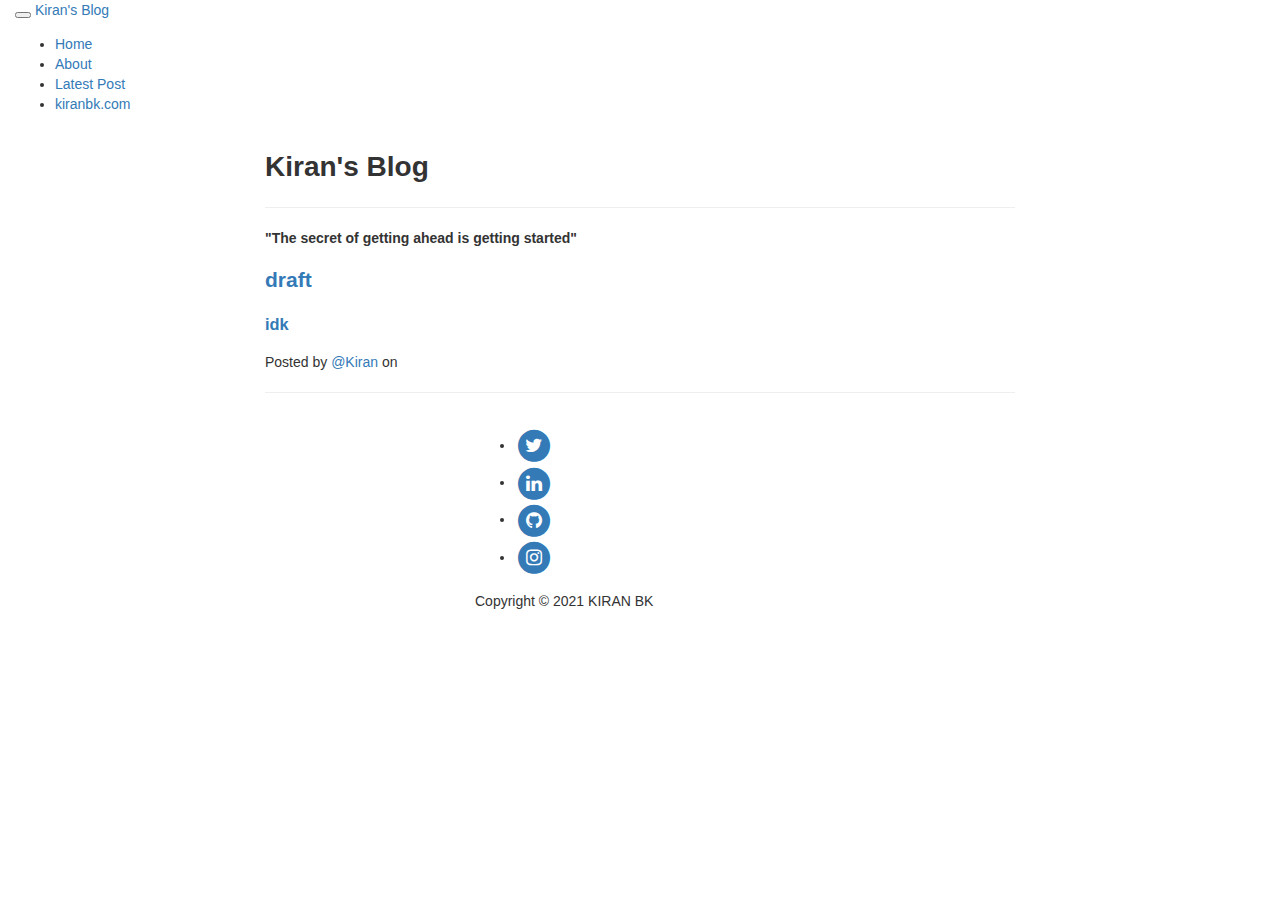
==== index.html @ 1abeec91 "Add files via upload" ====
<!DOCTYPE html>
<html lang="en">

<head>

    <meta charset="utf-8">
    <meta http-equiv="X-UA-Compatible" content="IE=edge">
    <meta name="viewport" content="width=device-width, initial-scale=1">
    <meta name="description" content="">
    <meta name="author" content="">

    <title>@Kiran's Blog</title>
    <link rel="shortcut icon" href="favicon.png" type="image/x-icon">

    <!-- Bootstrap Core CSS -->
    <link href="css/bootstrap.min.css" rel="stylesheet">

    <!-- Custom CSS -->
    <link href="css/clean-blog.min.css" rel="stylesheet">

    <!-- Custom Fonts -->
    <link href="http://maxcdn.bootstrapcdn.com/font-awesome/4.1.0/css/font-awesome.min.css" rel="stylesheet" type="text/css">
    <link href='http://fonts.googleapis.com/css?family=Lora:400,700,400italic,700italic' rel='stylesheet' type='text/css'>
    <link href='http://fonts.googleapis.com/css?family=Open+Sans:300italic,400italic,600italic,700italic,800italic,400,300,600,700,800' rel='stylesheet' type='text/css'>

    <!-- HTML5 Shim and Respond.js IE8 support of HTML5 elements and media queries -->
    <!-- WARNING: Respond.js doesn't work if you view the page via file:// -->
    <!--[if lt IE 9]>
        <script src="https://oss.maxcdn.com/libs/html5shiv/3.7.0/html5shiv.js"></script>
        <script src="https://oss.maxcdn.com/libs/respond.js/1.4.2/respond.min.js"></script>
    <![endif]-->

</head>

<body>

    <!-- Navigation -->
    <nav class="navbar navbar-default navbar-custom navbar-fixed-top">
        <div class="container-fluid">
            <!-- Brand and toggle get grouped for better mobile display -->
            <div class="navbar-header page-scroll">
                <button type="button" class="navbar-toggle" data-toggle="collapse" data-target="#bs-example-navbar-collapse-1">
                    <span class="sr-only">Toggle navigation</span>
                    <span class="icon-bar"></span>
                    <span class="icon-bar"></span>
                    <span class="icon-bar"></span>
                </button>
                <a class="navbar-brand" href="index.html">Kiran's Blog</a>
            </div>

            <!-- Collect the nav links, forms, and other content for toggling -->
            <div class="collapse navbar-collapse" id="bs-example-navbar-collapse-1">
                <ul class="nav navbar-nav navbar-right">
                    <li>
                        <a href="index.html">Home</a>
                    </li>
                    <li>
                        <a href="about.html">About</a>
                    </li>
                    <li>
                        <a href="#">Latest Post</a>
                    </li>
                    <li>
                        <a href="https://kiranbk.com">kiranbk.com</a>
                    </li>
                </ul>
            </div>
            <!-- /.navbar-collapse -->
        </div>
        <!-- /.container -->
    </nav>

    <!-- Page Header -->
    <!-- Set your background image for this header on the line below. -->
    <header class="intro-header" style="background-image: url('bg.jpg')">
        <div class="container">
            <div class="row">
                <div class="col-lg-8 col-lg-offset-2 col-md-10 col-md-offset-1">
                    <div class="site-heading">
                        <h1>Kiran's Blog</h1>
                        <hr class="small">
                        <span class="subheading"><b>"The secret of getting ahead is getting started"</b></span>
                    </div>
                </div>
            </div>
        </div>
    </header>

    <!-- Main Content -->
    <div class="container">
        <div class="row">
            <div class="col-lg-8 col-lg-offset-2 col-md-10 col-md-offset-1">
                <div class="post-preview">
                    <a href="#">
                        <h2 class="post-title">
                            draft
                        </h2>
                        <h3 class="post-subtitle">
                            <b>idk</b>
                        </h3>
                    </a>
                    <p class="post-meta">Posted by <a href="https://kiranbk.com">@Kiran</a> on </p>
                </div>
             

    <hr>

    <!-- Footer -->
    <footer>
        <div class="container">
            <div class="row">
                <div class="col-lg-8 col-lg-offset-2 col-md-10 col-md-offset-1">
                    <ul class="list-inline text-center">
                        <li>
                            <a href="https://twitter.com/kiranbk_">
                                <span class="fa-stack fa-lg">
                                    <i class="fa fa-circle fa-stack-2x"></i>
                                    <i class="fa fa-twitter fa-stack-1x fa-inverse"></i>
                                </span>
                            </a>
                        </li>
                        <li>
                            <a href="https://linkedin.com/in/bk-kiran">
                                <span class="fa-stack fa-lg">
                                    <i class="fa fa-circle fa-stack-2x"></i>
                                    <i class="fa fa-linkedin fa-stack-1x fa-inverse"></i>
                                </span>
                            </a>
                        </li>
                        <li>
                            <a href="https://github.com/bk-kiran">
                                <span class="fa-stack fa-lg">
                                    <i class="fa fa-circle fa-stack-2x"></i>
                                    <i class="fa fa-github fa-stack-1x fa-inverse"></i>
                                </span>
                            </a>
                        </li>
                        <li>
                            <a href="https://instagram.com/_kiranb.k">
                                <span class="fa-stack fa-lg">
                                    <i class="fa fa-circle fa-stack-2x"></i>
                                    <i class="fa fa-instagram fa-stack-1x fa-inverse"></i>
                                </span>
                            </a>
                        </li>
                    </ul>
                    <p class="copyright text-muted">Copyright &copy; 2021 KIRAN BK</p>
                </div>
            </div>
        </div>
    </footer>

    <!-- jQuery -->
    <script src="js/jquery.js"></script>

    <!-- Bootstrap Core JavaScript -->
    <script src="js/bootstrap.min.js"></script>

    <!-- Custom Theme JavaScript -->
    <script src="js/clean-blog.min.js"></script>

</body>

</html>
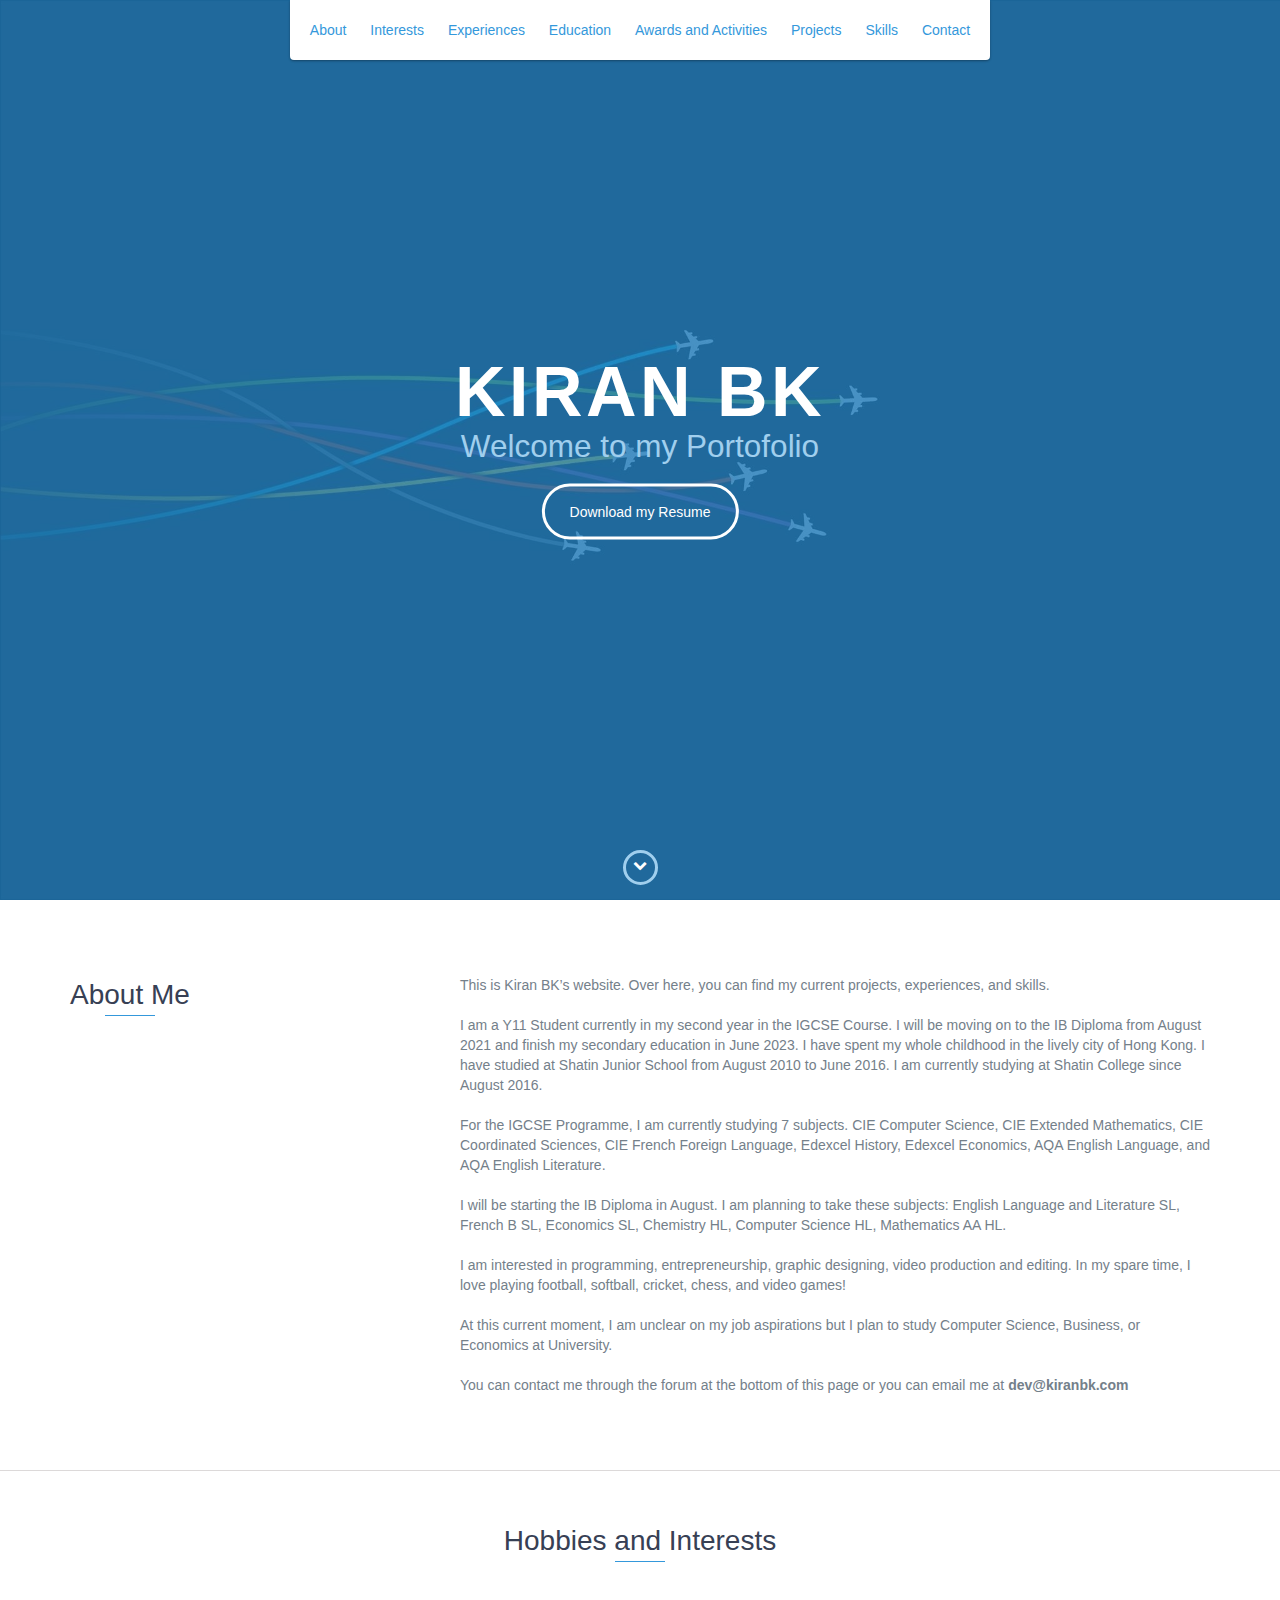
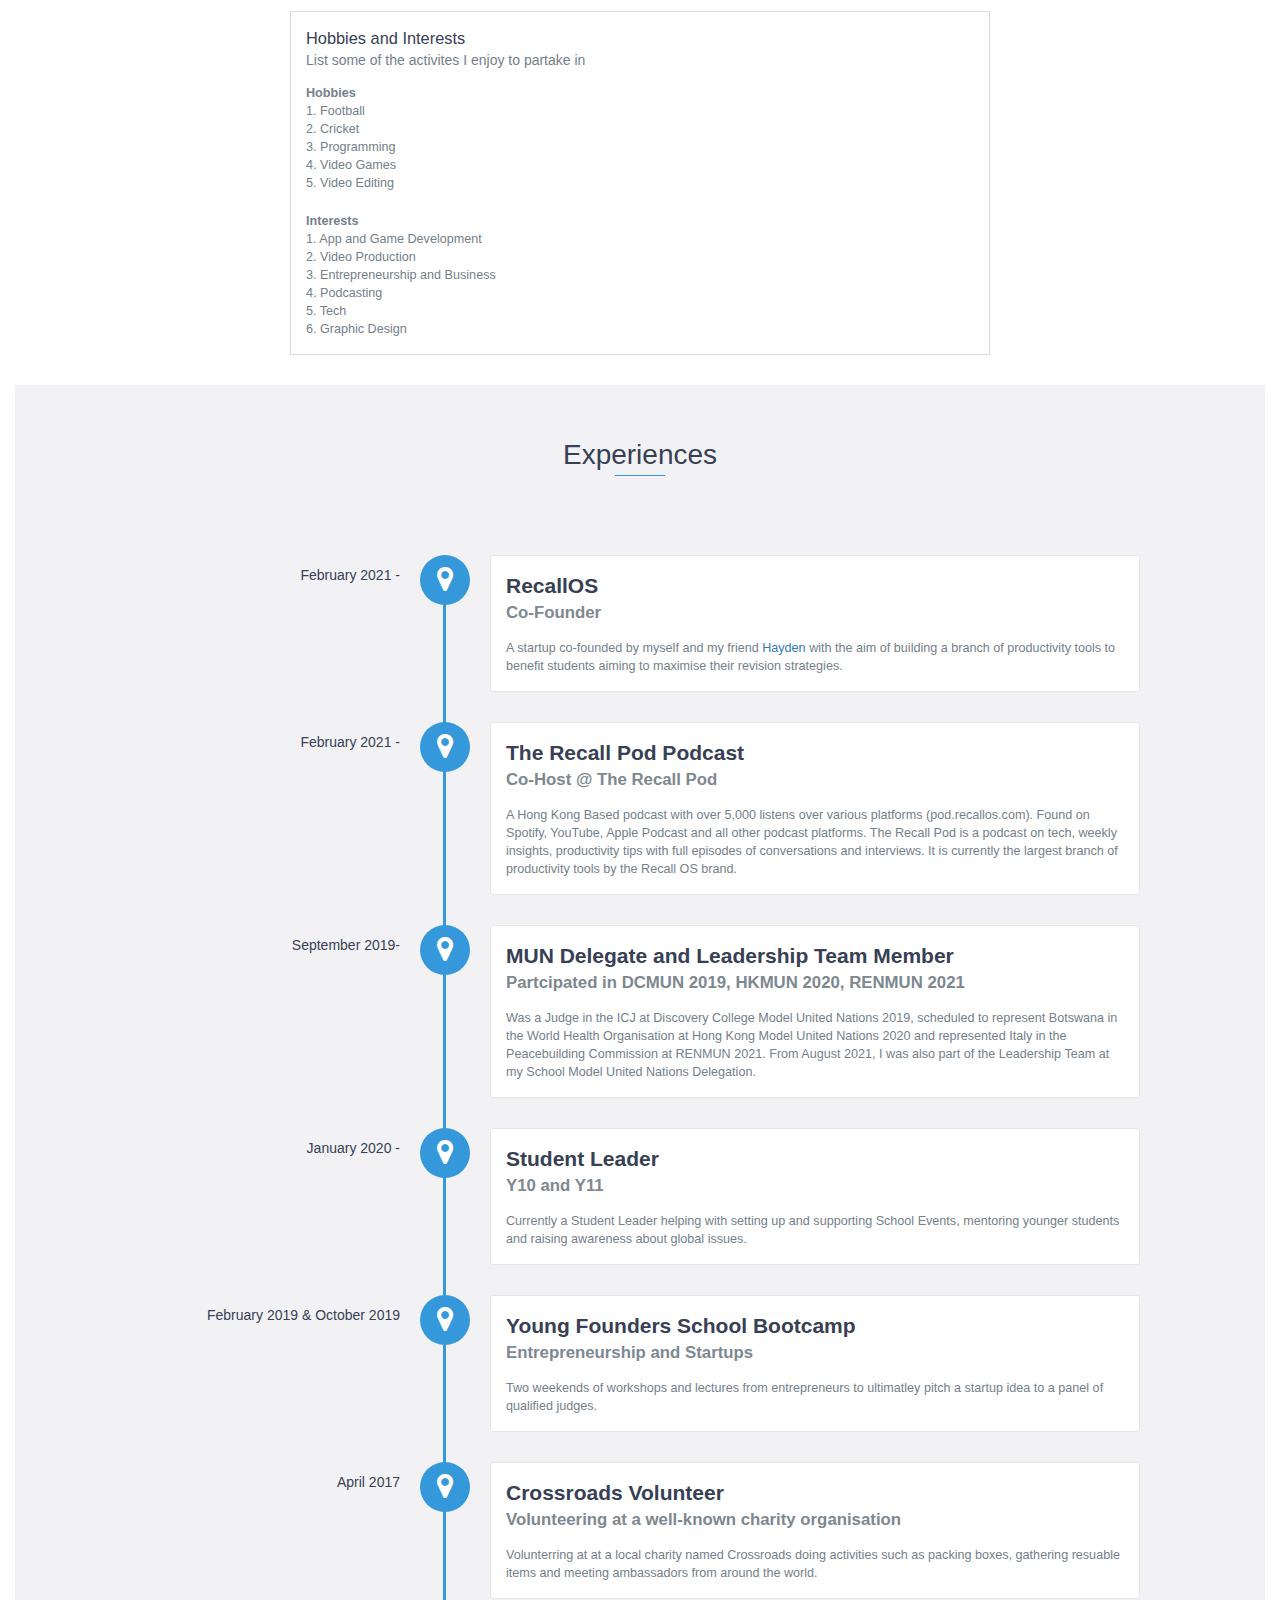
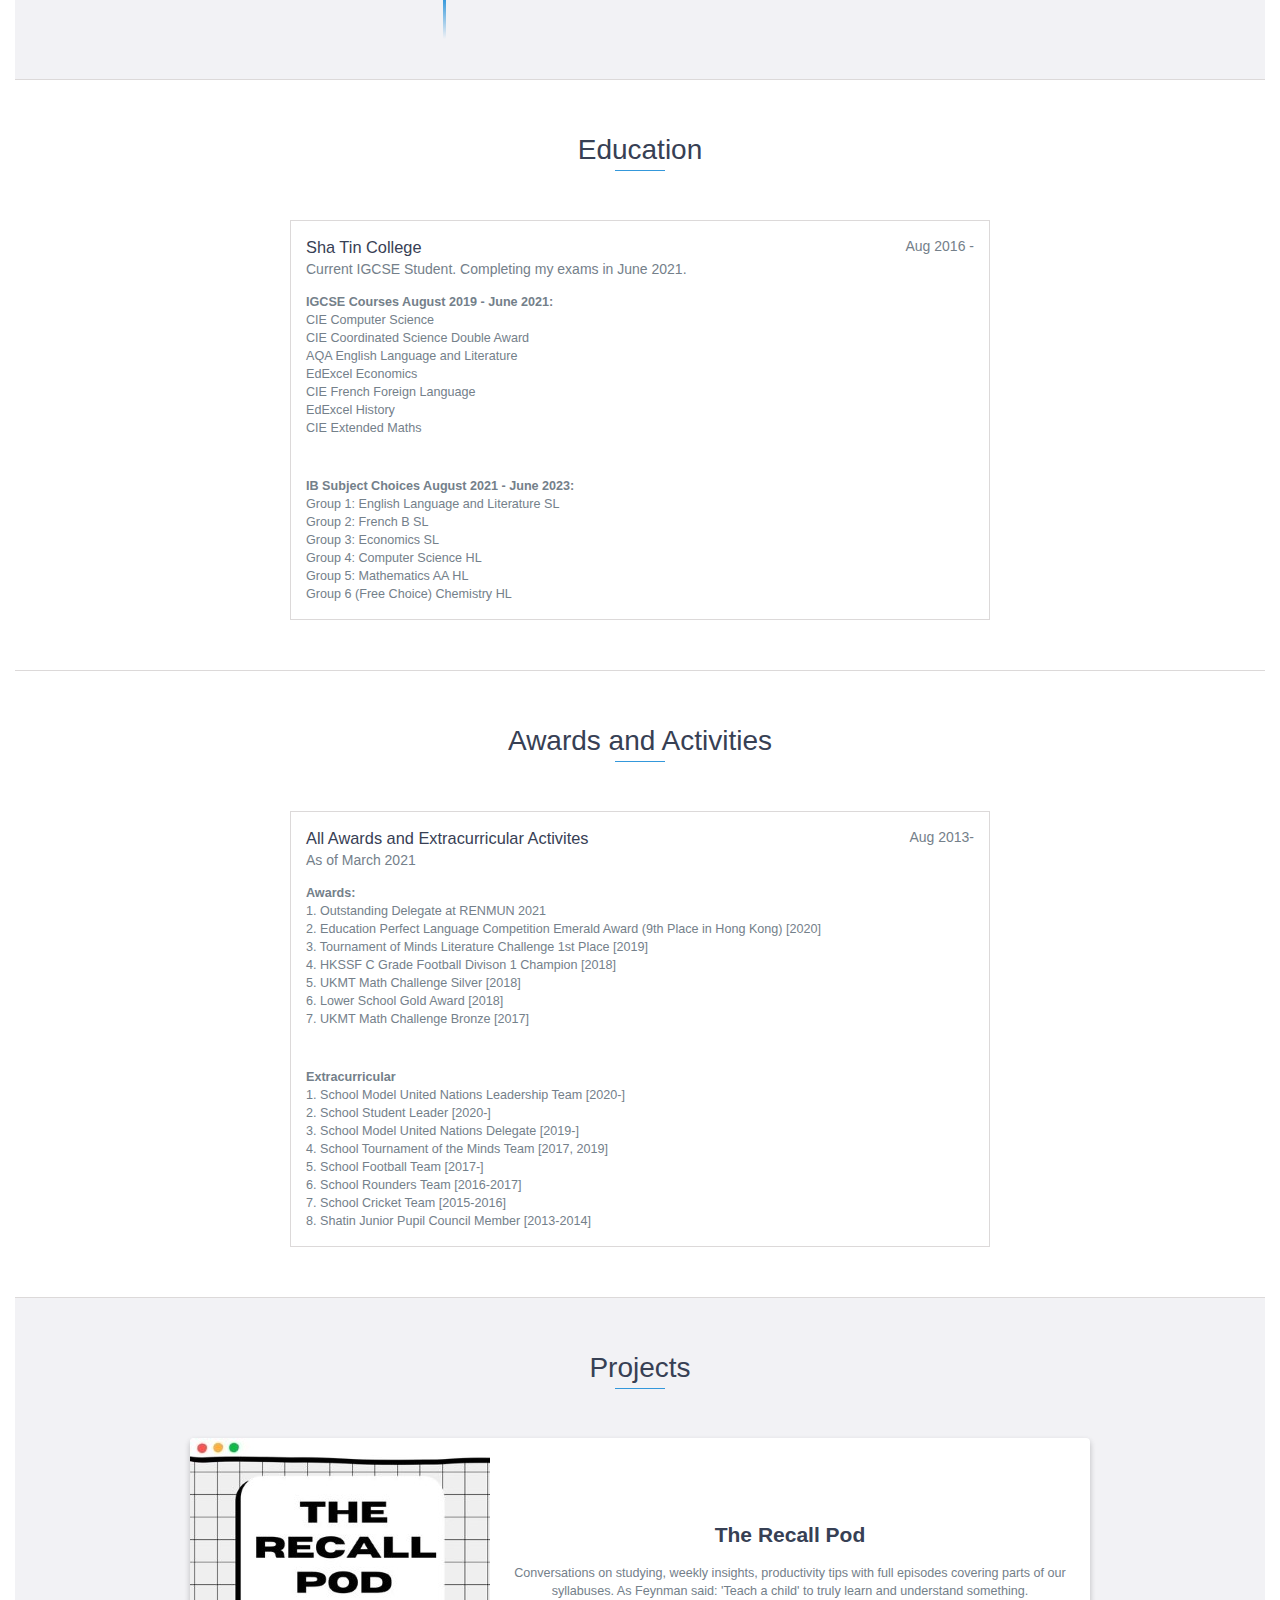
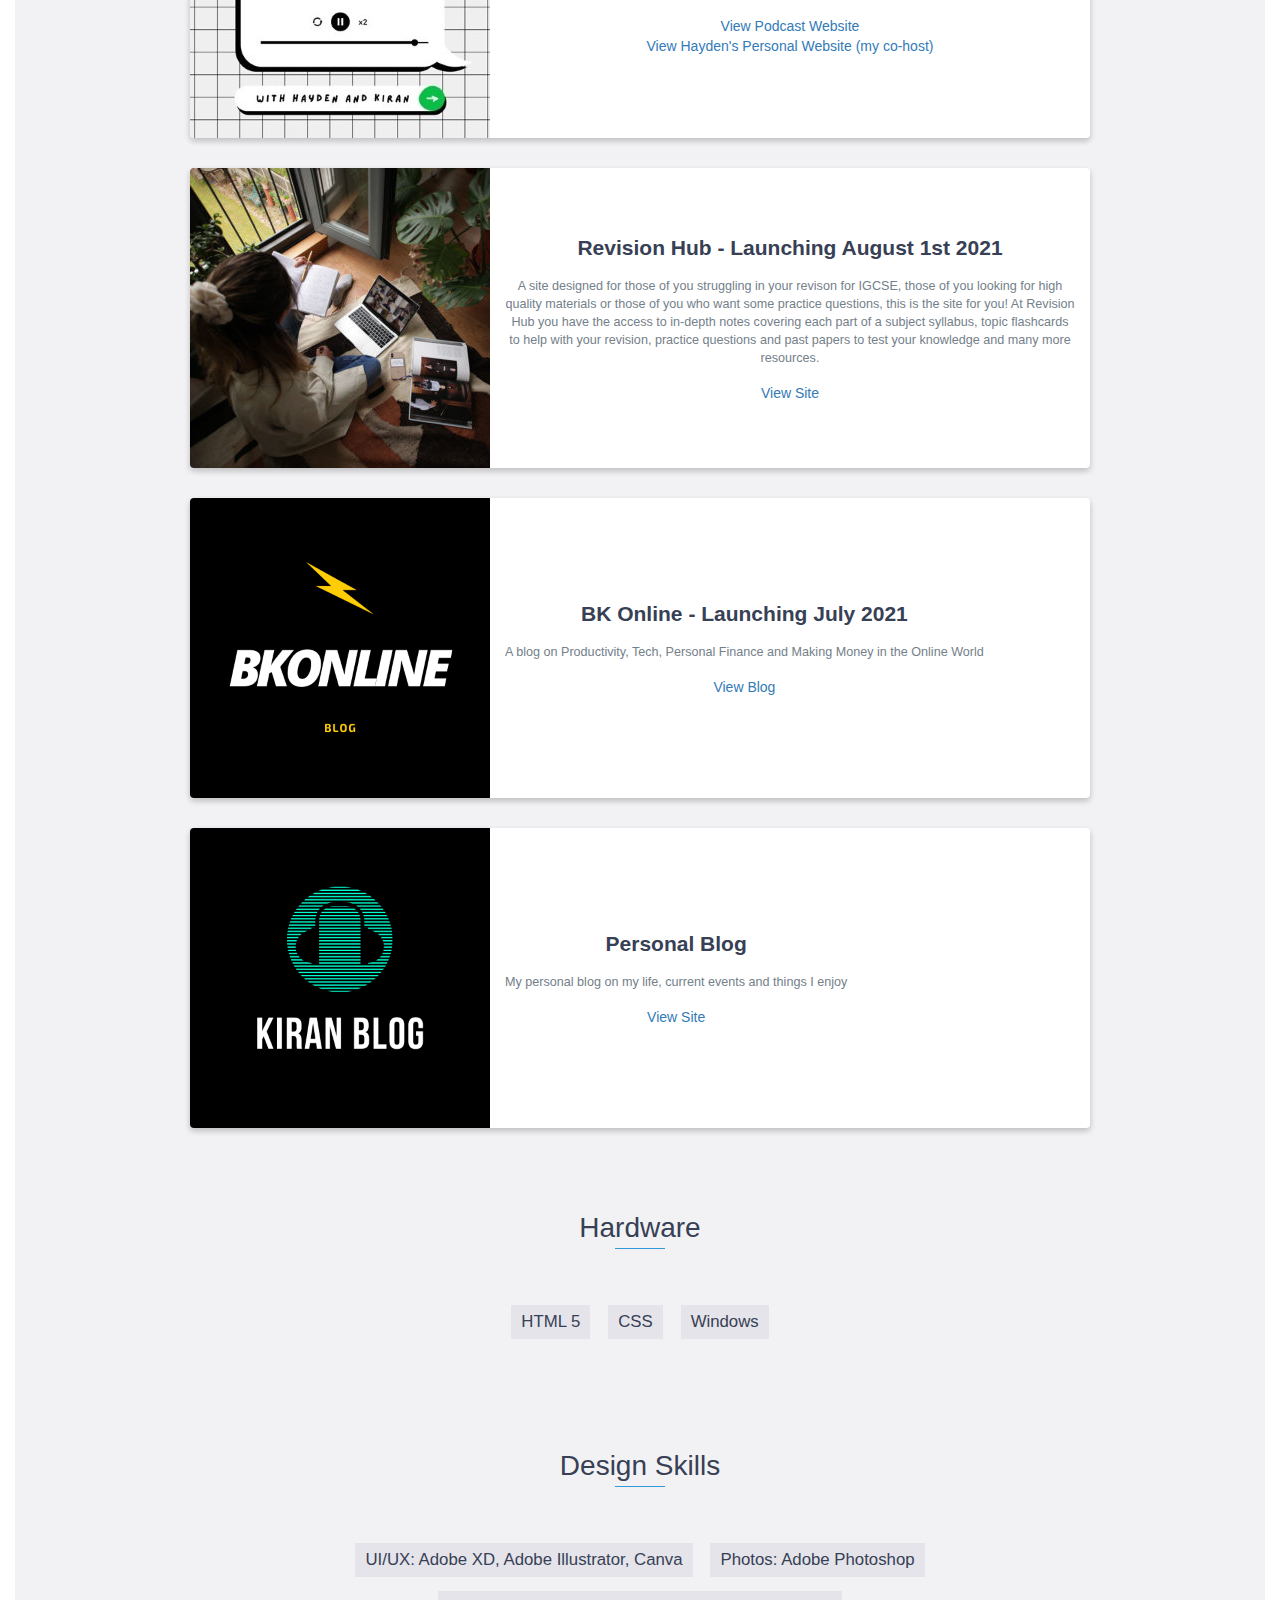
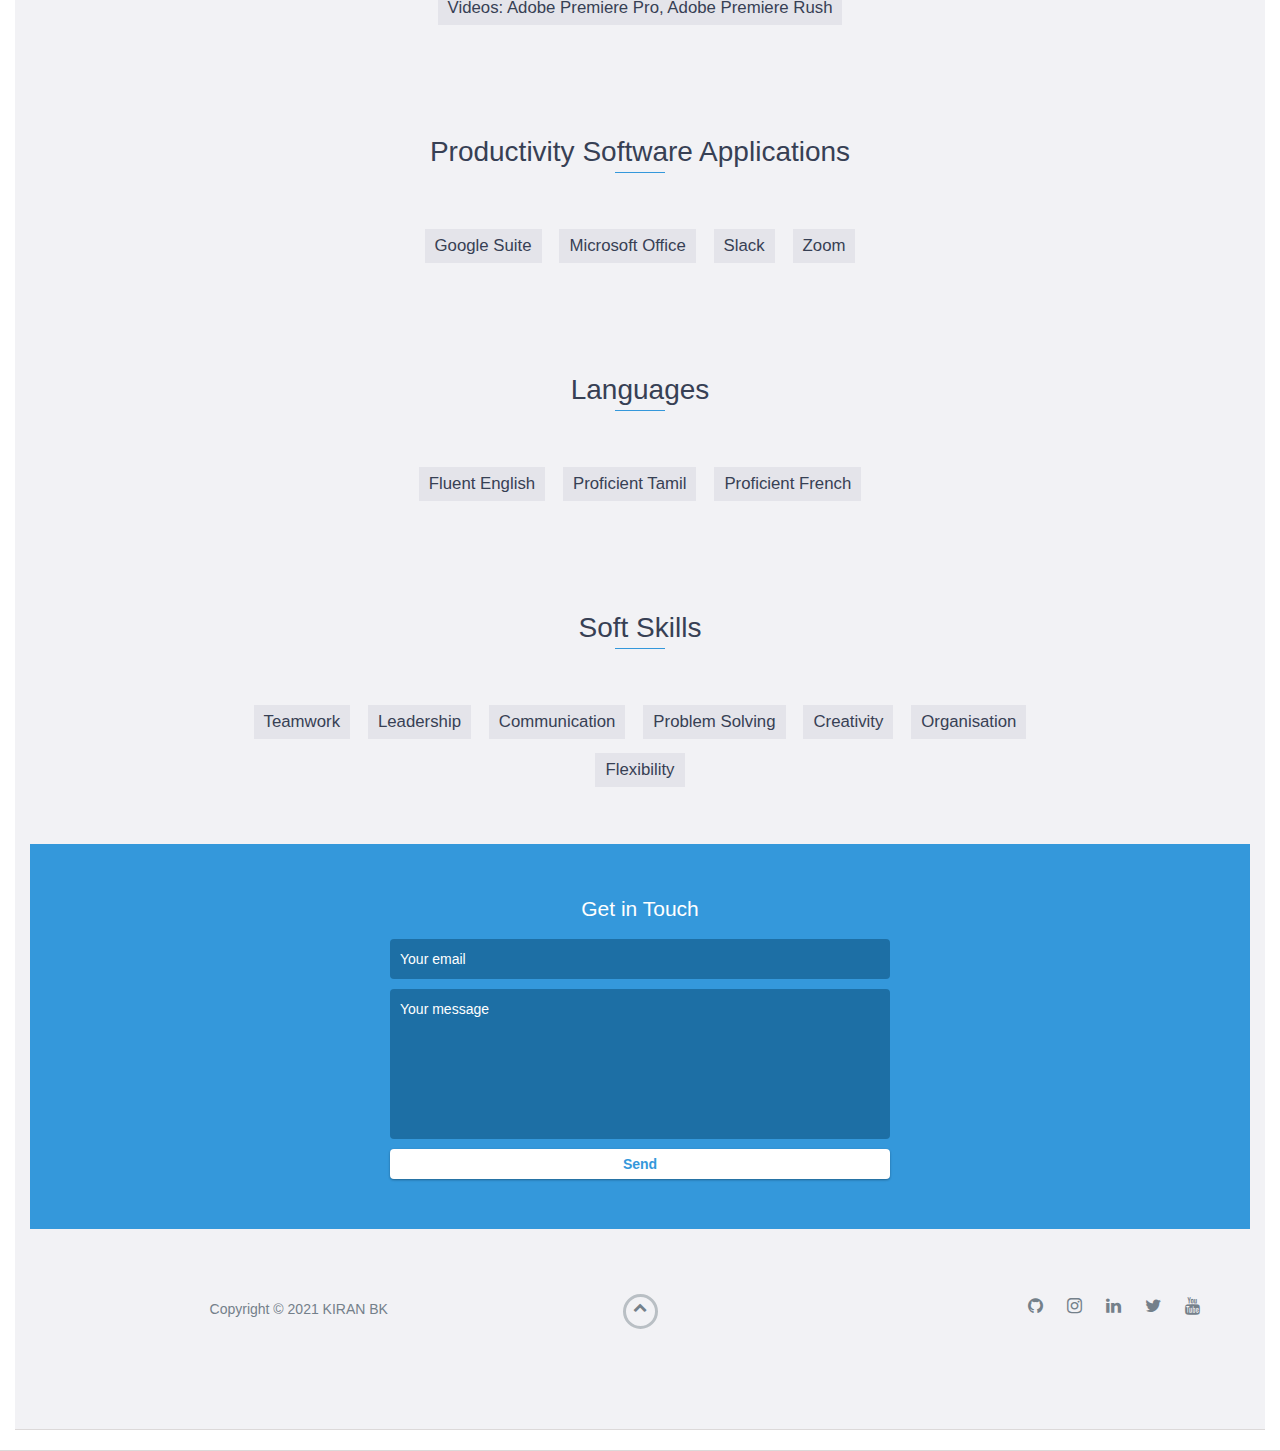
==== commit 6bf1c49e: "Add files via upload" ====
--- a/index.html
+++ b/index.html
@@ -1,164 +1,473 @@
 <!DOCTYPE html>
-<html lang="en">
+<html class="no-js" lang="en">
 
 <head>
-
     <meta charset="utf-8">
     <meta http-equiv="X-UA-Compatible" content="IE=edge">
     <meta name="viewport" content="width=device-width, initial-scale=1">
-    <meta name="description" content="">
-    <meta name="author" content="">
-
-    <title>@Kiran's Blog</title>
-    <link rel="shortcut icon" href="favicon.png" type="image/x-icon">
-
-    <!-- Bootstrap Core CSS -->
+    <title>@kiranbk</title>
+	<link rel="shortcut icon" href="favicon.png" type="image/x-icon">
+	<link rel="icon" href="favicon.ico" type="image/x-icon">
+    <link href="https://fonts.googleapis.com/css?family=Lato:300,400,700,900" rel="stylesheet">
+    <link rel="stylesheet" href="libs/font-awesome/css/font-awesome.min.css">
     <link href="css/bootstrap.min.css" rel="stylesheet">
-
-    <!-- Custom CSS -->
-    <link href="css/clean-blog.min.css" rel="stylesheet">
-
-    <!-- Custom Fonts -->
-    <link href="http://maxcdn.bootstrapcdn.com/font-awesome/4.1.0/css/font-awesome.min.css" rel="stylesheet" type="text/css">
-    <link href='http://fonts.googleapis.com/css?family=Lora:400,700,400italic,700italic' rel='stylesheet' type='text/css'>
-    <link href='http://fonts.googleapis.com/css?family=Open+Sans:300italic,400italic,600italic,700italic,800italic,400,300,600,700,800' rel='stylesheet' type='text/css'>
-
-    <!-- HTML5 Shim and Respond.js IE8 support of HTML5 elements and media queries -->
-    <!-- WARNING: Respond.js doesn't work if you view the page via file:// -->
-    <!--[if lt IE 9]>
-        <script src="https://oss.maxcdn.com/libs/html5shiv/3.7.0/html5shiv.js"></script>
-        <script src="https://oss.maxcdn.com/libs/respond.js/1.4.2/respond.min.js"></script>
-    <![endif]-->
-
+    <link href="css/styles.css" rel="stylesheet">
+    <script data-ad-client="ca-pub-9516246849246093" async src="https://pagead2.googlesyndication.com/pagead/js/adsbygoogle.js"></script>
 </head>
 
 <body>
-
-    <!-- Navigation -->
-    <nav class="navbar navbar-default navbar-custom navbar-fixed-top">
-        <div class="container-fluid">
-            <!-- Brand and toggle get grouped for better mobile display -->
-            <div class="navbar-header page-scroll">
-                <button type="button" class="navbar-toggle" data-toggle="collapse" data-target="#bs-example-navbar-collapse-1">
-                    <span class="sr-only">Toggle navigation</span>
-                    <span class="icon-bar"></span>
-                    <span class="icon-bar"></span>
-                    <span class="icon-bar"></span>
-                </button>
-                <a class="navbar-brand" href="index.html">Kiran's Blog</a>
-            </div>
-
-            <!-- Collect the nav links, forms, and other content for toggling -->
-            <div class="collapse navbar-collapse" id="bs-example-navbar-collapse-1">
-                <ul class="nav navbar-nav navbar-right">
-                    <li>
-                        <a href="index.html">Home</a>
-                    </li>
-                    <li>
-                        <a href="about.html">About</a>
-                    </li>
-                    <li>
-                        <a href="#">Latest Post</a>
-                    </li>
-                    <li>
-                        <a href="https://kiranbk.com">kiranbk.com</a>
-                    </li>
-                </ul>
-            </div>
-            <!-- /.navbar-collapse -->
-        </div>
-        <!-- /.container -->
-    </nav>
-
-    <!-- Page Header -->
-    <!-- Set your background image for this header on the line below. -->
-    <header class="intro-header" style="background-image: url('bg.jpg')">
+    <div id="mobile-menu-open" class="shadow-large">
+        <i class="fa fa-bars" aria-hidden="true"></i>
+    </div>
+    <!-- End #mobile-menu-toggle -->
+    <header>
+        <div id="mobile-menu-close">
+            <span>Close</span> <i class="fa fa-times" aria-hidden="true"></i>
+        </div>
+        <ul id="menu" class="shadow">
+            <li>
+                <a href="#about">About</a>
+            </li>
+            <li>
+                <a href="#about">Interests</a>
+            </li>
+            <li>
+                <a href="#experience">Experiences</a>
+            </li>
+            <li>
+                <a href="#education">Education</a>
+            </li>
+            <li>
+                <a href="#education">Awards and Activities</a>
+            </li>
+            <li>
+                <a href="#projects">Projects</a>
+            </li>
+            <li>
+                <a href="#skills">Skills</a>
+            </li>
+            <li>
+                <a href="#contact">Contact</a>
+            </li>
+        </ul>
+    </header>
+    <!-- End header -->
+
+    <div id="lead">
+        <div id="lead-content">
+            <h1>KIRAN BK</h1>
+            <h2>Welcome to my Portofolio</h2>
+            <a href="unavailable.html" class="btn-rounded-white">Download my Resume</a>
+        </div>
+        <!-- End #lead-content -->
+
+        <div id="lead-overlay"></div>
+
+        <div id="lead-down">
+            <span>
+                <i class="fa fa-chevron-down" aria-hidden="true"></i>
+            </span>
+        </div>
+        <!-- End #lead-down -->
+    </div>
+    <!-- End #lead -->
+
+    <div id="about">
         <div class="container">
             <div class="row">
-                <div class="col-lg-8 col-lg-offset-2 col-md-10 col-md-offset-1">
-                    <div class="site-heading">
-                        <h1>Kiran's Blog</h1>
-                        <hr class="small">
-                        <span class="subheading"><b>"The secret of getting ahead is getting started"</b></span>
-                    </div>
-                </div>
-            </div>
-        </div>
-    </header>
-
-    <!-- Main Content -->
-    <div class="container">
-        <div class="row">
-            <div class="col-lg-8 col-lg-offset-2 col-md-10 col-md-offset-1">
-                <div class="post-preview">
-                    <a href="#">
-                        <h2 class="post-title">
-                            draft
-                        </h2>
-                        <h3 class="post-subtitle">
-                            <b>idk</b>
-                        </h3>
-                    </a>
-                    <p class="post-meta">Posted by <a href="https://kiranbk.com">@Kiran</a> on </p>
-                </div>
-             
-
-    <hr>
-
-    <!-- Footer -->
+                <div class="col-md-4">
+                    <h2 class="heading">About Me</h2>
+                </div>
+                <div class="col-md-8">
+                    <p> This is Kiran BK’s website. Over here, you can find my current projects, experiences, and skills.      
+                    </p>
+
+                    <br> 
+
+                    <p>  
+                        
+                        I am a Y11 Student currently in my second year in the IGCSE Course. I will be moving on to the IB Diploma from August 2021 and finish my secondary education in June 2023. 
+                        
+                        I have spent my whole childhood in the lively city of Hong Kong. I have studied at Shatin Junior School from August 2010 to June 2016. I am currently studying at Shatin College since August 2016. 
+    
+                    </p>
+
+                    <br>
+
+                    <p> For the IGCSE Programme, I am currently studying 7 subjects. CIE Computer Science, CIE Extended Mathematics, CIE Coordinated Sciences, CIE French Foreign Language, Edexcel History, Edexcel Economics, AQA English Language, and AQA English Literature. 
+                        
+                    </p>
+
+                    <br>
+
+                    <p>I will be starting the IB Diploma in August. I am planning to take these subjects: English Language and Literature SL, French B SL, Economics SL, Chemistry HL, Computer Science HL, Mathematics AA HL. 
+                    </p>
+
+                    <br>
+
+                    <p> I am interested in programming, entrepreneurship, graphic designing, video production and editing. 
+                        
+                        In my spare time, I love playing football, softball, cricket, chess, and video games! 
+                        
+                    </p>
+
+                    <br>
+
+                    <p>At this current moment, I am unclear on my job aspirations but I plan to study Computer Science, Business, or Economics at University. </p>
+
+                    <br>
+
+                    <p>
+                        You can contact me through the forum at the bottom of this page or you can email me at <b>dev@kiranbk.com</b>
+                    </p>
+                </div>
+            </div>
+        </div>
+    </div>
+    <!-- End #about -->
+
+    <div id="education">
+        <h2 class="heading">Hobbies and Interests</h2>
+        <div class="education-block">
+            <h3>Hobbies and Interests</h3>
+            <h4>List some of the activites I enjoy to partake in</h4>
+            <p> <b>Hobbies</b>
+            </p>
+            <p>1. Football </p>
+            <p>2. Cricket</p>
+            <p>3. Programming</p>
+            <p>4. Video Games</p>
+            <p>5. Video Editing</p>
+            <br>
+            <p> <b>Interests</b>
+            </p>
+            <p>1. App and Game Development</p>
+            <p>2. Video Production</p>
+            <p>3. Entrepreneurship and Business</p>
+            <p>4. Podcasting</p>
+            <p>5. Tech</p>
+            <p>6. Graphic Design</p>
+        </div>
+
+    <div id="experience" class="background-alt">
+        <h2 class="heading">Experiences</h2>
+        <div id="experience-timeline">
+
+            <div data-date="February 2021 -">
+                <h3><b>RecallOS</b></h3>
+                <h4><b>Co-Founder</b></h4>
+                <p>
+                    A startup co-founded by myself and my friend <a href="https://haydenso.com" target="_blank">Hayden</a> with the aim of building a branch of productivity tools to benefit students aiming to maximise their revision strategies. 
+                </p>
+
+            </div>
+
+            <div data-date="February 2021 -">
+                <h3><b>The Recall Pod Podcast</b></h3>
+                <h4><b>Co-Host @ The Recall Pod</b></h4>
+                <p>
+                    A Hong Kong Based podcast with over 5,000 listens over various platforms (pod.recallos.com). Found on Spotify, YouTube, Apple Podcast and all other podcast platforms. 
+                    The Recall Pod is a podcast on tech, weekly insights, productivity tips with full episodes of conversations and interviews. It is currently the largest branch of productivity tools by the Recall OS brand. 
+                </p>
+            </div>
+
+            <div data-date="September 2019-">
+                <h3><b>MUN Delegate and Leadership Team Member</b></h3>
+                <h4><b>Partcipated in DCMUN 2019, HKMUN 2020, RENMUN 2021</b></h4>
+                <p>
+                    Was a Judge in the ICJ at Discovery College Model United Nations 2019, scheduled to represent Botswana in the World Health Organisation at Hong Kong Model United Nations 2020 and represented Italy in the Peacebuilding Commission at RENMUN 2021. From August 2021, I was also part of the Leadership Team at my School Model United Nations Delegation.  
+                </p>
+            </div>
+
+            <div data-date="January 2020 -">
+                <h3><b>Student Leader</b></h3>
+                <h4><b>Y10 and Y11</b></h4>
+                <p>
+                    Currently a Student Leader helping with setting up and supporting School Events, mentoring younger students and raising awareness about global issues. 
+                </p>
+            </div>
+
+            <div data-date="February 2019 & October 2019 ">
+                <h3><b>Young Founders School Bootcamp</b></h3>
+                <h4><b>Entrepreneurship and Startups</b></h4>
+                <p>
+                    Two weekends of workshops and lectures from entrepreneurs to ultimatley pitch a startup idea to a panel of qualified judges. 
+                </p>
+            </div>
+
+            
+            <div data-date="April 2017">
+                <h3><b>Crossroads Volunteer</b></h3>
+                <h4><b>Volunteering at a well-known charity organisation</b></h4>
+                <p>
+                    Volunterring at at a local charity named Crossroads doing activities such as packing boxes, gathering resuable items and meeting ambassadors from around the world. 
+                </p>
+            </div>
+
+        </div>
+    </div>
+    <!-- End #experience -->
+
+    <div id="education">
+        <h2 class="heading">Education</h2>
+        <div class="education-block">
+            <h3>Sha Tin College</h3>
+            <span class="education-date">Aug 2016 -</span>
+            <h4>Current IGCSE Student. Completing my exams in June 2021.</h4>
+            <p> <b>IGCSE Courses August 2019 - June 2021:</b>
+            </p>
+            <p>CIE Computer Science</p>
+            <p>CIE Coordinated Science Double Award</p>
+            <p>AQA English Language and Literature</p>
+            <p>EdExcel Economics</p>
+            <p>CIE French Foreign Language</p>
+            <p>EdExcel History</p>
+            <p>CIE Extended Maths</p>
+            <br> </br>
+            <p> <b>IB Subject Choices August 2021 - June 2023:</b>
+            </p>
+            <p>Group 1: English Language and Literature SL</p>
+            <p>Group 2: French B SL</p>
+            <p>Group 3: Economics SL</p>
+            <p>Group 4: Computer Science HL</p>
+            <p>Group 5: Mathematics AA HL</p>
+            <p>Group 6 (Free Choice) Chemistry HL</p>
+        </div>
+        <!-- End .education-block -->
+
+        <!-- End .education-block -->
+    </div>
+    <!-- End #education -->
+
+    <div id="education">
+        <h2 class="heading">Awards and Activities</h2>
+        <div class="education-block">
+            <h3>All Awards and Extracurricular Activites</h3>
+            <span class="education-date">Aug 2013-</span>
+            <h4>As of March 2021</h4>
+            <p>
+                <b>Awards:</b>
+            </p>
+            <p>
+                1. Outstanding Delegate at RENMUN 2021
+            </p>
+            <p>
+                2. Education Perfect Language Competition Emerald Award (9th Place in Hong Kong) [2020]
+            </p>
+            <p>
+                3. Tournament of Minds Literature Challenge 1st Place [2019]
+            </p>
+            <p>
+                4. HKSSF C Grade Football Divison 1 Champion [2018]
+            </p>
+            <p>
+                5. UKMT Math Challenge Silver [2018]
+            </p>
+            <p>
+                6. Lower School Gold Award [2018]
+            </p>
+            <p>
+                7. UKMT Math Challenge Bronze [2017]
+            </p>
+          <br> </br>
+            <p>
+                <b>
+                    Extracurricular
+                </b>
+            </p>
+            <p>
+                1. School Model United Nations Leadership Team [2020-]
+            </p>
+            <p>
+                2. School Student Leader [2020-]
+            </p>
+
+            <p>
+                3. School Model United Nations Delegate [2019-]
+            </p>
+
+            <p>
+                4. School Tournament of the Minds Team [2017, 2019]
+            </p>
+            
+
+            <p>
+                5. School Football Team [2017-]
+            </p>
+            <p>
+                6. School Rounders Team [2016-2017]
+            </p>
+            <p>
+                7. School Cricket Team [2015-2016]
+            </p>
+            <p>
+                8. Shatin Junior Pupil Council Member [2013-2014]
+            </p>
+        </div>
+        <!-- End .education-block -->
+
+        <!-- End .education-block -->
+    </div>
+    <!-- End #education -->
+
+
+
+    <div id="projects" class="background-alt">
+        <h2 class="heading">Projects</h2>
+        <div class="container">
+            <div class="row">
+                <div class="project shadow-large">
+                    <div class="project-image">
+                        <img src="recallos1.jpg" />
+                    </div>
+                    <!-- End .project-image -->
+                    <div class="project-info">
+                        <h3><b>The Recall Pod</b></h3>
+                        <p>
+                            Conversations on studying, weekly insights, productivity tips with full episodes covering parts of our syllabuses. As Feynman said: 'Teach a child' to truly learn and understand something.
+                        </p>
+
+                        <a href="https://pod.recallos.com/" target="_blank">View Podcast Website</a>
+                        <br>
+                        <a href="https://haydenso.com/" target="_blank">View Hayden's Personal Website (my co-host)</a>
+                    </div>
+                    <!-- End .project-info -->
+                </div>
+                <!-- End .project -->
+
+                <div class="project shadow-large">
+                    <div class="project-image">
+                        <img src="hub1.JPG" />
+                    </div>
+                    <!-- End .project-image -->
+                    <div class="project-info">
+                        <h3><b>Revision Hub - Launching August 1st 2021</b></h3>
+                        <p>
+                            A site designed for those of you struggling in your revison for IGCSE, those of you looking for high quality materials or those of you who want some practice questions, this is the site for you! At Revision Hub you have the access to in-depth notes covering each part of a subject syllabus, topic flashcards to help with your revision, practice questions and past papers to test your knowledge and many more resources. 
+                        </p>
+                        <a href="#" target="_blank">View Site</a>
+                    </div>
+                    <!-- End .project-info -->
+                </div>
+                <!-- End .project -->
+
+                <div class="project shadow-large">
+                    <div class="project-image">
+                        <img src="2.png" />
+                    </div>
+                    <!-- End .project-image -->
+                    <div class="project-info">
+                        <h3><b>BK Online - Launching July 2021</b></h3>
+                        <p>
+                             A blog on Productivity, Tech, Personal Finance and Making Money in the Online World
+                        </p>
+                        <a href="#" target="_blank">View Blog</a>
+                    </div>
+                </div>
+
+                <div class="project shadow-large">
+                    <div class="project-image">
+                        <img src="1.png" />
+                    </div>
+                    <!-- End .project-image -->
+                    <div class="project-info">
+                        <h3><b>Personal Blog</b></h3>
+                        <p>
+                            My personal blog on my life, current events and things I enjoy  
+                        </p>
+                        <a href="https://kiranbk.com/blog/" target="_blank">View Site</a>
+                    </div>
+            
+            </div>
+        </div>
+    </div>
+    <!-- End #projects -->
+
+    <div id="skills">
+        <h2 class="heading">Hardware</h2>
+        <ul>
+            <li>HTML 5</li>  <li>CSS</li>  <li>Windows</li> 
+        </ul>
+    </div>
+    <div id="skills">
+        <h2 class="heading">Design Skills</h2>
+        <ul>
+            <li>UI/UX: Adobe XD, Adobe Illustrator, Canva</li>  <li>Photos: Adobe Photoshop </li>  <li>Videos: Adobe Premiere Pro, Adobe Premiere Rush</li> 
+        </ul>
+    </div>
+    <div id="skills">
+        <h2 class="heading">Productivity Software Applications</h2>
+        <ul>
+            <li>Google Suite</li> <li>Microsoft Office</li> <li>Slack</li> <li>Zoom</li>
+        </ul>
+    </div>
+    <div id="skills">
+        <h2 class="heading">Languages</h2>
+        <ul>
+            <li>Fluent English</li>  <li>Proficient Tamil</li>  <li>Proficient French</li> 
+        </ul>
+    </div>
+    <div id="skills">
+        <h2 class="heading">Soft Skills</h2>
+        <ul>
+            <li>Teamwork</li>  <li>Leadership</li>  <li>Communication</li> <li>Problem Solving</li> <li>Creativity</li> <li>Organisation</li> <li>Flexibility</li>
+        </ul>
+    </div>
+    <!-- End #skills -->
+
+    <div id="contact">
+        <h2>Get in Touch</h2>
+        <div id="contact-form">
+            <form method="POST" action="https://formspree.io/kiranbk1704@gmail.com">
+                <input type="hidden" name="_subject" value="Contact request from personal website" />
+                <input type="email" name="_replyto" placeholder="Your email" required>
+                <textarea name="message" placeholder="Your message" required></textarea>
+                <button type="submit">Send</button>
+            </form>
+        </div>
+        <!-- End #contact-form -->
+    </div>
+    <!-- End #contact -->
+
     <footer>
         <div class="container">
             <div class="row">
-                <div class="col-lg-8 col-lg-offset-2 col-md-10 col-md-offset-1">
-                    <ul class="list-inline text-center">
+                <div class="col-sm-5 copyright">
+                    <p>
+                        Copyright &copy; 2021 KIRAN BK
+                    </p>
+                </div>
+                <div class="col-sm-2 top">
+                    <span id="to-top">
+                        <i class="fa fa-chevron-up" aria-hidden="true"></i>
+                    </span>
+                </div>
+                <div class="col-sm-5 social">
+                    <ul>
                         <li>
-                            <a href="https://twitter.com/kiranbk_">
-                                <span class="fa-stack fa-lg">
-                                    <i class="fa fa-circle fa-stack-2x"></i>
-                                    <i class="fa fa-twitter fa-stack-1x fa-inverse"></i>
-                                </span>
-                            </a>
+                            <a href="https://github.com/bk-kiran" target="_blank"><i class="fa fa-github" aria-hidden="true"></i></a>
                         </li>
                         <li>
-                            <a href="https://linkedin.com/in/bk-kiran">
-                                <span class="fa-stack fa-lg">
-                                    <i class="fa fa-circle fa-stack-2x"></i>
-                                    <i class="fa fa-linkedin fa-stack-1x fa-inverse"></i>
-                                </span>
-                            </a>
+                            <a href="https://instagram.com/_kiranb.k" target="_blank"><i class="fa fa-instagram" aria-hidden="true"></i></a>
                         </li>
                         <li>
-                            <a href="https://github.com/bk-kiran">
-                                <span class="fa-stack fa-lg">
-                                    <i class="fa fa-circle fa-stack-2x"></i>
-                                    <i class="fa fa-github fa-stack-1x fa-inverse"></i>
-                                </span>
-                            </a>
+                            <a href="https://linkedin.com/in/bk-kiran" target="_blank"><i class="fa fa-linkedin" aria-hidden="true"></i></a>
                         </li>
                         <li>
-                            <a href="https://instagram.com/_kiranb.k">
-                                <span class="fa-stack fa-lg">
-                                    <i class="fa fa-circle fa-stack-2x"></i>
-                                    <i class="fa fa-instagram fa-stack-1x fa-inverse"></i>
-                                </span>
-                            </a>
+                            <a href="https://twitter.com/kiranbk_" target="_blank"><i class="fa fa-twitter" aria-hidden="true"></i></a>
+                        </li>
+                        <li>
+                            <a href="https://www.youtube.com/channel/UCr4dLdM03JszkdxpsqNJaLQ" target="_blank"><i class="fa fa-youtube" aria-hidden="true"></i></a>
                         </li>
                     </ul>
-                    <p class="copyright text-muted">Copyright &copy; 2021 KIRAN BK</p>
                 </div>
             </div>
         </div>
     </footer>
-
-    <!-- jQuery -->
-    <script src="js/jquery.js"></script>
-
-    <!-- Bootstrap Core JavaScript -->
-    <script src="js/bootstrap.min.js"></script>
-
-    <!-- Custom Theme JavaScript -->
-    <script src="js/clean-blog.min.js"></script>
-
+    <!-- End footer -->
+
+    <script src="https://ajax.googleapis.com/ajax/libs/jquery/1.12.4/jquery.min.js"></script>
+    <script src="js/scripts.min.js"></script>
 </body>
 
 </html>
--- a/css/styles.css
+++ b/css/styles.css
@@ -0,0 +1,2 @@
+
+*/body{font-family:'Lato', sans-serif;font-size:16px}body.active{overflow:hidden;z-index:-1}.no-js #experience-timeline>div{background:#fff;padding:10px;margin-bottom:10px;border:1px solid #dcd9d9}.no-js #experience-timeline>div h3{font-size:1.5em;font-weight:300;color:#374054;display:inline-block;margin:0}.no-js #experience-timeline>div h4{font-size:1.2em;font-weight:300;color:#7e8890;margin:0 0 15px 0}.no-js #experience-timeline>div p{color:#74808a;font-size:0.9em;margin:0}.no-js #experience-timeline:before,.no-js #experience-timeline:after{content:none}@keyframes dropHeader{0%{transform:translateY(-100%)}100%{transform:translateY(0)}}header{position:absolute;top:0;left:0;right:0;text-align:center;z-index:10;animation-name:dropHeader;animation-iteration-count:1;animation-timing-function:ease;animation-duration:0.75s}header ul{display:inline-block;background:#fff;text-align:center;padding:10px;margin:0;border-bottom-right-radius:4px;border-bottom-left-radius:4px}header li{display:inline-block}header a{display:block;color:#3498db;padding:10px}header a:hover{color:#217dbb;text-decoration:none;background:#eee;border-radius:4px}header a:focus{color:#3498db;text-decoration:none}header.active{display:block}header.sticky{position:fixed;z-index:999}#menu.active{display:block}#mobile-menu-open{display:none;cursor:pointer;position:fixed;right:15px;top:10px;color:#3498db;font-size:1.5em;z-index:20;padding:0 7px;border-radius:4px;background:#fff}#mobile-menu-close{display:none;text-align:right;width:100%;background:#fff;font-size:1.5em;padding-right:15px;padding-top:10px;cursor:pointer;color:#3498db}#mobile-menu-close span{font-size:0.5em;text-transform:uppercase}#mobile-menu-close i{vertical-align:middle}footer{padding:50px 0}.copyright{padding-top:20px}.copyright p{margin:0;color:#74808a}.top{text-align:center}.top span{cursor:pointer;display:block;margin:15px auto 0 auto;width:35px;height:35px;border-radius:50%;border:3px solid #b9bfc4;text-align:center}.top i{color:#74808a}.social{text-align:right}.social ul{margin:5px 0 0 0;padding:0}.social li{display:inline-block;font-size:1.25em;list-style:none}.social a{display:block;color:#74808a;padding:10px}.social a:hover{color:#3498db}.btn-rounded-white{display:inline-block;color:#fff;padding:15px 25px;border:3px solid #fff;border-radius:30px;transition:.5s ease all}.btn-rounded-white:hover{color:#3498db;background:#fff;text-decoration:none}.shadow{box-shadow:0 1px 3px rgba(0,0,0,0.12),0 1px 2px rgba(0,0,0,0.24)}.shadow-large{box-shadow:0 3px 6px rgba(0,0,0,0.08),0 3px 6px rgba(0,0,0,0.15)}.heading{position:relative;display:inline-block;font-size:2em;font-weight:300;margin:0 0 30px 0}.heading:after{position:absolute;content:'';top:100%;height:1px;width:50px;left:0;right:0;margin:0 auto;background:#3498db}.background-alt{background:#f2f2f5}#lead{position:relative;height:100vh;min-height:500px;max-height:1080px;background:url(../images/lead-bg.jpg);background-size:cover;padding:15px;overflow:hidden}#lead-content{position:absolute;z-index:10;top:50%;left:50%;transform:translate(-50%, -50%);text-align:center}#lead-content h1,#lead-content h2{margin:0}#lead-content h1{color:#fff;font-weight:900;font-size:5em;text-transform:uppercase;letter-spacing:0.05em;line-height:0.9em}#lead-content h2{color:#a0cfee;font-weight:500;font-size:2.25em;margin-bottom:15px}#lead-overlay{position:absolute;height:100%;width:100%;top:0;right:0;bottom:0;left:0;background:rgba(33,125,187,0.8);z-index:1}#lead-down{position:absolute;left:0;right:0;width:100%;text-align:center;z-index:10;bottom:15px;color:#fff}#lead-down span{cursor:pointer;display:block;margin:0 auto;width:35px;height:35px;border-radius:50%;border:3px solid #a0cfee;text-align:center}#lead-down i{animation:pulsate 1.5s ease;animation-iteration-count:infinite;padding-top:5px}@keyframes pulsate{0%{transform:scale(1, 1)}50%{transform:scale(1.2, 1.2)}100%{transform:scale(1, 1)}}#about{padding:75px 15px;border-bottom:1px solid #dcd9d9}#about h2{color:#374054}#about p{color:#74808a;margin:0}#experience{padding:50px 15px;text-align:center;border-bottom:1px solid #dcd9d9}#experience h2{color:#374054}#experience-timeline{margin:30px auto 0 auto;position:relative;max-width:1000px}#experience-timeline:before{position:absolute;content:'';top:0;bottom:0;left:303px;right:auto;height:100%;width:3px;background:#3498db;z-index:0}#experience-timeline:after{position:absolute;content:'';width:3px;height:40px;background:#3498db;background:linear-gradient(to bottom, #3498db, rgba(52,152,219,0));top:100%;left:303px}.vtimeline-content{margin-left:350px;background:#fff;border:1px solid #e6e6e6;padding:15px;border-radius:3px;text-align:left}.vtimeline-content h3{font-size:1.5em;font-weight:300;color:#374054;display:inline-block;margin:0}.vtimeline-content h4{font-size:1.2em;font-weight:300;color:#7e8890;margin:0 0 15px 0}.vtimeline-content p{color:#74808a;font-size:0.9em;margin:0}.vtimeline-point{position:relative;display:block;vertical-align:top;margin-bottom:30px}.vtimeline-icon{position:relative;color:#fff;width:50px;height:50px;background:#3498db;border-radius:50%;float:left;z-index:99;margin-left:280px}.vtimeline-icon i{display:block;font-size:2em;margin-top:10px}.vtimeline-date{width:260px;text-align:right;position:absolute;left:0;top:10px;font-weight:300;color:#374054}#education{padding:50px 15px 20px 15px;border-bottom:1px solid #dcd9d9;text-align:center}#education h2{color:#374054;margin-bottom:50px}.education-block{max-width:700px;margin:0 auto 30px auto;padding:15px;border:1px solid #dcd9d9;text-align:left}.education-block h3{font-weight:500;float:left;margin:0;color:#374054}.education-block span{color:#74808a;float:right}.education-block h4{color:#74808a;clear:both;font-weight:500;margin:0 0 15px 0}.education-block p,.education-block ul{margin:0;color:#74808a;font-size:0.9em}.education-block ul{padding:0 0 0 15px}#projects{padding:50px 15px;border-bottom:1px solid #dcd9d9;text-align:center}#projects h2{color:#374054;margin-bottom:50px}.project{position:relative;max-width:900px;margin:0 auto 30px auto;overflow:hidden;background:#fff;border-radius:4px}.project-image{float:left}.project-info{position:absolute;top:50%;transform:translateY(-50%);margin-left:300px;padding:15px}.project-info h3{font-size:1.5em;font-weight:300;color:#374054;margin:0 0 15px 0}.project-info p{color:#74808a;margin:0 0 15px 0;font-size:0.9em}.no-image .project-info{position:relative;margin:0;padding:30px 15px;transform:none}#more-projects{display:none}#skills{padding:50px 15px;text-align:center}#skills h2{color:#374054;margin-bottom:50px}#skills ul{display:block;margin:0 auto;padding:0;max-width:800px}#skills li{display:inline-block;margin:7px;padding:5px 10px;color:#374054;background:#e4e4ea;list-style:none;cursor:default;font-size:1.2em}#contact{padding:50px 15px;background:#3498db;text-align:center}#contact h2{margin:0 0 15px 0;color:#fff;font-weight:500}#contact-form{max-width:500px;margin:0 auto}#contact-form input,#contact-form textarea{display:block;width:100%;padding:10px;border-radius:4px;border:none;margin-bottom:10px;background:#1d6fa5;color:#fff;transition:.5s ease all}#contact-form input::-webkit-input-placeholder,#contact-form textarea::-webkit-input-placeholder{color:#fff}#contact-form input:-moz-placeholder,#contact-form textarea:-moz-placeholder{color:#fff;opacity:1}#contact-form input::-moz-placeholder,#contact-form textarea::-moz-placeholder{color:#fff;opacity:1}#contact-form input:-ms-input-placeholder,#contact-form textarea:-ms-input-placeholder{color:#fff}#contact-form input:focus,#contact-form textarea:focus{outline:none;background:#16527a}#contact-form textarea{height:150px;resize:none}#contact-form button{display:block;width:100%;background:#fff;border-radius:4px;padding:5px 10px;border:none;color:#3498db;font-weight:700;box-shadow:0 1px 3px rgba(0,0,0,0.12),0 1px 2px rgba(0,0,0,0.24);transition:.5s ease all}#contact-form button:hover{box-shadow:0 10px 20px rgba(0,0,0,0.19),0 6px 6px rgba(0,0,0,0.23)}.optional-section{padding:50px 15px;text-align:center;border-top:1px solid #dcd9d9}.optional-section h2{color:#374054}.optional-section-block{max-width:700px;margin:0 auto 30px auto;padding:15px;border:1px solid #dcd9d9;background:#fff;text-align:left}.optional-section-block h3{font-weight:500;margin:0 0 15px 0;color:#374054}.optional-section-block h4{color:#74808a;clear:both;font-weight:500;margin:0 0 15px 0}.optional-section-block p,.optional-section-block ul{margin:0 0 15px 0;color:#74808a;font-size:0.9em}.optional-section-block ul{padding:0 0 0 15px}@media only screen and (max-width: 750px){#experience-timeline:before,#experience-timeline:after{left:23px}.vtimeline-date{width:auto;text-align:left;position:relative;margin-bottom:15px;display:block;margin-left:70px}.vtimeline-icon{margin-left:0}.vtimeline-content{margin-left:70px}}@media only screen and (max-width: 992px){#lead{height:auto;min-height:auto;max-height:auto;padding:100px 15px}#lead-content{position:relative;transform:none;left:auto;top:auto}#lead-content h1{font-size:3em}#lead-content h2{font-size:1.75em}#about{text-align:center}#about p{text-align:left}}@media only screen and (max-width: 768px){header{position:fixed;display:none;z-index:999;animation:none;bottom:0;height:100%}#mobile-menu-open,#mobile-menu-close{display:block}#menu{height:100%;overflow-y:auto;box-shadow:none;border-radius:0;width:100%}#menu li{display:block;margin-bottom:10px}#lead-content h1{font-size:2em}#lead-content h2{font-size:1.3em}#lead-content a{padding:10px 20px}#lead-down{display:none}.education-block h3,.education-block span{float:none}.project-image{display:none}.project-info{position:relative;margin:0;padding:30px 15px;top:auto;transform:none}footer{text-align:center}.social{text-align:center}}@media only screen and (max-width: 480px){#lead-content h1{font-size:1.5em}#lead-content h2{font-size:1em}#lead-content a{font-size:0.9em;padding:5px 10px}}
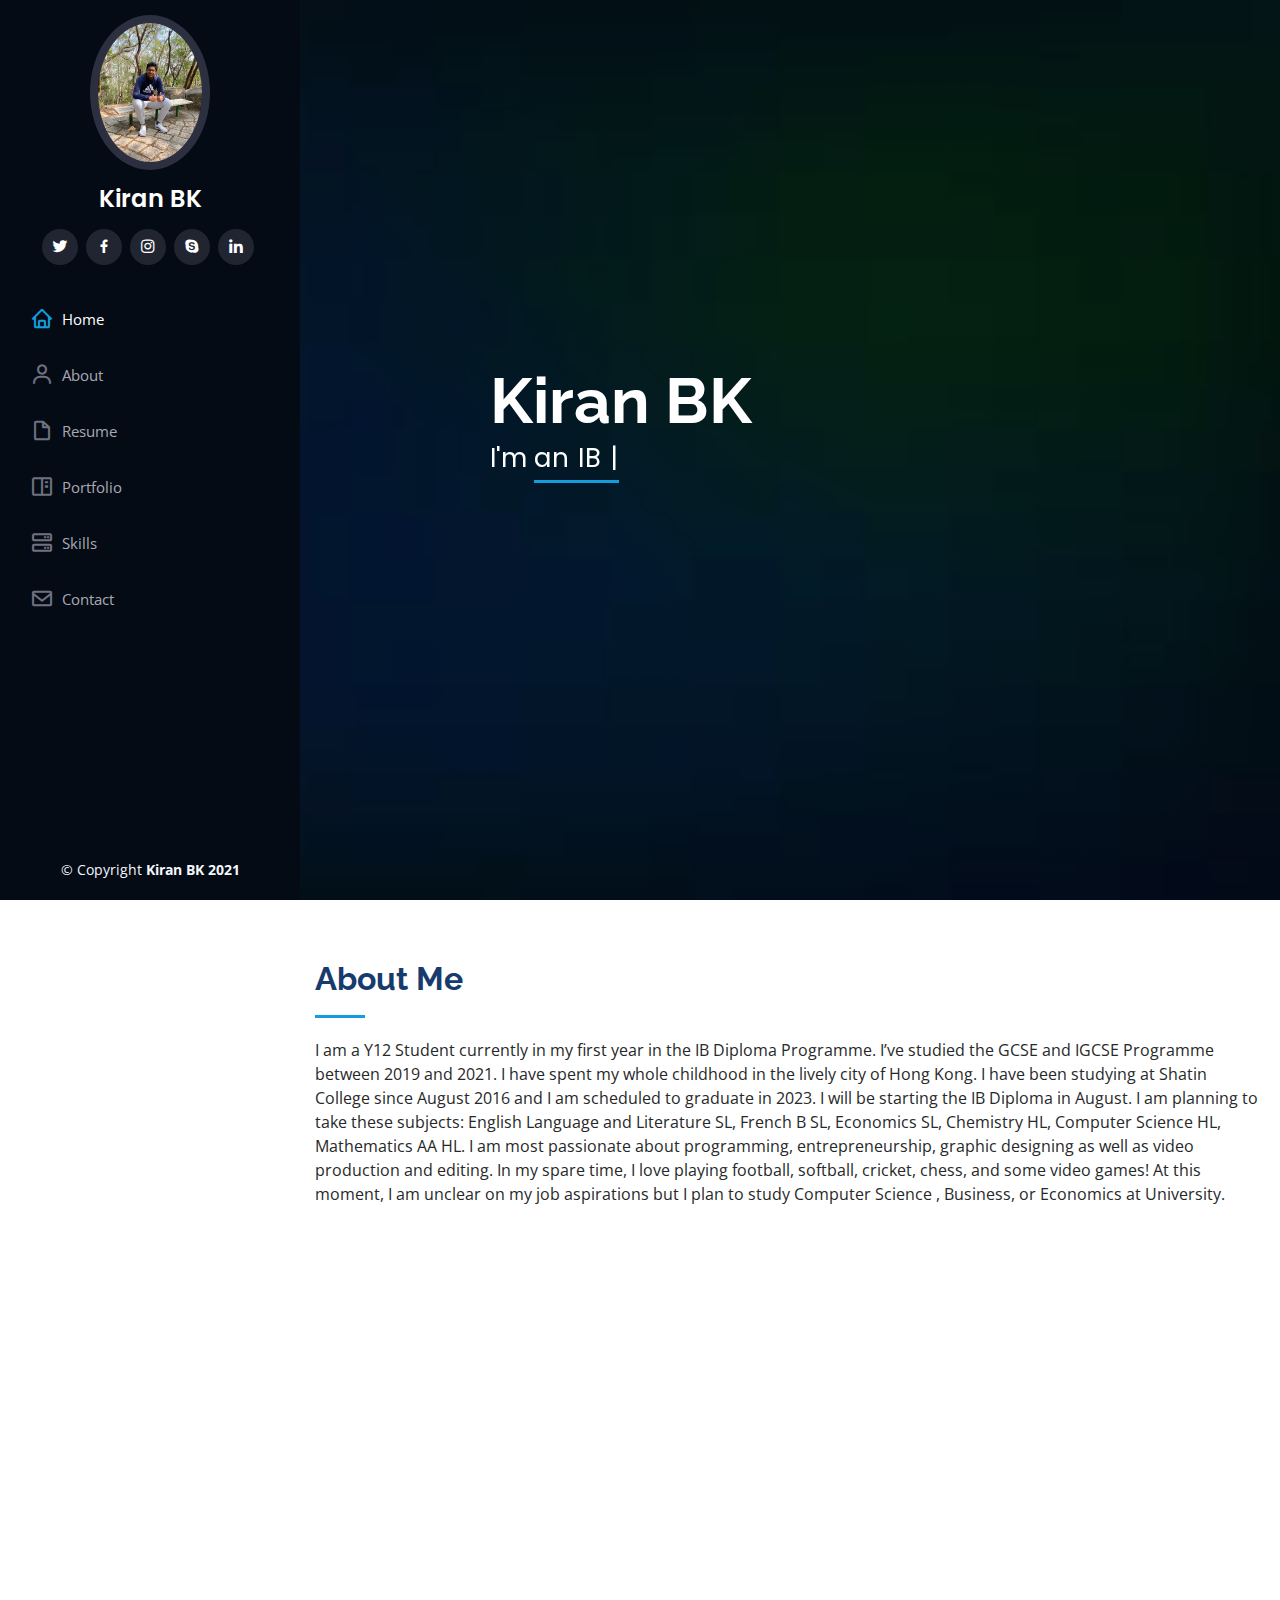
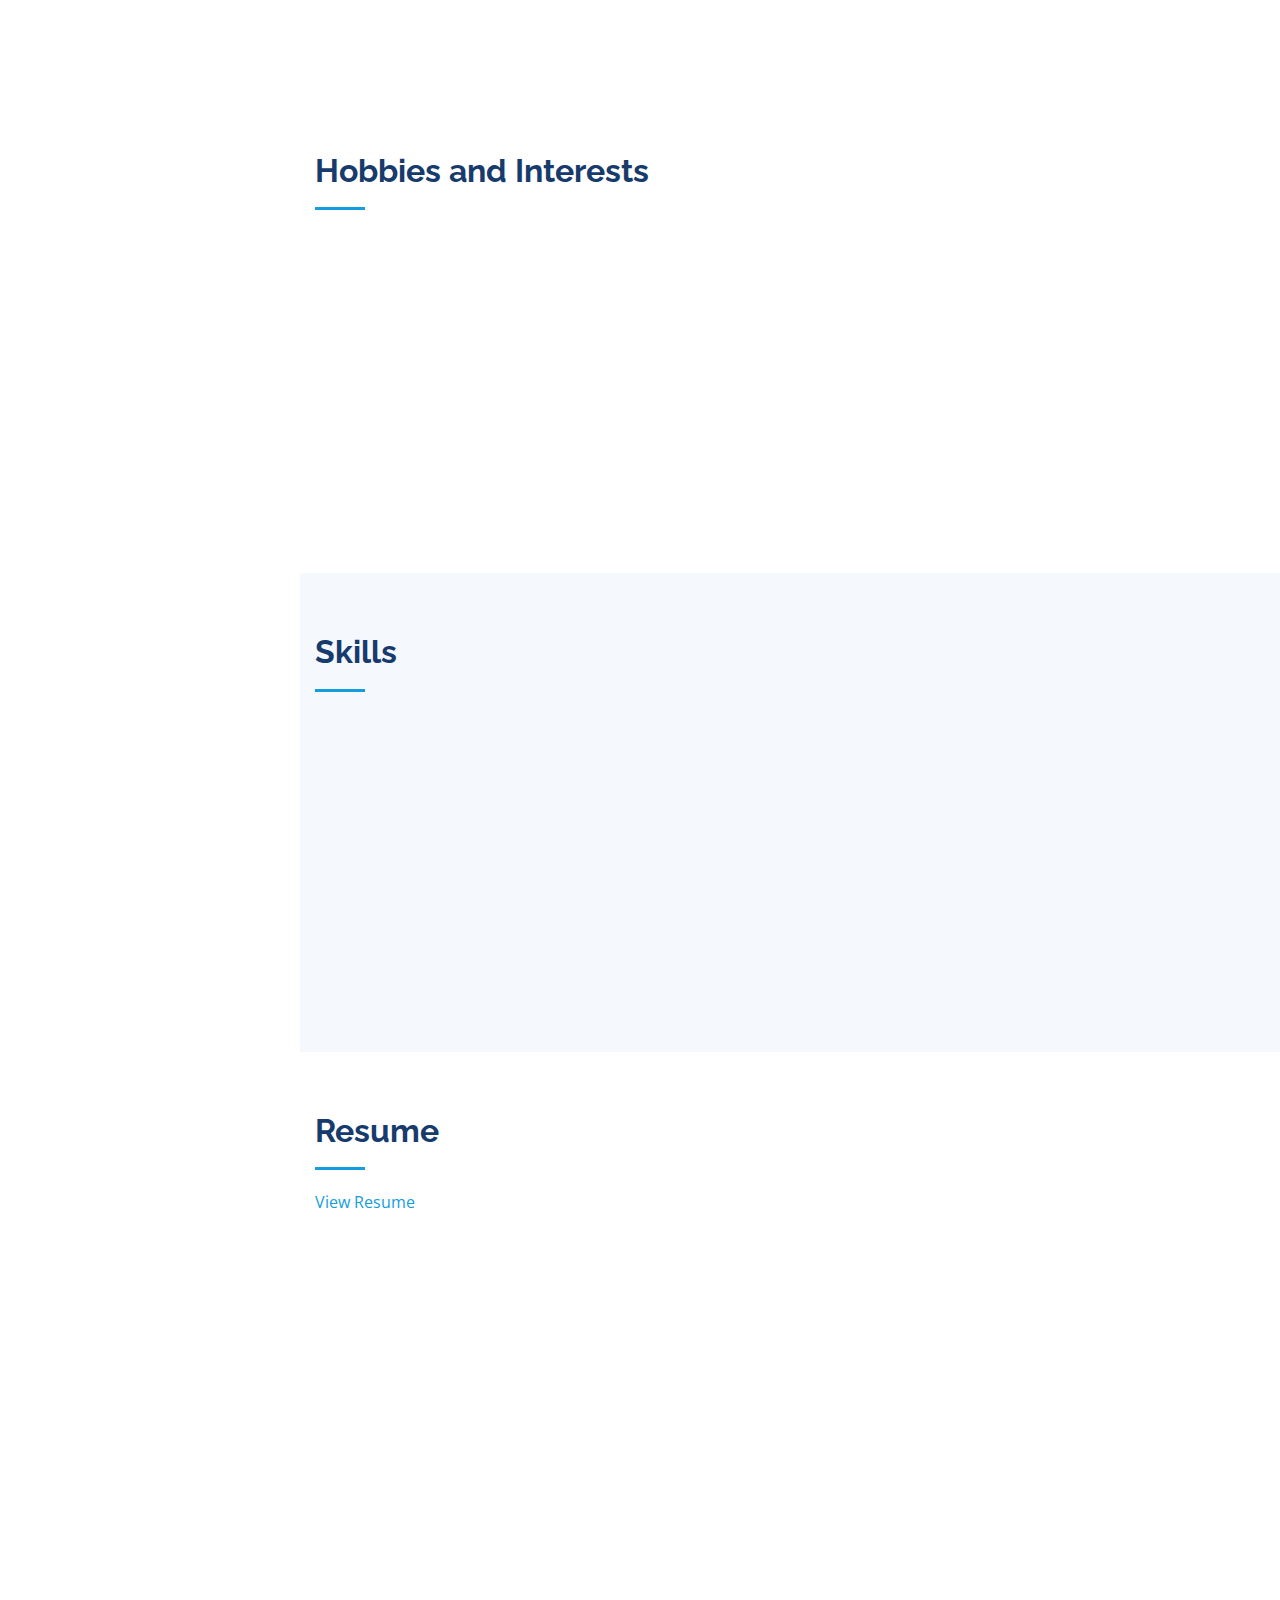
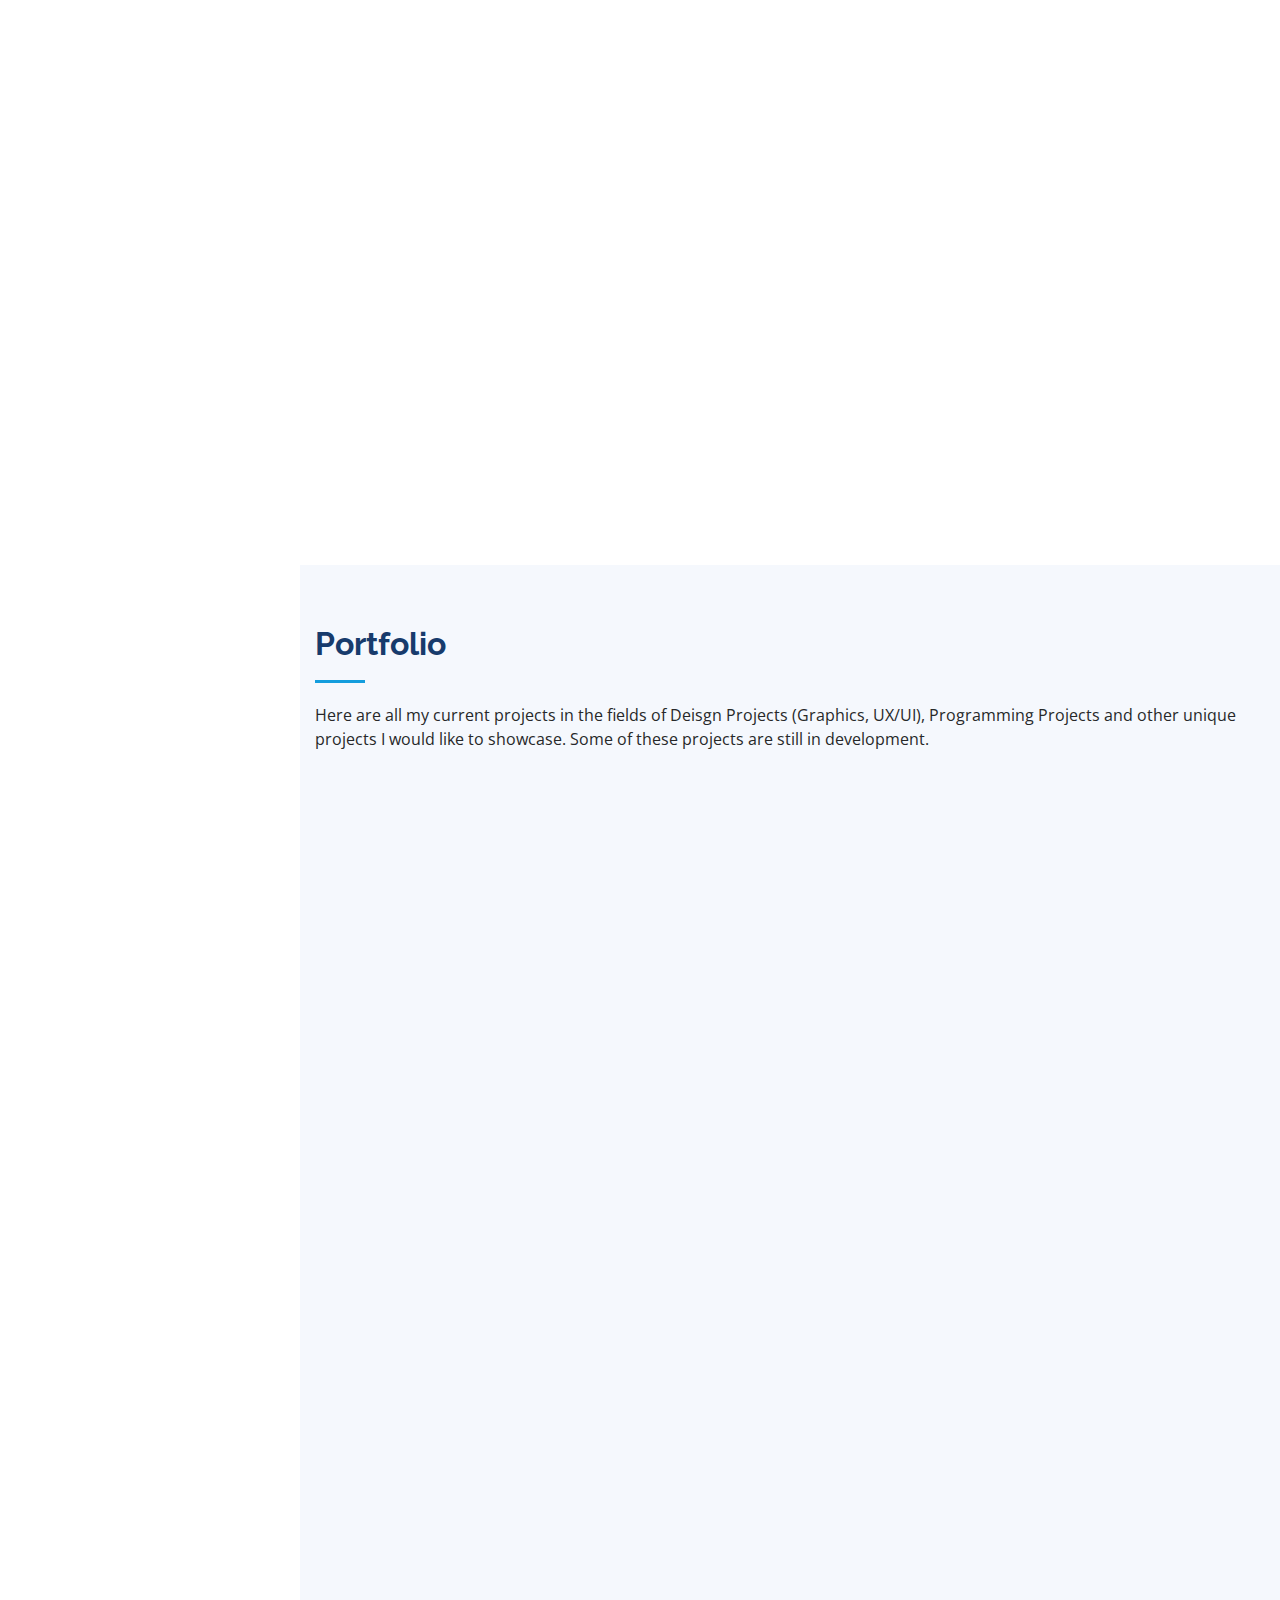
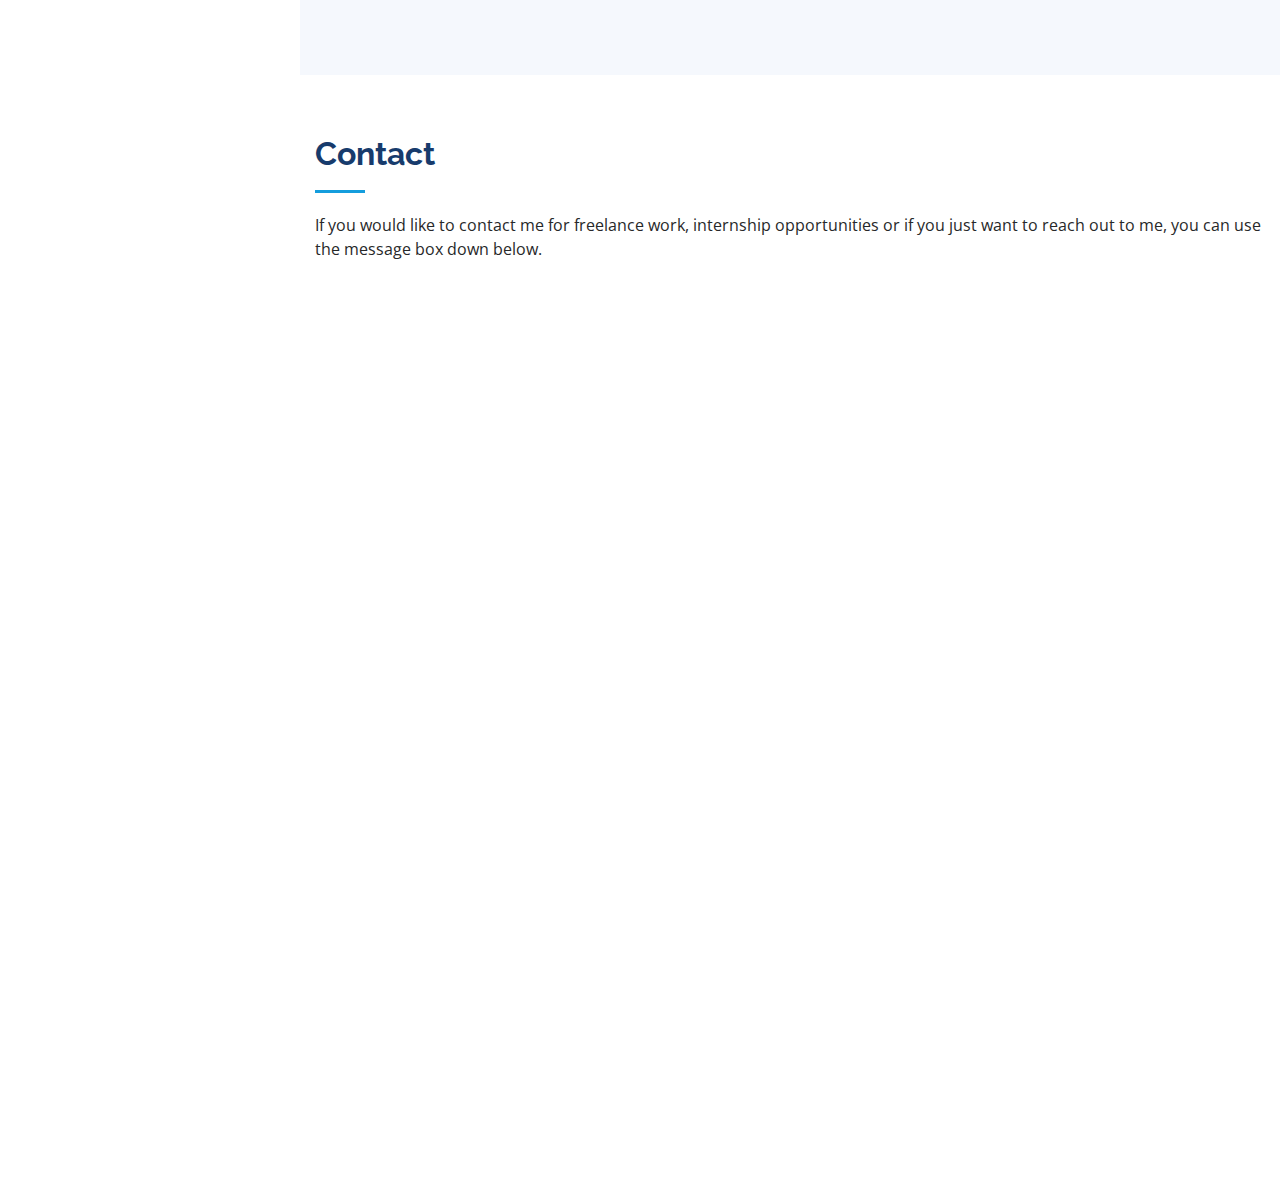
==== commit f527d562: "Add files via upload" ====
--- a/index.html
+++ b/index.html
@@ -1,473 +1,552 @@
-<!DOCTYPE html>
-<html class="no-js" lang="en">
-
-<head>
-    <meta charset="utf-8">
-    <meta http-equiv="X-UA-Compatible" content="IE=edge">
-    <meta name="viewport" content="width=device-width, initial-scale=1">
-    <title>@kiranbk</title>
-	<link rel="shortcut icon" href="favicon.png" type="image/x-icon">
-	<link rel="icon" href="favicon.ico" type="image/x-icon">
-    <link href="https://fonts.googleapis.com/css?family=Lato:300,400,700,900" rel="stylesheet">
-    <link rel="stylesheet" href="libs/font-awesome/css/font-awesome.min.css">
-    <link href="css/bootstrap.min.css" rel="stylesheet">
-    <link href="css/styles.css" rel="stylesheet">
-    <script data-ad-client="ca-pub-9516246849246093" async src="https://pagead2.googlesyndication.com/pagead/js/adsbygoogle.js"></script>
-</head>
-
-<body>
-    <div id="mobile-menu-open" class="shadow-large">
-        <i class="fa fa-bars" aria-hidden="true"></i>
-    </div>
-    <!-- End #mobile-menu-toggle -->
-    <header>
-        <div id="mobile-menu-close">
-            <span>Close</span> <i class="fa fa-times" aria-hidden="true"></i>
-        </div>
-        <ul id="menu" class="shadow">
-            <li>
-                <a href="#about">About</a>
-            </li>
-            <li>
-                <a href="#about">Interests</a>
-            </li>
-            <li>
-                <a href="#experience">Experiences</a>
-            </li>
-            <li>
-                <a href="#education">Education</a>
-            </li>
-            <li>
-                <a href="#education">Awards and Activities</a>
-            </li>
-            <li>
-                <a href="#projects">Projects</a>
-            </li>
-            <li>
-                <a href="#skills">Skills</a>
-            </li>
-            <li>
-                <a href="#contact">Contact</a>
-            </li>
-        </ul>
-    </header>
-    <!-- End header -->
-
-    <div id="lead">
-        <div id="lead-content">
-            <h1>KIRAN BK</h1>
-            <h2>Welcome to my Portofolio</h2>
-            <a href="unavailable.html" class="btn-rounded-white">Download my Resume</a>
-        </div>
-        <!-- End #lead-content -->
-
-        <div id="lead-overlay"></div>
-
-        <div id="lead-down">
-            <span>
-                <i class="fa fa-chevron-down" aria-hidden="true"></i>
-            </span>
-        </div>
-        <!-- End #lead-down -->
-    </div>
-    <!-- End #lead -->
-
-    <div id="about">
-        <div class="container">
-            <div class="row">
-                <div class="col-md-4">
-                    <h2 class="heading">About Me</h2>
-                </div>
-                <div class="col-md-8">
-                    <p> This is Kiran BK’s website. Over here, you can find my current projects, experiences, and skills.      
-                    </p>
-
-                    <br> 
-
-                    <p>  
-                        
-                        I am a Y11 Student currently in my second year in the IGCSE Course. I will be moving on to the IB Diploma from August 2021 and finish my secondary education in June 2023. 
-                        
-                        I have spent my whole childhood in the lively city of Hong Kong. I have studied at Shatin Junior School from August 2010 to June 2016. I am currently studying at Shatin College since August 2016. 
-    
-                    </p>
-
-                    <br>
-
-                    <p> For the IGCSE Programme, I am currently studying 7 subjects. CIE Computer Science, CIE Extended Mathematics, CIE Coordinated Sciences, CIE French Foreign Language, Edexcel History, Edexcel Economics, AQA English Language, and AQA English Literature. 
-                        
-                    </p>
-
-                    <br>
-
-                    <p>I will be starting the IB Diploma in August. I am planning to take these subjects: English Language and Literature SL, French B SL, Economics SL, Chemistry HL, Computer Science HL, Mathematics AA HL. 
-                    </p>
-
-                    <br>
-
-                    <p> I am interested in programming, entrepreneurship, graphic designing, video production and editing. 
-                        
-                        In my spare time, I love playing football, softball, cricket, chess, and video games! 
-                        
-                    </p>
-
-                    <br>
-
-                    <p>At this current moment, I am unclear on my job aspirations but I plan to study Computer Science, Business, or Economics at University. </p>
-
-                    <br>
-
-                    <p>
-                        You can contact me through the forum at the bottom of this page or you can email me at <b>dev@kiranbk.com</b>
-                    </p>
-                </div>
-            </div>
-        </div>
-    </div>
-    <!-- End #about -->
-
-    <div id="education">
-        <h2 class="heading">Hobbies and Interests</h2>
-        <div class="education-block">
-            <h3>Hobbies and Interests</h3>
-            <h4>List some of the activites I enjoy to partake in</h4>
-            <p> <b>Hobbies</b>
-            </p>
-            <p>1. Football </p>
-            <p>2. Cricket</p>
-            <p>3. Programming</p>
-            <p>4. Video Games</p>
-            <p>5. Video Editing</p>
-            <br>
-            <p> <b>Interests</b>
-            </p>
-            <p>1. App and Game Development</p>
-            <p>2. Video Production</p>
-            <p>3. Entrepreneurship and Business</p>
-            <p>4. Podcasting</p>
-            <p>5. Tech</p>
-            <p>6. Graphic Design</p>
-        </div>
-
-    <div id="experience" class="background-alt">
-        <h2 class="heading">Experiences</h2>
-        <div id="experience-timeline">
-
-            <div data-date="February 2021 -">
-                <h3><b>RecallOS</b></h3>
-                <h4><b>Co-Founder</b></h4>
-                <p>
-                    A startup co-founded by myself and my friend <a href="https://haydenso.com" target="_blank">Hayden</a> with the aim of building a branch of productivity tools to benefit students aiming to maximise their revision strategies. 
-                </p>
-
-            </div>
-
-            <div data-date="February 2021 -">
-                <h3><b>The Recall Pod Podcast</b></h3>
-                <h4><b>Co-Host @ The Recall Pod</b></h4>
-                <p>
-                    A Hong Kong Based podcast with over 5,000 listens over various platforms (pod.recallos.com). Found on Spotify, YouTube, Apple Podcast and all other podcast platforms. 
-                    The Recall Pod is a podcast on tech, weekly insights, productivity tips with full episodes of conversations and interviews. It is currently the largest branch of productivity tools by the Recall OS brand. 
-                </p>
-            </div>
-
-            <div data-date="September 2019-">
-                <h3><b>MUN Delegate and Leadership Team Member</b></h3>
-                <h4><b>Partcipated in DCMUN 2019, HKMUN 2020, RENMUN 2021</b></h4>
-                <p>
-                    Was a Judge in the ICJ at Discovery College Model United Nations 2019, scheduled to represent Botswana in the World Health Organisation at Hong Kong Model United Nations 2020 and represented Italy in the Peacebuilding Commission at RENMUN 2021. From August 2021, I was also part of the Leadership Team at my School Model United Nations Delegation.  
-                </p>
-            </div>
-
-            <div data-date="January 2020 -">
-                <h3><b>Student Leader</b></h3>
-                <h4><b>Y10 and Y11</b></h4>
-                <p>
-                    Currently a Student Leader helping with setting up and supporting School Events, mentoring younger students and raising awareness about global issues. 
-                </p>
-            </div>
-
-            <div data-date="February 2019 & October 2019 ">
-                <h3><b>Young Founders School Bootcamp</b></h3>
-                <h4><b>Entrepreneurship and Startups</b></h4>
-                <p>
-                    Two weekends of workshops and lectures from entrepreneurs to ultimatley pitch a startup idea to a panel of qualified judges. 
-                </p>
-            </div>
-
-            
-            <div data-date="April 2017">
-                <h3><b>Crossroads Volunteer</b></h3>
-                <h4><b>Volunteering at a well-known charity organisation</b></h4>
-                <p>
-                    Volunterring at at a local charity named Crossroads doing activities such as packing boxes, gathering resuable items and meeting ambassadors from around the world. 
-                </p>
-            </div>
-
-        </div>
-    </div>
-    <!-- End #experience -->
-
-    <div id="education">
-        <h2 class="heading">Education</h2>
-        <div class="education-block">
-            <h3>Sha Tin College</h3>
-            <span class="education-date">Aug 2016 -</span>
-            <h4>Current IGCSE Student. Completing my exams in June 2021.</h4>
-            <p> <b>IGCSE Courses August 2019 - June 2021:</b>
-            </p>
-            <p>CIE Computer Science</p>
-            <p>CIE Coordinated Science Double Award</p>
-            <p>AQA English Language and Literature</p>
-            <p>EdExcel Economics</p>
-            <p>CIE French Foreign Language</p>
-            <p>EdExcel History</p>
-            <p>CIE Extended Maths</p>
-            <br> </br>
-            <p> <b>IB Subject Choices August 2021 - June 2023:</b>
-            </p>
-            <p>Group 1: English Language and Literature SL</p>
-            <p>Group 2: French B SL</p>
-            <p>Group 3: Economics SL</p>
-            <p>Group 4: Computer Science HL</p>
-            <p>Group 5: Mathematics AA HL</p>
-            <p>Group 6 (Free Choice) Chemistry HL</p>
-        </div>
-        <!-- End .education-block -->
-
-        <!-- End .education-block -->
-    </div>
-    <!-- End #education -->
-
-    <div id="education">
-        <h2 class="heading">Awards and Activities</h2>
-        <div class="education-block">
-            <h3>All Awards and Extracurricular Activites</h3>
-            <span class="education-date">Aug 2013-</span>
-            <h4>As of March 2021</h4>
-            <p>
-                <b>Awards:</b>
-            </p>
-            <p>
-                1. Outstanding Delegate at RENMUN 2021
-            </p>
-            <p>
-                2. Education Perfect Language Competition Emerald Award (9th Place in Hong Kong) [2020]
-            </p>
-            <p>
-                3. Tournament of Minds Literature Challenge 1st Place [2019]
-            </p>
-            <p>
-                4. HKSSF C Grade Football Divison 1 Champion [2018]
-            </p>
-            <p>
-                5. UKMT Math Challenge Silver [2018]
-            </p>
-            <p>
-                6. Lower School Gold Award [2018]
-            </p>
-            <p>
-                7. UKMT Math Challenge Bronze [2017]
-            </p>
-          <br> </br>
-            <p>
-                <b>
-                    Extracurricular
-                </b>
-            </p>
-            <p>
-                1. School Model United Nations Leadership Team [2020-]
-            </p>
-            <p>
-                2. School Student Leader [2020-]
-            </p>
-
-            <p>
-                3. School Model United Nations Delegate [2019-]
-            </p>
-
-            <p>
-                4. School Tournament of the Minds Team [2017, 2019]
-            </p>
-            
-
-            <p>
-                5. School Football Team [2017-]
-            </p>
-            <p>
-                6. School Rounders Team [2016-2017]
-            </p>
-            <p>
-                7. School Cricket Team [2015-2016]
-            </p>
-            <p>
-                8. Shatin Junior Pupil Council Member [2013-2014]
-            </p>
-        </div>
-        <!-- End .education-block -->
-
-        <!-- End .education-block -->
-    </div>
-    <!-- End #education -->
-
-
-
-    <div id="projects" class="background-alt">
-        <h2 class="heading">Projects</h2>
-        <div class="container">
-            <div class="row">
-                <div class="project shadow-large">
-                    <div class="project-image">
-                        <img src="recallos1.jpg" />
-                    </div>
-                    <!-- End .project-image -->
-                    <div class="project-info">
-                        <h3><b>The Recall Pod</b></h3>
-                        <p>
-                            Conversations on studying, weekly insights, productivity tips with full episodes covering parts of our syllabuses. As Feynman said: 'Teach a child' to truly learn and understand something.
-                        </p>
-
-                        <a href="https://pod.recallos.com/" target="_blank">View Podcast Website</a>
-                        <br>
-                        <a href="https://haydenso.com/" target="_blank">View Hayden's Personal Website (my co-host)</a>
-                    </div>
-                    <!-- End .project-info -->
-                </div>
-                <!-- End .project -->
-
-                <div class="project shadow-large">
-                    <div class="project-image">
-                        <img src="hub1.JPG" />
-                    </div>
-                    <!-- End .project-image -->
-                    <div class="project-info">
-                        <h3><b>Revision Hub - Launching August 1st 2021</b></h3>
-                        <p>
-                            A site designed for those of you struggling in your revison for IGCSE, those of you looking for high quality materials or those of you who want some practice questions, this is the site for you! At Revision Hub you have the access to in-depth notes covering each part of a subject syllabus, topic flashcards to help with your revision, practice questions and past papers to test your knowledge and many more resources. 
-                        </p>
-                        <a href="#" target="_blank">View Site</a>
-                    </div>
-                    <!-- End .project-info -->
-                </div>
-                <!-- End .project -->
-
-                <div class="project shadow-large">
-                    <div class="project-image">
-                        <img src="2.png" />
-                    </div>
-                    <!-- End .project-image -->
-                    <div class="project-info">
-                        <h3><b>BK Online - Launching July 2021</b></h3>
-                        <p>
-                             A blog on Productivity, Tech, Personal Finance and Making Money in the Online World
-                        </p>
-                        <a href="#" target="_blank">View Blog</a>
-                    </div>
-                </div>
-
-                <div class="project shadow-large">
-                    <div class="project-image">
-                        <img src="1.png" />
-                    </div>
-                    <!-- End .project-image -->
-                    <div class="project-info">
-                        <h3><b>Personal Blog</b></h3>
-                        <p>
-                            My personal blog on my life, current events and things I enjoy  
-                        </p>
-                        <a href="https://kiranbk.com/blog/" target="_blank">View Site</a>
-                    </div>
-            
-            </div>
-        </div>
-    </div>
-    <!-- End #projects -->
-
-    <div id="skills">
-        <h2 class="heading">Hardware</h2>
-        <ul>
-            <li>HTML 5</li>  <li>CSS</li>  <li>Windows</li> 
-        </ul>
-    </div>
-    <div id="skills">
-        <h2 class="heading">Design Skills</h2>
-        <ul>
-            <li>UI/UX: Adobe XD, Adobe Illustrator, Canva</li>  <li>Photos: Adobe Photoshop </li>  <li>Videos: Adobe Premiere Pro, Adobe Premiere Rush</li> 
-        </ul>
-    </div>
-    <div id="skills">
-        <h2 class="heading">Productivity Software Applications</h2>
-        <ul>
-            <li>Google Suite</li> <li>Microsoft Office</li> <li>Slack</li> <li>Zoom</li>
-        </ul>
-    </div>
-    <div id="skills">
-        <h2 class="heading">Languages</h2>
-        <ul>
-            <li>Fluent English</li>  <li>Proficient Tamil</li>  <li>Proficient French</li> 
-        </ul>
-    </div>
-    <div id="skills">
-        <h2 class="heading">Soft Skills</h2>
-        <ul>
-            <li>Teamwork</li>  <li>Leadership</li>  <li>Communication</li> <li>Problem Solving</li> <li>Creativity</li> <li>Organisation</li> <li>Flexibility</li>
-        </ul>
-    </div>
-    <!-- End #skills -->
-
-    <div id="contact">
-        <h2>Get in Touch</h2>
-        <div id="contact-form">
-            <form method="POST" action="https://formspree.io/kiranbk1704@gmail.com">
-                <input type="hidden" name="_subject" value="Contact request from personal website" />
-                <input type="email" name="_replyto" placeholder="Your email" required>
-                <textarea name="message" placeholder="Your message" required></textarea>
-                <button type="submit">Send</button>
-            </form>
-        </div>
-        <!-- End #contact-form -->
-    </div>
-    <!-- End #contact -->
-
-    <footer>
-        <div class="container">
-            <div class="row">
-                <div class="col-sm-5 copyright">
-                    <p>
-                        Copyright &copy; 2021 KIRAN BK
-                    </p>
-                </div>
-                <div class="col-sm-2 top">
-                    <span id="to-top">
-                        <i class="fa fa-chevron-up" aria-hidden="true"></i>
-                    </span>
-                </div>
-                <div class="col-sm-5 social">
-                    <ul>
-                        <li>
-                            <a href="https://github.com/bk-kiran" target="_blank"><i class="fa fa-github" aria-hidden="true"></i></a>
-                        </li>
-                        <li>
-                            <a href="https://instagram.com/_kiranb.k" target="_blank"><i class="fa fa-instagram" aria-hidden="true"></i></a>
-                        </li>
-                        <li>
-                            <a href="https://linkedin.com/in/bk-kiran" target="_blank"><i class="fa fa-linkedin" aria-hidden="true"></i></a>
-                        </li>
-                        <li>
-                            <a href="https://twitter.com/kiranbk_" target="_blank"><i class="fa fa-twitter" aria-hidden="true"></i></a>
-                        </li>
-                        <li>
-                            <a href="https://www.youtube.com/channel/UCr4dLdM03JszkdxpsqNJaLQ" target="_blank"><i class="fa fa-youtube" aria-hidden="true"></i></a>
-                        </li>
-                    </ul>
-                </div>
-            </div>
-        </div>
-    </footer>
-    <!-- End footer -->
-
-    <script src="https://ajax.googleapis.com/ajax/libs/jquery/1.12.4/jquery.min.js"></script>
-    <script src="js/scripts.min.js"></script>
-</body>
-
-</html>
+<!DOCTYPE html>
+<html lang="en">
+
+<head>
+  <meta charset="utf-8">
+  <meta content="width=device-width, initial-scale=1.0" name="viewport">
+
+  <title>@kiranbk</title>
+  <link rel="shortcut icon" href="favicon.png" type="image/x-icon">
+  <meta content="" name="description">
+  <meta content="" name="keywords">
+
+  <!-- Google Fonts -->
+  <link href="https://fonts.googleapis.com/css?family=Open+Sans:300,300i,400,400i,600,600i,700,700i|Raleway:300,300i,400,400i,500,500i,600,600i,700,700i|Poppins:300,300i,400,400i,500,500i,600,600i,700,700i" rel="stylesheet">
+
+  <!-- Vendor CSS Files -->
+  <link href="assets/vendor/bootstrap/css/bootstrap.min.css" rel="stylesheet">
+  <link href="assets/vendor/icofont/icofont.min.css" rel="stylesheet">
+  <link href="assets/vendor/boxicons/css/boxicons.min.css" rel="stylesheet">
+  <link href="assets/vendor/venobox/venobox.css" rel="stylesheet">
+  <link href="assets/vendor/owl.carousel/assets/owl.carousel.min.css" rel="stylesheet">
+  <link href="assets/vendor/aos/aos.css" rel="stylesheet">
+
+  <!-- Template Main CSS File -->
+  <link href="assets/css/style.css" rel="stylesheet">
+
+</head>
+
+<body>
+
+  <!-- ======= Mobile nav toggle button ======= -->
+  <button type="button" class="mobile-nav-toggle d-xl-none"><i class="icofont-navigation-menu"></i></button>
+
+  <!-- ======= Header ======= -->
+  <header id="header">
+    <div class="d-flex flex-column">
+
+      <div class="profile">
+        <img src="assets/img/bg.jpg" alt="" class="img-fluid rounded-circle">
+        <h1 class="text-light"><a href="index.html">Kiran BK</a></h1>
+        <div class="social-links mt-3 text-center">
+          <a href="https://twitter.com/kiranbk_" class="twitter"><i class="bx bxl-twitter"></i></a>
+          <a href="https://www.facebook.com/kiran.bk.167" class="facebook"><i class="bx bxl-facebook"></i></a>
+          <a href="https://www.instagram.com/_kiranb.k/" class="instagram"><i class="bx bxl-instagram"></i></a>
+          <a href="https://join.skype.com/invite/vgfv2QlJ5Igq" class="google-plus"><i class="bx bxl-skype"></i></a>
+          <a href="https://www.linkedin.com/in/kiran-bk-6008471b4/" class="linkedin"><i class="bx bxl-linkedin"></i></a>
+        </div>
+      </div>
+
+      <nav class="nav-menu">
+        <ul>
+          <li class="active"><a href="index.html"><i class="bx bx-home"></i> <span>Home</span></a></li>
+          <li><a href="#about"><i class="bx bx-user"></i> <span>About</span></a></li>
+          <li><a href="#resume"><i class="bx bx-file-blank"></i> <span>Resume</span></a></li>
+          <li><a href="#portfolio"><i class="bx bx-book-content"></i> Portfolio</a></li>
+          <li><a href="#services"><i class="bx bx-server"></i> Skills</a></li>
+          <li><a href="#contact"><i class="bx bx-envelope"></i> Contact</a></li>
+
+        </ul>
+      </nav><!-- .nav-menu -->
+      <button type="button" class="mobile-nav-toggle d-xl-none"><i class="icofont-navigation-menu"></i></button>
+
+    </div>
+  </header><!-- End Header -->
+
+  <!-- ======= Hero Section ======= -->
+  <section id="hero" class="d-flex flex-column justify-content-center align-items-center">
+    <div class="hero-container" data-aos="fade-in">
+      <h1>Kiran BK</h1>
+      <p>I'm <span class="typed" data-typed-items="an IB Student, a Developer, an Entrepreneur, a Designer"></span></p>
+    </div>
+  </section><!-- End Hero -->
+
+  <main id="main">
+
+    <!-- ======= About Section ======= -->
+    <section id="about" class="about">
+      <div class="container">
+
+        <div class="section-title">
+          <h2>About Me</h2>
+          <p>I am a Y12 Student currently in my first year in the IB Diploma Programme. I’ve studied the GCSE and IGCSE Programme between 2019 and 2021.
+
+            I have spent my whole childhood in the lively city of Hong Kong. I have been studying at Shatin College since August 2016 and I am scheduled to graduate in 2023. 
+            
+            I will be starting the IB Diploma in August. I am planning to take these subjects: English Language and Literature SL, French B SL, Economics SL, Chemistry HL, Computer Science HL, Mathematics AA HL.
+            
+            I am most passionate about programming, entrepreneurship, graphic designing as well as video production and editing.
+            
+            In my spare time, I love playing football, softball, cricket, chess, and some video games!
+            
+            At this moment, I am unclear on my job aspirations but I plan to study Computer Science , Business, or Economics at University.
+            </p>
+        </div>
+
+        <div class="row">
+          <div class="col-lg-4" data-aos="fade-right">
+            <img src="assets/img/bg.jpg" class="img-fluid" alt="">
+          </div>
+          <div class="col-lg-8 pt-4 pt-lg-0 content" data-aos="fade-left">
+            <h3> A IB Student, Developer, Designer and Entrepreneur</h3>
+            <div class="row">
+              <div class="col-lg-6">
+                <ul>
+                  <li><i class="icofont-rounded-right"></i> <strong>Birthday:</strong> 17 April 2005</li>
+                  <li><i class="icofont-rounded-right"></i> <strong>Website:</strong> www.kiranbk.com</li>
+                  <li><i class="icofont-rounded-right"></i> <strong>Phone:</strong> +852 9154 5542</li>
+                  <li><i class="icofont-rounded-right"></i> <strong>City:</strong> Hong Kong SAR</li>
+                </ul>
+              </div>
+              <div class="col-lg-6">
+                <ul>
+                  <li><i class="icofont-rounded-right"></i> <strong>Age:</strong> 16</li>
+                  <li><i class="icofont-rounded-right"></i> <strong>Curriculum:</strong> IB Diploma</li>
+                  <li><i class="icofont-rounded-right"></i> <strong>Email:</strong> dev@kiranbk.com</li>
+                </ul>
+              </div>
+            </div>
+            <p>
+              Activities and Societes: STCMUN Junior Liaison Officer, STCMUN Delegate, Y10/Y11 Student Leader, School Football Team, School Rounders Team, Tournament of the Minds Team, ESF Junior Math Challenge Representative
+            </p>
+          </div>
+        </div>
+
+      </div>
+    </section><!-- End About Section -->
+
+    <!-- ======= Facts Section ======= -->
+    <section id="facts" class="facts">
+      <div class="container">
+
+        <div class="section-title">
+          <h2>Hobbies and Interests</h2>
+        </div>
+
+        <div class="row no-gutters">
+
+          <div class="col-lg-3 col-md-6 d-md-flex align-items-md-stretch" data-aos="fade-up">
+            <div class="count-box">
+              <i class="icofont-football-alt"></i>
+              <span data-toggle="counter-up">1</span>
+              <p><strong>Sports - </strong> Football, Cricket, Softball, Rounders</p>
+            </div>
+          </div>
+
+          <div class="col-lg-3 col-md-6 d-md-flex align-items-md-stretch" data-aos="fade-up" data-aos-delay="100">
+            <div class="count-box">
+              <i class="icofont-drawing-tablet"></i>
+              <span data-toggle="counter-up">2</span>
+              <p><strong>Designing - </strong> Graphics Design, UI Design, UX Design, Software Design</p>
+            </div>
+          </div>
+
+          <div class="col-lg-3 col-md-6 d-md-flex align-items-md-stretch" data-aos="fade-up" data-aos-delay="200">
+            <div class="count-box">
+              <i class="icofont-ui-video-play"></i>
+              <span data-toggle="counter-up">3</span>
+              <p><strong>Content Production - </strong> App Development, Programming, Video Editing and Production, Podcasting, Blogging</p>
+            </div>
+          </div>
+
+          <div class="col-lg-3 col-md-6 d-md-flex align-items-md-stretch" data-aos="fade-up" data-aos-delay="300">
+            <div class="count-box">
+              <i class="icofont-question-square"></i>
+              <span data-toggle="counter-up">4</span>
+              <p><strong>Others - </strong> Finance, Business and Marketing, Entrepreneurship, Technology</p>
+            </div>
+          </div>
+
+        </div>
+
+      </div>
+    </section><!-- End Facts Section -->
+
+    <!-- ======= Skills Section ======= -->
+    <section id="skills" class="skills section-bg">
+      <div class="container">
+
+        <div class="section-title">
+          <h2>Skills</h2>
+        </div>
+
+        <div class="row skills-content">
+
+          <div class="col-lg-6" data-aos="fade-up">
+
+            <div class="progress">
+              <span class="skill">Google Suite and MS office <i class="val">95%</i></span>
+              <div class="progress-bar-wrap">
+                <div class="progress-bar" role="progressbar" aria-valuenow="95" aria-valuemin="0" aria-valuemax="100"></div>
+              </div>
+            </div>
+
+            <div class="progress">
+              <span class="skill">Adobe Creative Cloud <i class="val">95%</i></span>
+              <div class="progress-bar-wrap">
+                <div class="progress-bar" role="progressbar" aria-valuenow="85" aria-valuemin="0" aria-valuemax="100"></div>
+              </div>
+            </div>
+
+            <div class="progress">
+              <span class="skill">Content Creation<i class="val">80%</i></span>
+              <div class="progress-bar-wrap">
+                <div class="progress-bar" role="progressbar" aria-valuenow="80" aria-valuemin="0" aria-valuemax="100"></div>
+              </div>
+            </div>
+
+            <div class="progress">
+              <span class="skill">Web Design <i class="val">65%</i></span>
+              <div class="progress-bar-wrap">
+                <div class="progress-bar" role="progressbar" aria-valuenow="70" aria-valuemin="0" aria-valuemax="100"></div>
+              </div>
+            </div>
+
+            <div class="progress">
+              <span class="skill">Javascript and Python <i class="val">55%</i></span>
+              <div class="progress-bar-wrap">
+                <div class="progress-bar" role="progressbar" aria-valuenow="55" aria-valuemin="0" aria-valuemax="100"></div>
+            </div>
+            
+            </div>
+
+          </div>
+
+        </div>
+
+      </div>
+    </section><!-- End Skills Section -->
+
+    <!-- ======= Resume Section ======= -->
+    <section id="resume" class="resume">
+      <div class="container">
+
+        <div class="section-title">
+          <h2>Resume</h2>
+          <p><a href="https://drive.google.com/file/d/1J1_d2ryu1FD-bGUfI4q0steVwaYBkPq-/view" target="_blank">View Resume</a></p>
+        </div>
+
+        <div class="row">
+          <div class="col-lg-6" data-aos="fade-up">
+            <h3 class="resume-title">Summary</h3>
+            <div class="resume-item pb-0">
+              <h4>Kiran BK</h4>
+              <p><em>Current Year 12 IB student and a passionate developer and designer who is open to internship or freelance opportunities. I'm open to website development, logo/PDF/presentation creation, graphical designs or blog work.  </em></p>
+              <ul>
+                <li>Hong Kong</li>
+                <li>(+852) 9154 5542</li>
+                <li>dev@kiranbk.com</li>
+              </ul>
+            </div>
+
+            <h3 class="resume-title">Education</h3>
+            <div class="resume-item">
+              <h4>IB Diploma Programme</h4>
+              <h5>2021 - 2023</h5>
+              <p><em>Sha Tin College</em></p>
+              <p>Taking 3 HL's in Computer Science, Mathematics AA, Chemistry and 3 SL's in English A Lang and Lit, French B and Economics. </p>
+            </div>
+            <div class="resume-item">
+              <h4>KS3 &amp; IGCSE</h4>
+              <h5>2016 - 2021</h5>
+              <p><em>Sha Tin College</em></p>
+              <p>During 2019 - 2021 I studied and took exams in the following subjects: CIE IGCSE Computer Science, Mathematics Extended, Coordinated Science and French. AQA English Language and Linterature. EdExcel History and Economics.</p>
+            </div>
+          </div>
+          <div class="col-lg-6" data-aos="fade-up" data-aos-delay="100">
+            <h3 class="resume-title">Experience</h3>
+            <div class="resume-item">
+              <h4>Recallos</h4>
+              <h5>2021 - Present</h5>
+              <p><em>Student-Led Organisation </em></p>
+              <ul>
+                <li>Developing and launching addons and software to help maximise productivity for students of all ages.</li>
+                <li>Created podcast episodes and other informative content to help students strive in their studies and find the right balance between work and leisure.  </li>
+                <li>Creating a website that help students and allow them to find various notes, past papers, practice questions and other useful resources across a multitude of subjects.</li>
+              </ul>
+            </div>
+            <div class="resume-item">
+              <h4>Junior Reporter</h4>
+              <h5>2021 -</h5>
+              <p><em>SCMP Young Post</em></p>
+              <ul>
+                <li>Creating and Publishing Articles to Young Readers section in Hong Kong's largest News Organisation.</li>
+              </ul>
+            </div>
+
+            <div class="resume-item">
+              <h4>Freelance Designer</h4>
+              <h5>2021 -</h5>
+              <p><em>Upwork, 99 Designs, Envato Studios</em></p>
+              <ul>
+                <li>A new member of Upwork, 99 Designs and Envato Studios with the aim of creating high quality graphics and other deisgns to clients</li>
+              </ul>
+            </div>
+
+          </div>
+        </div>
+
+      </div>
+    </section><!-- End Resume Section -->
+
+    <!-- ======= Portfolio Section ======= -->
+    <section id="portfolio" class="portfolio section-bg">
+      <div class="container">
+
+        <div class="section-title">
+          <h2>Portfolio</h2>
+          <p>Here are all my current projects in the fields of Deisgn Projects (Graphics, UX/UI), Programming Projects and other unique projects I would like to showcase. Some of these projects are still in development. </p>
+        </div>
+
+        <div class="row" data-aos="fade-up">
+          <div class="col-lg-12 d-flex justify-content-center">
+            <ul id="portfolio-flters">
+              <li data-filter="*" class="filter-active">All</li>
+              <li data-filter=".filter-app">Design</li>
+              <li data-filter=".filter-card">App</li>
+              <li data-filter=".filter-web">Web</li>
+            </ul>
+          </div>
+        </div>
+
+        <div class="row portfolio-container" data-aos="fade-up" data-aos-delay="100">
+
+          <div class="col-lg-4 col-md-6 portfolio-item filter-app">
+            <div class="portfolio-wrap">
+              <img src="1.png" class="img-fluid" alt="">
+              <div class="portfolio-links">
+                <a href="1.png" data-gall="portfolioGallery" class="venobox" title="App 1"><i class="bx bx-plus"></i></a>
+                <a href="https://xd.adobe.com/view/60696ba7-8300-487d-b7ff-25b1cadda158-353a/" title="More Details" target="_blank"><i class="bx bx-link"></i></a>
+              </div>
+            </div>
+          </div>
+
+          <div class="col-lg-4 col-md-6 portfolio-item filter-web">
+            <div class="portfolio-wrap">
+              <img src="blog.png" class="img-fluid" alt="">
+              <div class="portfolio-links">
+                <a href="blog.png" data-gall="portfolioGallery" class="venobox" title="Web 3"><i class="bx bx-plus"></i></a>
+                <a href="#" title="More Details"><i class="bx bx-link"></i></a>
+              </div>
+            </div>
+          </div>
+
+          <div class="col-lg-4 col-md-6 portfolio-item filter-app">
+            <div class="portfolio-wrap">
+              <img src="Home.png" class="img-fluid" alt="">
+              <div class="portfolio-links">
+                <a href="Home.png" data-gall="portfolioGallery" class="venobox" title="App 2"><i class="bx bx-plus"></i></a>
+                <a href="https://www.behance.net/gallery/125100545/Instagram-and-Twitter-Concept" title="More Details"  target="_blank"><i class="bx bx-link"></i></a>
+              </div>
+            </div>
+          </div>
+
+          <div class="col-lg-4 col-md-6 portfolio-item filter-web">
+            <div class="portfolio-wrap">
+              <img src="study (1).png" class="img-fluid" alt="">
+              <div class="portfolio-links">
+                <a href="study (1).png" data-gall="portfolioGallery" class="venobox" title="Web 2"><i class="bx bx-plus"></i></a>
+                <a href="https://igcsehub.github.io/" title="More Details"  target="_blank"><i class="bx bx-link"></i></a>
+              </div>
+            </div>
+          </div>
+
+          <div class="col-lg-4 col-md-6 portfolio-item filter-app">
+            <div class="portfolio-wrap">
+              <img src="homemenu.png" class="img-fluid" alt="">
+              <div class="portfolio-links">
+                <a href="homemenu.png" data-gall="portfolioGallery" class="venobox" title="App 3"><i class="bx bx-plus"></i></a>
+                <a href="https://www.behance.net/gallery/125100767/Fifa-22-Concept" title="More Details"  target="_blank"><i class="bx bx-link"></i></a>
+              </div>
+            </div>
+          </div>
+
+          <div class="col-lg-4 col-md-6 portfolio-item filter-card">
+            <div class="portfolio-wrap">
+              <img src="projects.png" class="img-fluid" alt="">
+              <div class="portfolio-links">
+                <a href="projects.png" data-gall="portfolioGallery" class="venobox" title="Card 1"><i class="bx bx-plus"></i></a>
+                <a href="programming/index.html" title="More Details" ><i class="bx bx-link"></i></a>
+              </div>
+            </div>
+          </div>
+
+          <div class="col-lg-4 col-md-6 portfolio-item filter-web">
+            <div class="portfolio-wrap">
+              <img src="fix.png" class="img-fluid" alt="">
+              <div class="portfolio-links">
+                <a href="fix.png" data-gall="portfolioGallery" class="venobox" title="Web 3"><i class="bx bx-plus"></i></a>
+                <a href="error.html" title="More Details"  target="_blank"><i class="bx bx-link"></i></a>
+              </div>
+            </div>
+          </div>
+
+        </div>
+
+      </div>
+    </section><!-- End Portfolio Section -->
+
+    <!-- ======= Services Section ======= -->
+    <!-- <section id="services" class="services">
+      <div class="container">
+
+        <div class="section-title">
+          <h2>Services</h2>
+          <p>Magnam dolores commodi suscipit. Necessitatibus eius consequatur ex aliquid fuga eum quidem. Sit sint consectetur velit. Quisquam quos quisquam cupiditate. Et nemo qui impedit suscipit alias ea. Quia fugiat sit in iste officiis commodi quidem hic quas.</p>
+        </div>
+
+        <div class="row">
+          <div class="col-lg-4 col-md-6 icon-box" data-aos="fade-up">
+            <div class="icon"><i class="icofont-computer"></i></div>
+            <h4 class="title"><a href="">Lorem Ipsum</a></h4>
+            <p class="description">Voluptatum deleniti atque corrupti quos dolores et quas molestias excepturi sint occaecati cupiditate non provident</p>
+          </div>
+          <div class="col-lg-4 col-md-6 icon-box" data-aos="fade-up" data-aos-delay="100">
+            <div class="icon"><i class="icofont-chart-bar-graph"></i></div>
+            <h4 class="title"><a href="">Dolor Sitema</a></h4>
+            <p class="description">Minim veniam, quis nostrud exercitation ullamco laboris nisi ut aliquip ex ea commodo consequat tarad limino ata</p>
+          </div>
+          <div class="col-lg-4 col-md-6 icon-box" data-aos="fade-up" data-aos-delay="200">
+            <div class="icon"><i class="icofont-earth"></i></div>
+            <h4 class="title"><a href="">Sed ut perspiciatis</a></h4>
+            <p class="description">Duis aute irure dolor in reprehenderit in voluptate velit esse cillum dolore eu fugiat nulla pariatur</p>
+          </div>
+          <div class="col-lg-4 col-md-6 icon-box" data-aos="fade-up" data-aos-delay="300">
+            <div class="icon"><i class="icofont-image"></i></div>
+            <h4 class="title"><a href="">Magni Dolores</a></h4>
+            <p class="description">Excepteur sint occaecat cupidatat non proident, sunt in culpa qui officia deserunt mollit anim id est laborum</p>
+          </div>
+          <div class="col-lg-4 col-md-6 icon-box" data-aos="fade-up" data-aos-delay="400">
+            <div class="icon"><i class="icofont-settings"></i></div>
+            <h4 class="title"><a href="">Nemo Enim</a></h4>
+            <p class="description">At vero eos et accusamus et iusto odio dignissimos ducimus qui blanditiis praesentium voluptatum deleniti atque</p>
+          </div>
+          <div class="col-lg-4 col-md-6 icon-box" data-aos="fade-up" data-aos-delay="500">
+            <div class="icon"><i class="icofont-tasks-alt"></i></div>
+            <h4 class="title"><a href="">Eiusmod Tempor</a></h4>
+            <p class="description">Et harum quidem rerum facilis est et expedita distinctio. Nam libero tempore, cum soluta nobis est eligendi</p>
+          </div>
+        </div>
+
+      </div> -->
+    <!-- </section>End Services Section -->
+
+
+    <!-- ======= Contact Section ======= -->
+    <section id="contact" class="contact">
+      <div class="container">
+
+        <div class="section-title">
+          <h2>Contact</h2>
+          <p>If you would like to contact me for freelance work, internship opportunities or if you just want to reach out to me, you can use the message box down below.</p>
+        </div>
+
+        <div class="row" data-aos="fade-in">
+
+          <div class="col-lg-5 d-flex align-items-stretch">
+            <div class="info">
+              <div class="address">
+                <i class="icofont-google-map"></i>
+                <h4>Location:</h4>
+                <p>Hong Kong</p>
+              </div>
+
+              <div class="email">
+                <i class="icofont-envelope"></i>
+                <h4>Email:</h4>
+                <p>dev@kiranbk.com</p>
+              </div>
+
+              <div class="phone">
+                <i class="icofont-phone"></i>
+                <h4>Call:</h4>
+                <p>+852 9154 5542</p>
+              </div>
+
+              <iframe src="https://www.google.com/maps/embed?pb=!1m18!1m12!1m3!1d472323.8860633225!2d113.8475072266474!3d22.352482475031337!2m3!1f0!2f0!3f0!3m2!1i1024!2i768!4f13.1!3m3!1m2!1s0x3403e2eda332980f%3A0xf08ab3badbeac97c!2sHong%20Kong!5e0!3m2!1sen!2shk!4v1628921977798!5m2!1sen!2shk" width="600" height="450" style="border:0;" allowfullscreen="" loading="lazy"></iframe>
+            </div>
+
+          </div>
+
+          <div class="col-lg-7 mt-5 mt-lg-0 d-flex align-items-stretch">
+            <form action="forms/contact.php" method="post" role="form" class="php-email-form">
+              <div class="form-row">
+                <div class="form-group col-md-6">
+                  <label for="name">Your Name</label>
+                  <input type="text" name="name" class="form-control" id="name" data-rule="minlen:4" data-msg="Please enter at least 4 chars" />
+                  <div class="validate"></div>
+                </div>
+                <div class="form-group col-md-6">
+                  <label for="name">Your Email</label>
+                  <input type="email" class="form-control" name="email" id="email" data-rule="email" data-msg="Please enter a valid email" />
+                  <div class="validate"></div>
+                </div>
+              </div>
+              <div class="form-group">
+                <label for="name">Subject</label>
+                <input type="text" class="form-control" name="subject" id="subject" data-rule="minlen:4" data-msg="Please enter at least 8 chars of subject" />
+                <div class="validate"></div>
+              </div>
+              <div class="form-group">
+                <label for="name">Message</label>
+                <textarea class="form-control" name="message" rows="10" data-rule="required" data-msg="Please write something for us"></textarea>
+                <div class="validate"></div>
+              </div>
+              <div class="mb-3">
+                <div class="loading">Loading</div>
+                <div class="error-message"></div>
+                <div class="sent-message">Your message has been sent. Thank you!</div>
+              </div>
+              <div class="text-center"><button type="submit">Send Message</button></div>
+            </form>
+          </div>
+
+        </div>
+
+      </div>
+    </section><!-- End Contact Section -->
+
+  </main><!-- End #main -->
+
+  <!-- ======= Footer ======= -->
+  <footer id="footer">
+    <div class="container">
+      <div class="copyright">
+        &copy; Copyright <strong><span>Kiran BK 2021</span></strong>
+      </div>
+      <div class="credits">
+      </div>
+    </div>
+  </footer><!-- End  Footer -->
+
+  <a href="#" class="back-to-top"><i class="icofont-simple-up"></i></a>
+
+  <!-- Vendor JS Files -->
+  <script src="assets/vendor/jquery/jquery.min.js"></script>
+  <script src="assets/vendor/bootstrap/js/bootstrap.bundle.min.js"></script>
+  <script src="assets/vendor/jquery.easing/jquery.easing.min.js"></script>
+  <script src="assets/vendor/php-email-form/validate.js"></script>
+  <script src="assets/vendor/waypoints/jquery.waypoints.min.js"></script>
+  <script src="assets/vendor/counterup/counterup.min.js"></script>
+  <script src="assets/vendor/isotope-layout/isotope.pkgd.min.js"></script>
+  <script src="assets/vendor/venobox/venobox.min.js"></script>
+  <script src="assets/vendor/owl.carousel/owl.carousel.min.js"></script>
+  <script src="assets/vendor/typed.js/typed.min.js"></script>
+  <script src="assets/vendor/aos/aos.js"></script>
+
+  <!-- Template Main JS File -->
+  <script src="assets/js/main.js"></script>
+
+</body>
+
+</html>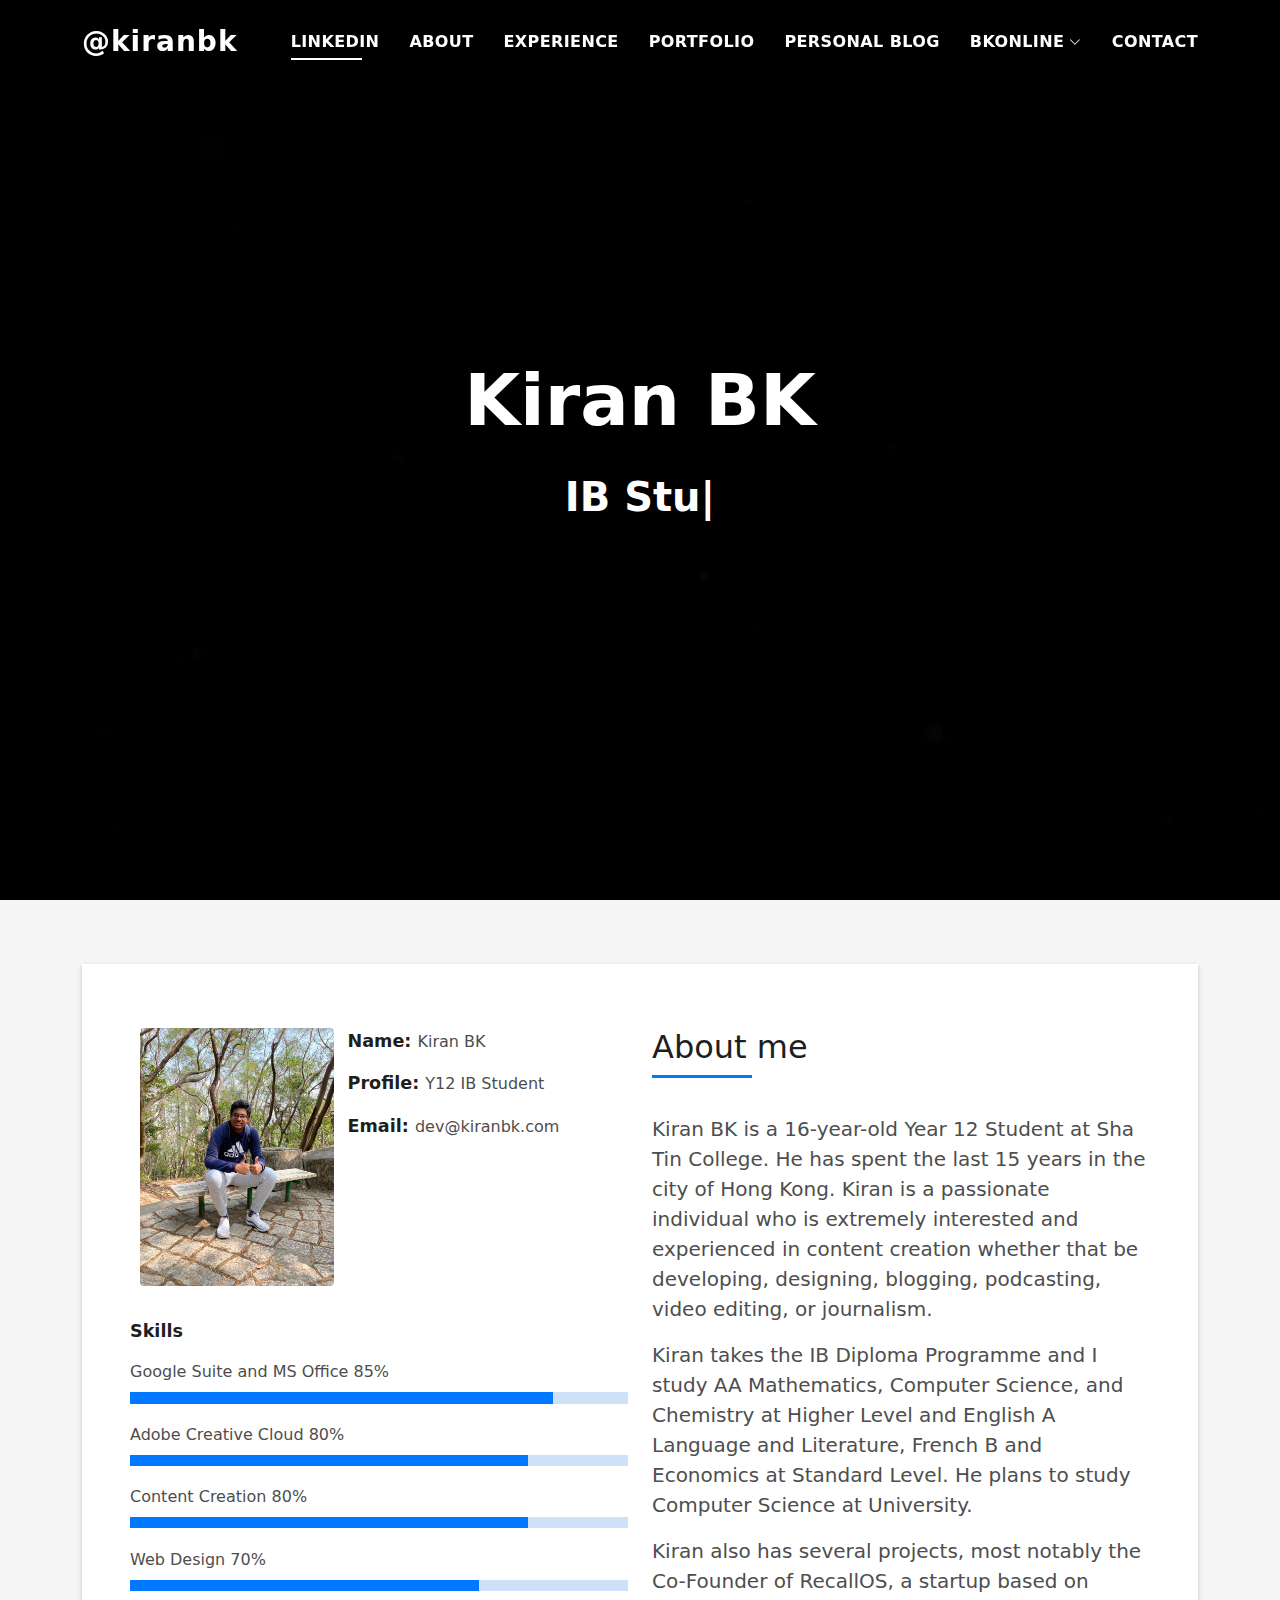
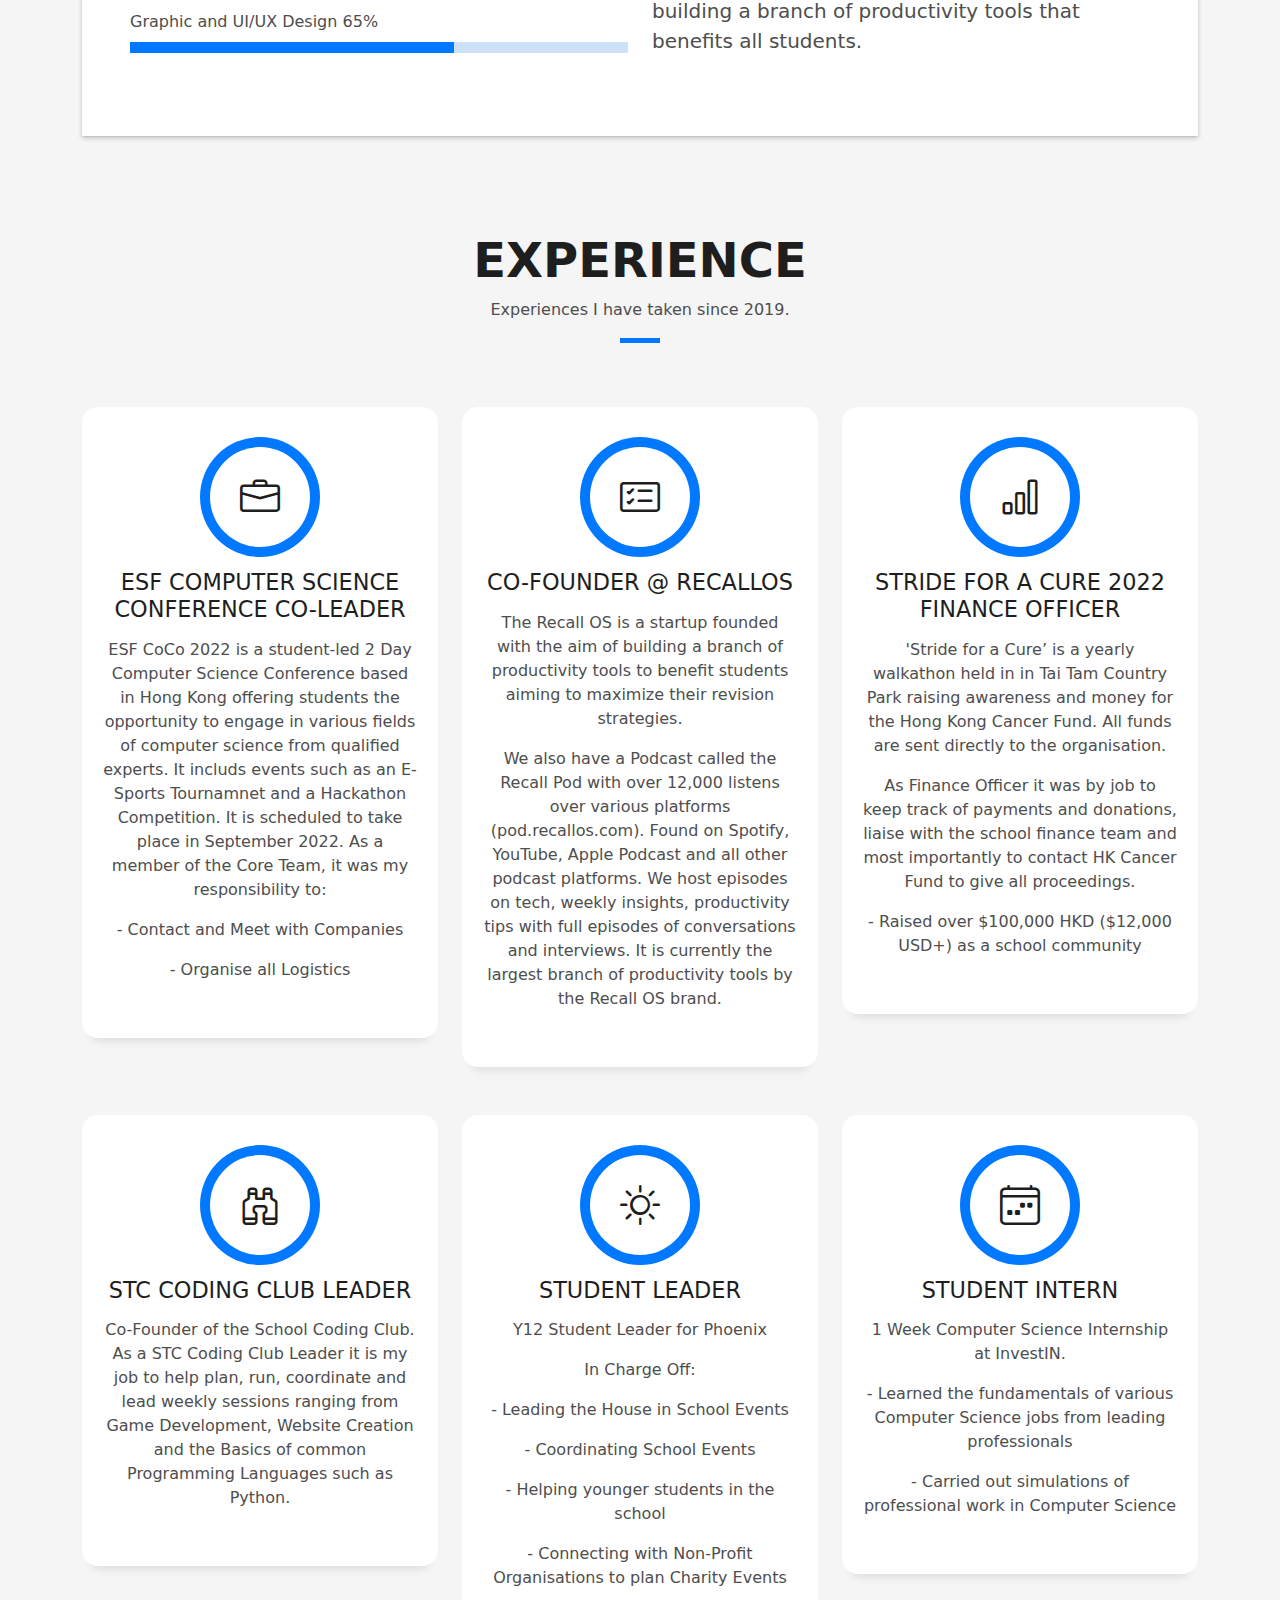
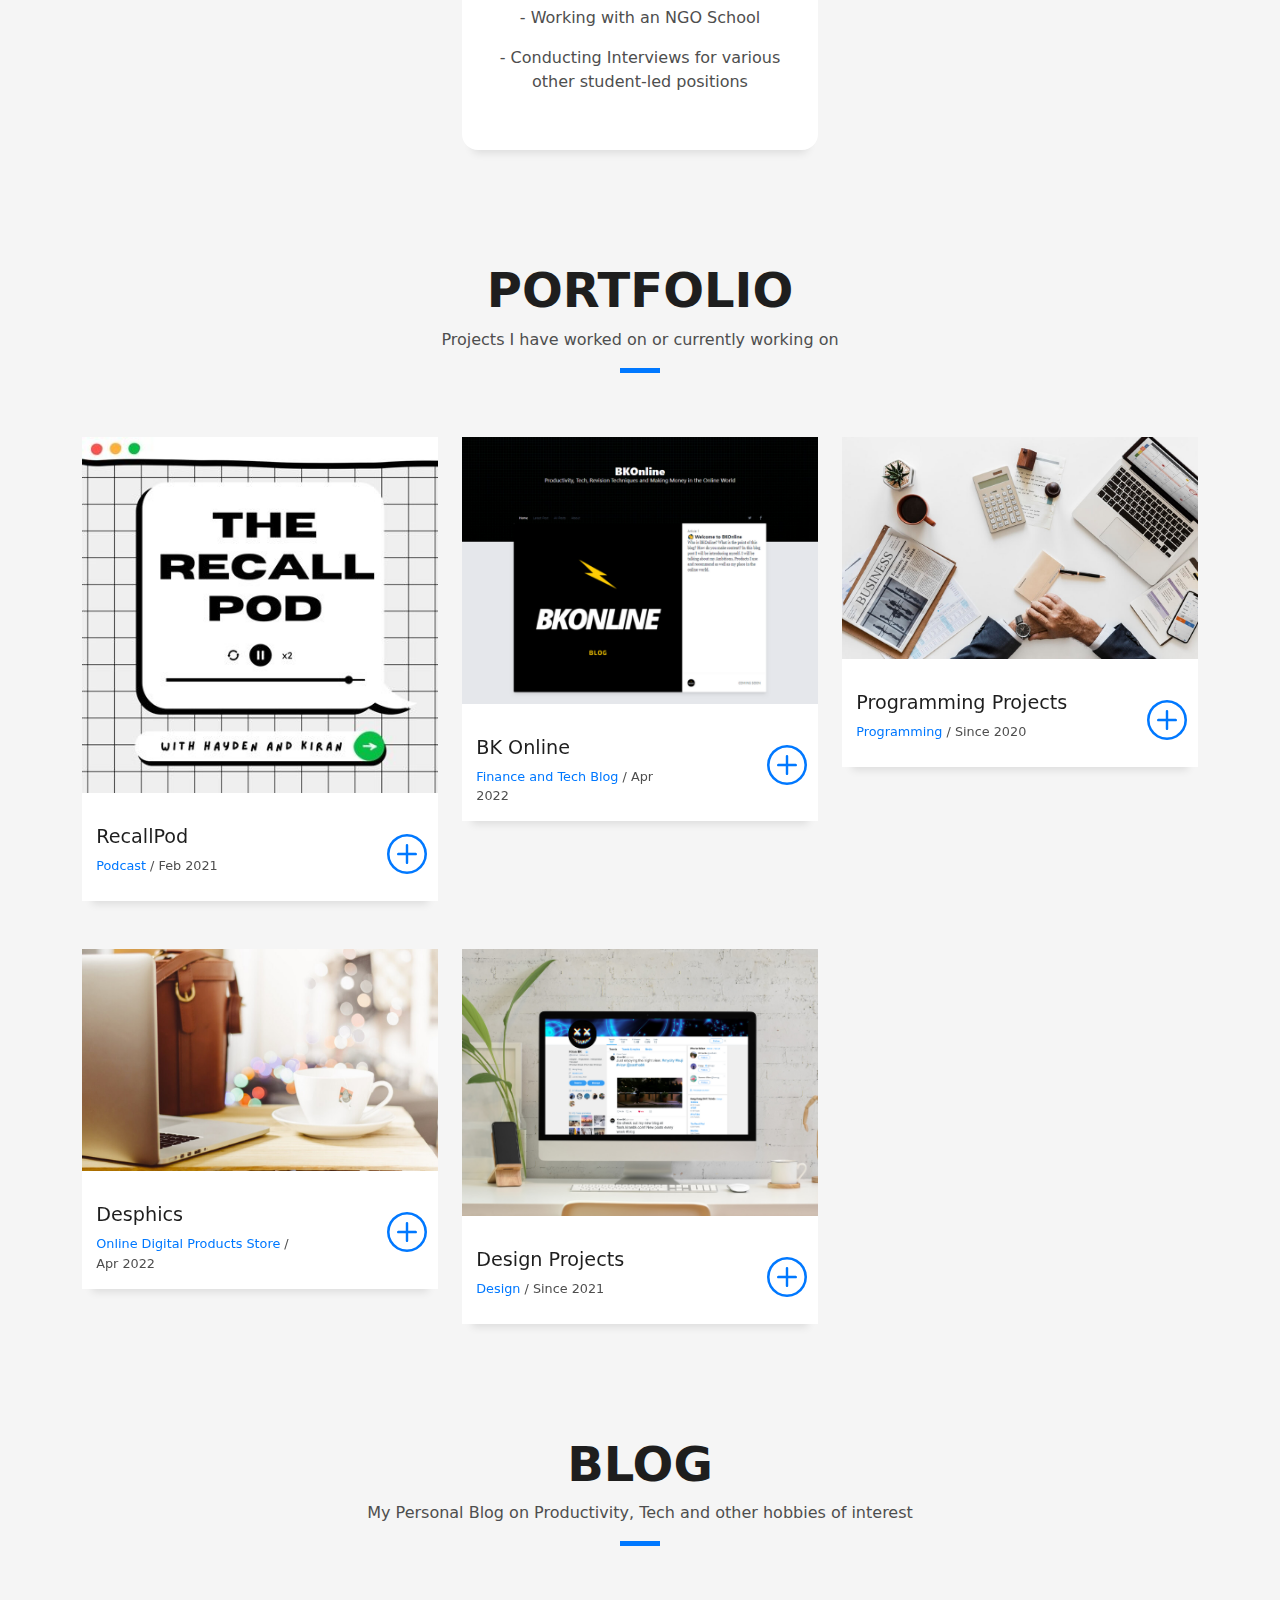
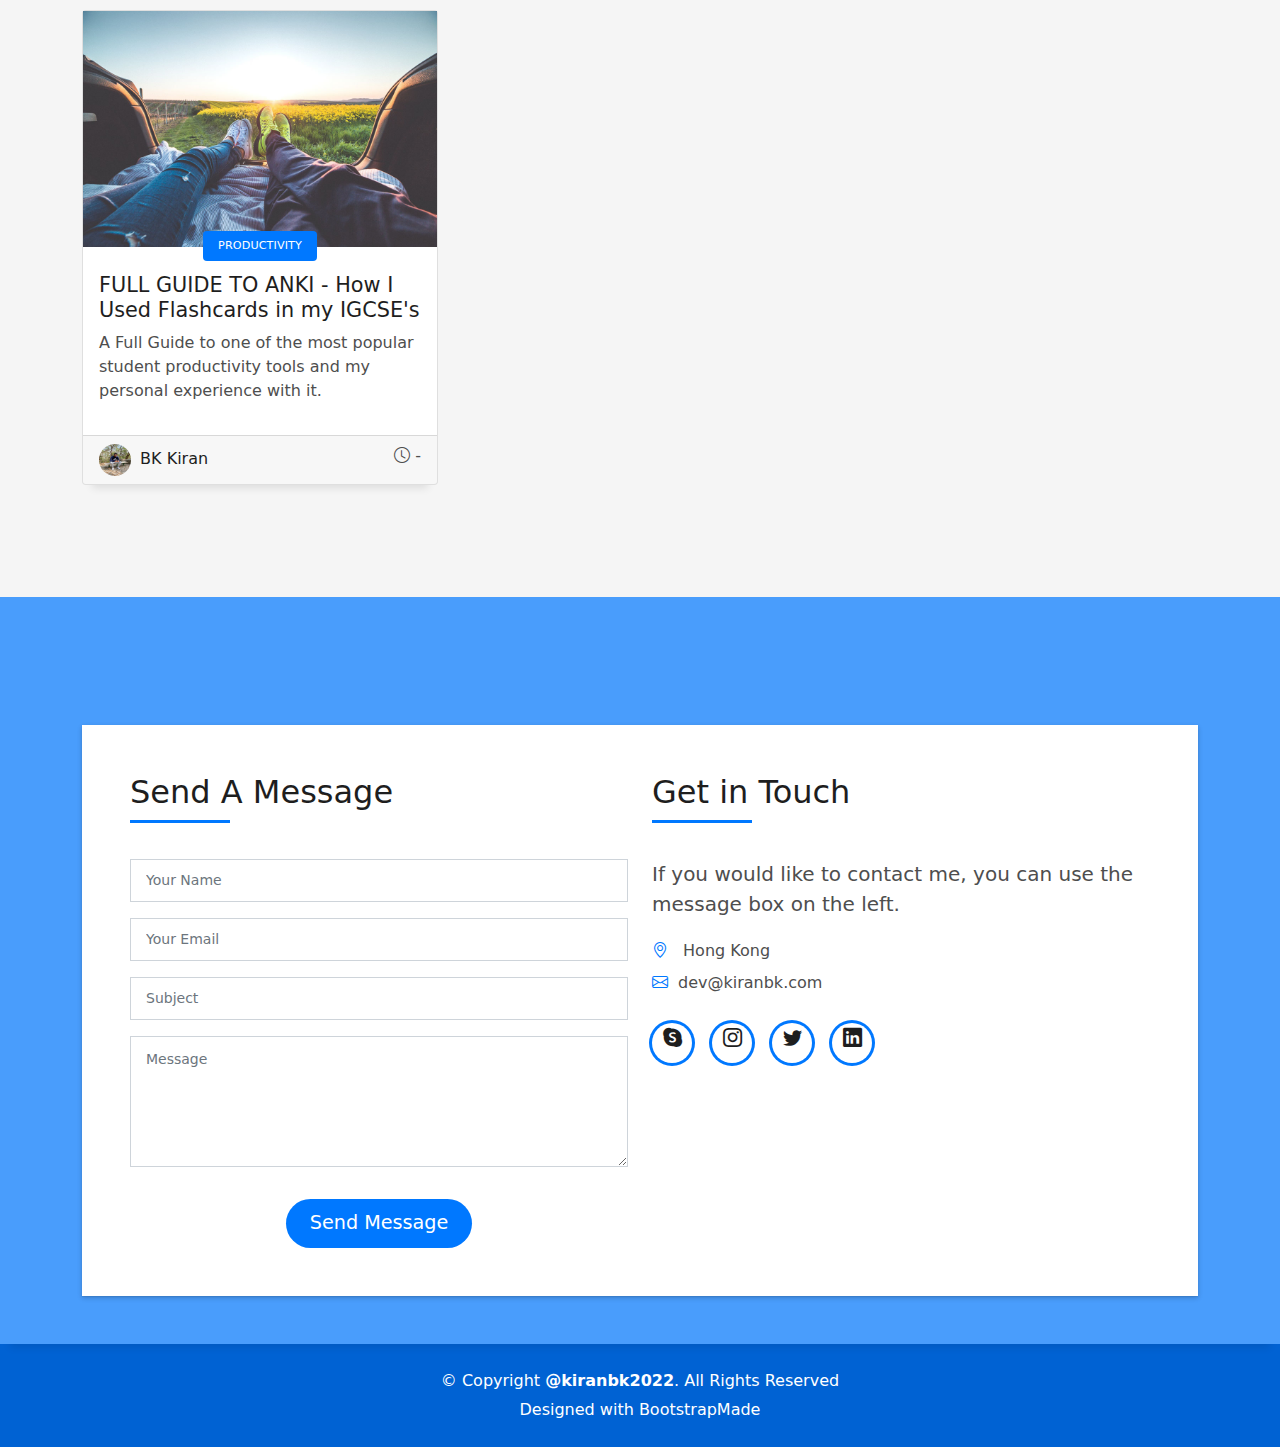
==== commit f92616c3: "Add files via upload" ====
--- a/index.html
+++ b/index.html
@@ -6,20 +6,18 @@
   <meta content="width=device-width, initial-scale=1.0" name="viewport">
 
   <title>@kiranbk</title>
-  <link rel="shortcut icon" href="favicon.png" type="image/x-icon">
   <meta content="" name="description">
   <meta content="" name="keywords">
 
-  <!-- Google Fonts -->
-  <link href="https://fonts.googleapis.com/css?family=Open+Sans:300,300i,400,400i,600,600i,700,700i|Raleway:300,300i,400,400i,500,500i,600,600i,700,700i|Poppins:300,300i,400,400i,500,500i,600,600i,700,700i" rel="stylesheet">
+  <!-- Favicons -->
+  <link href="favicon.png" rel="icon">
+  <link href="favicon.png" rel="apple-touch-icon">
 
   <!-- Vendor CSS Files -->
   <link href="assets/vendor/bootstrap/css/bootstrap.min.css" rel="stylesheet">
-  <link href="assets/vendor/icofont/icofont.min.css" rel="stylesheet">
-  <link href="assets/vendor/boxicons/css/boxicons.min.css" rel="stylesheet">
-  <link href="assets/vendor/venobox/venobox.css" rel="stylesheet">
-  <link href="assets/vendor/owl.carousel/assets/owl.carousel.min.css" rel="stylesheet">
-  <link href="assets/vendor/aos/aos.css" rel="stylesheet">
+  <link href="assets/vendor/bootstrap-icons/bootstrap-icons.css" rel="stylesheet">
+  <link href="assets/vendor/glightbox/css/glightbox.min.css" rel="stylesheet">
+  <link href="assets/vendor/swiper/swiper-bundle.min.css" rel="stylesheet">
 
   <!-- Template Main CSS File -->
   <link href="assets/css/style.css" rel="stylesheet">
@@ -28,521 +26,764 @@
 
 <body>
 
-  <!-- ======= Mobile nav toggle button ======= -->
-  <button type="button" class="mobile-nav-toggle d-xl-none"><i class="icofont-navigation-menu"></i></button>
-
   <!-- ======= Header ======= -->
-  <header id="header">
-    <div class="d-flex flex-column">
-
-      <div class="profile">
-        <img src="assets/img/bg.jpg" alt="" class="img-fluid rounded-circle">
-        <h1 class="text-light"><a href="index.html">Kiran BK</a></h1>
-        <div class="social-links mt-3 text-center">
-          <a href="https://twitter.com/kiranbk_" class="twitter"><i class="bx bxl-twitter"></i></a>
-          <a href="https://www.facebook.com/kiran.bk.167" class="facebook"><i class="bx bxl-facebook"></i></a>
-          <a href="https://www.instagram.com/_kiranb.k/" class="instagram"><i class="bx bxl-instagram"></i></a>
-          <a href="https://join.skype.com/invite/vgfv2QlJ5Igq" class="google-plus"><i class="bx bxl-skype"></i></a>
-          <a href="https://www.linkedin.com/in/kiran-bk-6008471b4/" class="linkedin"><i class="bx bxl-linkedin"></i></a>
-        </div>
-      </div>
-
-      <nav class="nav-menu">
+  <header id="header" class="fixed-top">
+    <div class="container d-flex align-items-center justify-content-between">
+
+      <h1 class="logo"><a href="index.html">@kiranbk</a></h1>
+      <!-- Uncomment below if you prefer to use an image logo -->
+      <!-- <a href="index.html" class="logo"><img src="assets/img/logo.png" alt="" class="img-fluid"></a>-->
+
+      <nav id="navbar" class="navbar">
         <ul>
-          <li class="active"><a href="index.html"><i class="bx bx-home"></i> <span>Home</span></a></li>
-          <li><a href="#about"><i class="bx bx-user"></i> <span>About</span></a></li>
-          <li><a href="#resume"><i class="bx bx-file-blank"></i> <span>Resume</span></a></li>
-          <li><a href="#portfolio"><i class="bx bx-book-content"></i> Portfolio</a></li>
-          <li><a href="#services"><i class="bx bx-server"></i> Skills</a></li>
-          <li><a href="#contact"><i class="bx bx-envelope"></i> Contact</a></li>
-
+          <li><a class="nav-link scrollto active" href="https://www.linkedin.com/in/kiran-bk-6008471b4/">LinkedIn</a></li>
+          <li><a class="nav-link scrollto" href="#about">About</a></li>
+          <li><a class="nav-link scrollto" href="#services">Experience</a></li>
+          <li><a class="nav-link scrollto " href="#work">Portfolio</a></li>
+          <li><a class="nav-link scrollto " href="#blog">Personal Blog</a></li>
+          <li class="dropdown"><a href="#"><span>BKOnline</span> <i class="bi bi-chevron-down"></i></a>
+            <ul>
+              <li><a href="http://bkonline.kiranbk.com/">Make Money Online as a Teenager</a></li>
+              <!-- <li class="dropdown"><a href="#"><span>Deep Drop Down</span> <i class="bi bi-chevron-right"></i></a>
+                <ul>
+                  <li><a href="#">Deep Drop Down 1</a></li>
+                  <li><a href="#">Deep Drop Down 2</a></li>
+                  <li><a href="#">Deep Drop Down 3</a></li>
+                  <li><a href="#">Deep Drop Down 4</a></li>
+                  <li><a href="#">Deep Drop Down 5</a></li>
+                </ul>
+              </li> -->
+              <!-- <li><a href="#">Drop Down 2</a></li>
+              <li><a href="#">Drop Down 3</a></li>
+              <li><a href="#">Drop Down 4</a></li> -->
+            </ul>
+          </li>
+          <li><a class="nav-link scrollto" href="#contact">Contact</a></li>
         </ul>
-      </nav><!-- .nav-menu -->
-      <button type="button" class="mobile-nav-toggle d-xl-none"><i class="icofont-navigation-menu"></i></button>
+        <i class="bi bi-list mobile-nav-toggle"></i>
+      </nav><!-- .navbar -->
 
     </div>
   </header><!-- End Header -->
 
   <!-- ======= Hero Section ======= -->
-  <section id="hero" class="d-flex flex-column justify-content-center align-items-center">
-    <div class="hero-container" data-aos="fade-in">
-      <h1>Kiran BK</h1>
-      <p>I'm <span class="typed" data-typed-items="an IB Student, a Developer, an Entrepreneur, a Designer"></span></p>
+  <div id="hero" class="hero route bg-image" style="background-image: url(assets/img/hero-bg.jpg)">
+    <div class="overlay-itro"></div>
+    <div class="hero-content display-table">
+      <div class="table-cell">
+        <div class="container">
+          <!--<p class="display-6 color-d">Hello, world!</p>-->
+          <h1 class="hero-title mb-4">Kiran BK</h1>
+          <p class="hero-subtitle"><span class="typed" data-typed-items="IB Student, Developer, Designer, Entrepreneur"></span></p>
+          <!-- <p class="pt-3"><a class="btn btn-primary btn js-scroll px-4" href="#about" role="button">Learn More</a></p> -->
+        </div>
+      </div>
     </div>
-  </section><!-- End Hero -->
+  </div><!-- End Hero Section -->
 
   <main id="main">
 
     <!-- ======= About Section ======= -->
-    <section id="about" class="about">
+    <section id="about" class="about-mf sect-pt4 route">
       <div class="container">
-
-        <div class="section-title">
-          <h2>About Me</h2>
-          <p>I am a Y12 Student currently in my first year in the IB Diploma Programme. I’ve studied the GCSE and IGCSE Programme between 2019 and 2021.
-
-            I have spent my whole childhood in the lively city of Hong Kong. I have been studying at Shatin College since August 2016 and I am scheduled to graduate in 2023. 
-            
-            I will be starting the IB Diploma in August. I am planning to take these subjects: English Language and Literature SL, French B SL, Economics SL, Chemistry HL, Computer Science HL, Mathematics AA HL.
-            
-            I am most passionate about programming, entrepreneurship, graphic designing as well as video production and editing.
-            
-            In my spare time, I love playing football, softball, cricket, chess, and some video games!
-            
-            At this moment, I am unclear on my job aspirations but I plan to study Computer Science , Business, or Economics at University.
-            </p>
-        </div>
-
-        <div class="row">
-          <div class="col-lg-4" data-aos="fade-right">
-            <img src="assets/img/bg.jpg" class="img-fluid" alt="">
-          </div>
-          <div class="col-lg-8 pt-4 pt-lg-0 content" data-aos="fade-left">
-            <h3> A IB Student, Developer, Designer and Entrepreneur</h3>
-            <div class="row">
-              <div class="col-lg-6">
-                <ul>
-                  <li><i class="icofont-rounded-right"></i> <strong>Birthday:</strong> 17 April 2005</li>
-                  <li><i class="icofont-rounded-right"></i> <strong>Website:</strong> www.kiranbk.com</li>
-                  <li><i class="icofont-rounded-right"></i> <strong>Phone:</strong> +852 9154 5542</li>
-                  <li><i class="icofont-rounded-right"></i> <strong>City:</strong> Hong Kong SAR</li>
-                </ul>
-              </div>
-              <div class="col-lg-6">
-                <ul>
-                  <li><i class="icofont-rounded-right"></i> <strong>Age:</strong> 16</li>
-                  <li><i class="icofont-rounded-right"></i> <strong>Curriculum:</strong> IB Diploma</li>
-                  <li><i class="icofont-rounded-right"></i> <strong>Email:</strong> dev@kiranbk.com</li>
-                </ul>
-              </div>
-            </div>
-            <p>
-              Activities and Societes: STCMUN Junior Liaison Officer, STCMUN Delegate, Y10/Y11 Student Leader, School Football Team, School Rounders Team, Tournament of the Minds Team, ESF Junior Math Challenge Representative
-            </p>
-          </div>
-        </div>
-
+        <div class="row">
+          <div class="col-sm-12">
+            <div class="box-shadow-full">
+              <div class="row">
+                <div class="col-md-6">
+                  <div class="row">
+                    <div class="col-sm-6 col-md-5">
+                      <div class="about-img">
+                        <img src="assets/img/bg.jpg" class="img-fluid rounded b-shadow-a" alt="">
+                      </div>
+                    </div>
+                    <div class="col-sm-6 col-md-7">
+                      <div class="about-info">
+                        <p><span class="title-s">Name: </span> <span>Kiran BK</span></p>
+                        <p><span class="title-s">Profile: </span> <span>Y12 IB Student</span></p>
+                        <p><span class="title-s">Email: </span> <span>dev@kiranbk.com</span></p>
+                      </div>
+                    </div>
+                  </div>
+                  <div class="skill-mf">
+                    <p class="title-s">Skills</p>
+                    <span>Google Suite and MS Office</span> <span class="pull-right">85%</span>
+                    <div class="progress">
+                      <div class="progress-bar" role="progressbar" style="width: 85%;" aria-valuenow="85" aria-valuemin="0" aria-valuemax="100"></div>
+                    </div>
+                    <span>Adobe Creative Cloud</span> <span class="pull-right">80%</span>
+                    <div class="progress">
+                      <div class="progress-bar" role="progressbar" style="width: 80%" aria-valuenow="80" aria-valuemin="0" aria-valuemax="100"></div>
+                    </div>
+                    <span>Content Creation</span> <span class="pull-right">80%</span>
+                    <div class="progress">
+                      <div class="progress-bar" role="progressbar" style="width: 80%" aria-valuenow="80" aria-valuemin="0" aria-valuemax="100"></div>
+                    </div>
+                    <span>Web Design</span> <span class="pull-right">70%</span>
+                    <div class="progress">
+                      <div class="progress-bar" role="progressbar" style="width: 70%" aria-valuenow="70" aria-valuemin="0" aria-valuemax="100"></div>
+                    </div>
+                    <span>Graphic and UI/UX Design</span> <span class="pull-right">65%</span>
+                    <div class="progress">
+                      <div class="progress-bar" role="progressbar" style="width: 65%" aria-valuenow="65" aria-valuemin="0" aria-valuemax="100"></div>
+                    </div>
+                    
+                  </div>
+
+                </div>
+                <div class="col-md-6">
+                  <div class="about-me pt-4 pt-md-0">
+                    <div class="title-box-2">
+                      <h5 class="title-left">
+                        About me
+                      </h5>
+                    </div>
+                    <p class="lead">
+                      Kiran BK is a 16-year-old Year 12 Student at Sha Tin College. He has spent the last 15 years in the city of Hong Kong. Kiran is a passionate individual who is extremely interested and experienced in content creation whether that be developing, designing, blogging, podcasting, video editing, or journalism. 
+
+                    </p>
+                    <p class="lead">
+                      Kiran takes the IB Diploma Programme and I study AA Mathematics, Computer Science, and Chemistry at Higher Level and English A Language and Literature, French B and Economics at Standard Level. He plans to study Computer Science at University. 
+                    </p>
+                    <p class="lead">
+                      Kiran also has several projects, most notably the Co-Founder of RecallOS, a startup based on building a branch of productivity tools that benefits all students.
+                    </p>
+                  </div>
+                </div>
+              </div>
+            </div>
+          </div>
+        </div>
       </div>
     </section><!-- End About Section -->
 
-    <!-- ======= Facts Section ======= -->
-    <section id="facts" class="facts">
+    <!-- ======= Services Section ======= -->
+    <section id="services" class="services-mf pt-5 route">
       <div class="container">
-
-        <div class="section-title">
-          <h2>Hobbies and Interests</h2>
-        </div>
-
-        <div class="row no-gutters">
-
-          <div class="col-lg-3 col-md-6 d-md-flex align-items-md-stretch" data-aos="fade-up">
-            <div class="count-box">
-              <i class="icofont-football-alt"></i>
-              <span data-toggle="counter-up">1</span>
-              <p><strong>Sports - </strong> Football, Cricket, Softball, Rounders</p>
-            </div>
-          </div>
-
-          <div class="col-lg-3 col-md-6 d-md-flex align-items-md-stretch" data-aos="fade-up" data-aos-delay="100">
-            <div class="count-box">
-              <i class="icofont-drawing-tablet"></i>
-              <span data-toggle="counter-up">2</span>
-              <p><strong>Designing - </strong> Graphics Design, UI Design, UX Design, Software Design</p>
-            </div>
-          </div>
-
-          <div class="col-lg-3 col-md-6 d-md-flex align-items-md-stretch" data-aos="fade-up" data-aos-delay="200">
-            <div class="count-box">
-              <i class="icofont-ui-video-play"></i>
-              <span data-toggle="counter-up">3</span>
-              <p><strong>Content Production - </strong> App Development, Programming, Video Editing and Production, Podcasting, Blogging</p>
-            </div>
-          </div>
-
-          <div class="col-lg-3 col-md-6 d-md-flex align-items-md-stretch" data-aos="fade-up" data-aos-delay="300">
-            <div class="count-box">
-              <i class="icofont-question-square"></i>
-              <span data-toggle="counter-up">4</span>
-              <p><strong>Others - </strong> Finance, Business and Marketing, Entrepreneurship, Technology</p>
-            </div>
-          </div>
-
-        </div>
-
-      </div>
-    </section><!-- End Facts Section -->
-
-    <!-- ======= Skills Section ======= -->
-    <section id="skills" class="skills section-bg">
+        <div class="row">
+          <div class="col-sm-12">
+            <div class="title-box text-center">
+              <h3 class="title-a">
+                Experience
+              </h3>
+              <p class="subtitle-a">
+                Experiences I have taken since 2019.  
+              </p>
+              <div class="line-mf"></div>
+            </div>
+          </div>
+        </div>
+        <div class="row">
+          <div class="col-md-4">
+            <div class="service-box">
+              <div class="service-ico">
+                <span class="ico-circle"><i class="bi bi-briefcase"></i></span>
+              </div>
+              <div class="service-content">
+                <h2 class="s-title">ESF Computer Science Conference Co-Leader</h2>
+                <p class="s-description text-center">
+                  ESF CoCo 2022 is a student-led 2 Day Computer Science Conference based in Hong Kong offering students the opportunity to engage in various fields of computer science from qualified experts. It includs events such as an E-Sports Tournamnet and a Hackathon Competition.
+                  It is scheduled to take place in September 2022. As a member of the Core Team, it was my responsibility to:
+                </p>
+                <p>
+                    - Contact and Meet with Companies
+                </p>
+                <p>
+                  - Organise all Logistics
+                </p>
+              </div>
+            </div>
+          </div>
+          <div class="col-md-4">
+            <div class="service-box">
+              <div class="service-ico">
+                <span class="ico-circle"><i class="bi bi-card-checklist"></i></span>
+              </div>
+              <div class="service-content">
+                <h2 class="s-title">Co-Founder @ RecallOS</h2>
+                <p class="s-description text-center">
+                  The Recall OS is a startup founded with the aim of building a branch of productivity tools to benefit students aiming to maximize their revision strategies.
+                </p>
+
+                <p>
+                  We also have a Podcast called the Recall Pod with over 12,000 listens over various platforms (pod.recallos.com). Found on Spotify, YouTube, Apple Podcast and all other podcast platforms.
+
+                  We host episodes on tech, weekly insights, productivity tips with full episodes of conversations and interviews. It is currently the largest branch of productivity tools by the Recall OS brand.
+                </p>
+              </div>
+            </div>
+          </div>
+          <div class="col-md-4">
+            <div class="service-box">
+              <div class="service-ico">
+                <span class="ico-circle"><i class="bi bi-bar-chart"></i></span>
+              </div>
+              <div class="service-content">
+                <h2 class="s-title">Stride For A Cure 2022 Finance Officer</h2>
+                <p class="s-description text-center">
+                  'Stride for a Cure’ is a yearly walkathon held in in Tai Tam Country Park raising awareness and money for the Hong Kong Cancer Fund. All funds are sent directly to the organisation.
+                </p>
+                <p>
+                  As Finance Officer it was by job to keep track of payments and donations, liaise with the school finance team and most importantly to contact HK Cancer Fund to give all proceedings.
+                </p>
+                <p>
+                  - Raised over $100,000 HKD ($12,000 USD+) as a school community 
+                </p>
+              </div>
+            </div>
+          </div>
+          <div class="col-md-4">
+            <div class="service-box">
+              <div class="service-ico">
+                <span class="ico-circle"><i class="bi bi-binoculars"></i></span>
+              </div>
+              <div class="service-content">
+                <h2 class="s-title">STC Coding Club Leader</h2>
+                <p class="s-description text-center">
+                  Co-Founder of the School Coding Club. As a STC Coding Club Leader it is my job to help plan, run, coordinate and lead weekly sessions ranging from Game Development, Website Creation and the Basics of common Programming Languages such as Python.
+                </p>
+              </div>
+            </div>
+          </div>
+          <div class="col-md-4">
+            <div class="service-box">
+              <div class="service-ico">
+                <span class="ico-circle"><i class="bi bi-brightness-high"></i></span>
+              </div>
+              <div class="service-content">
+                <h2 class="s-title">Student Leader</h2>
+                <p class="s-description text-center">
+                  Y12 Student Leader for Phoenix
+
+                  <p>In Charge Off:</p>
+                  <p>- Leading the House in School Events</p> 
+                  <p>- Coordinating School Events</p>
+                  <p>- Helping younger students in the school</p>
+                  <p>- Connecting with Non-Profit Organisations to plan Charity Events</p>
+                  <p>- Working with an NGO School</p>
+                  <p>- Conducting Interviews for various other student-led positions</p>
+                </p>
+              </div>
+            </div>
+          </div>
+          <div class="col-md-4">
+            <div class="service-box">
+              <div class="service-ico">
+                <span class="ico-circle"><i class="bi bi-calendar4-week"></i></span>
+              </div>
+              <div class="service-content">
+                <h2 class="s-title">Student Intern</h2>
+                <p class="s-description text-center">
+                  1 Week Computer Science Internship at InvestIN. 
+
+                  <p>- Learned the fundamentals of various Computer Science jobs from leading professionals</p>
+                  <p>- Carried out simulations of professional work in Computer Science</p>
+                </p>
+              </div>
+            </div>
+          </div>
+        </div>
+      </div>
+    </section><!-- End Services Section -->
+
+    <!-- ======= Counter Section ======= -->
+    <!-- <div class="section-counter paralax-mf bg-image" style="background-image: url(assets/img/counters-bg.jpg)">
+      <div class="overlay-mf"></div>
+      <div class="container position-relative">
+        <div class="row">
+          <div class="col-sm-3 col-lg-3">
+            <div class="counter-box counter-box pt-4 pt-md-0">
+              <div class="counter-ico">
+                <span class="ico-circle"><i class="bi bi-check"></i></span>
+              </div>
+              <div class="counter-num">
+                <p data-purecounter-start="0" data-purecounter-end="450" data-purecounter-duration="1" class="counter purecounter"></p>
+                <span class="counter-text">WORKS COMPLETED</span>
+              </div>
+            </div>
+          </div>
+          <div class="col-sm-3 col-lg-3">
+            <div class="counter-box pt-4 pt-md-0">
+              <div class="counter-ico">
+                <span class="ico-circle"><i class="bi bi-journal-richtext"></i></span>
+              </div>
+              <div class="counter-num">
+                <p data-purecounter-start="0" data-purecounter-end="25" data-purecounter-duration="1" class="counter purecounter"></p>
+                <span class="counter-text">YEARS OF EXPERIENCE</span>
+              </div>
+            </div>
+          </div>
+          <div class="col-sm-3 col-lg-3">
+            <div class="counter-box pt-4 pt-md-0">
+              <div class="counter-ico">
+                <span class="ico-circle"><i class="bi bi-people"></i></span>
+              </div>
+              <div class="counter-num">
+                <p data-purecounter-start="0" data-purecounter-end="550" data-purecounter-duration="1" class="counter purecounter"></p>
+                <span class="counter-text">TOTAL CLIENTS</span>
+              </div>
+            </div>
+          </div>
+          <div class="col-sm-3 col-lg-3">
+            <div class="counter-box pt-4 pt-md-0">
+              <div class="counter-ico">
+                <span class="ico-circle"><i class="bi bi-award"></i></span>
+              </div>
+              <div class="counter-num">
+                <p data-purecounter-start="0" data-purecounter-end="48" data-purecounter-duration="1" class="counter purecounter"></p>
+                <span class="counter-text">AWARD WON</span>
+              </div>
+            </div>
+          </div>
+        </div>
+      </div>
+    </div> -->
+
+    <!-- ======= Portfolio Section ======= -->
+    <section id="work" class="portfolio-mf sect-pt4 route">
       <div class="container">
-
-        <div class="section-title">
-          <h2>Skills</h2>
-        </div>
-
-        <div class="row skills-content">
-
-          <div class="col-lg-6" data-aos="fade-up">
-
-            <div class="progress">
-              <span class="skill">Google Suite and MS office <i class="val">95%</i></span>
-              <div class="progress-bar-wrap">
-                <div class="progress-bar" role="progressbar" aria-valuenow="95" aria-valuemin="0" aria-valuemax="100"></div>
-              </div>
-            </div>
-
-            <div class="progress">
-              <span class="skill">Adobe Creative Cloud <i class="val">95%</i></span>
-              <div class="progress-bar-wrap">
-                <div class="progress-bar" role="progressbar" aria-valuenow="85" aria-valuemin="0" aria-valuemax="100"></div>
-              </div>
-            </div>
-
-            <div class="progress">
-              <span class="skill">Content Creation<i class="val">80%</i></span>
-              <div class="progress-bar-wrap">
-                <div class="progress-bar" role="progressbar" aria-valuenow="80" aria-valuemin="0" aria-valuemax="100"></div>
-              </div>
-            </div>
-
-            <div class="progress">
-              <span class="skill">Web Design <i class="val">65%</i></span>
-              <div class="progress-bar-wrap">
-                <div class="progress-bar" role="progressbar" aria-valuenow="70" aria-valuemin="0" aria-valuemax="100"></div>
-              </div>
-            </div>
-
-            <div class="progress">
-              <span class="skill">Javascript and Python <i class="val">55%</i></span>
-              <div class="progress-bar-wrap">
-                <div class="progress-bar" role="progressbar" aria-valuenow="55" aria-valuemin="0" aria-valuemax="100"></div>
-            </div>
-            
-            </div>
-
-          </div>
-
-        </div>
-
-      </div>
-    </section><!-- End Skills Section -->
-
-    <!-- ======= Resume Section ======= -->
-    <section id="resume" class="resume">
+        <div class="row">
+          <div class="col-sm-12">
+            <div class="title-box text-center">
+              <h3 class="title-a">
+                Portfolio
+              </h3>
+              <p class="subtitle-a">
+                Projects I have worked on or currently working on
+              </p>
+              <div class="line-mf"></div>
+            </div>
+          </div>
+        </div>
+        <div class="row">
+          <div class="col-md-4">
+            <div class="work-box">
+              <a href="recallos.jpg" data-gallery="portfolioGallery" class="portfolio-lightbox">
+                <div class="work-img">
+                  <img src="recallos.jpg" alt="" class="img-fluid">
+                </div>
+              </a>
+              <div class="work-content">
+                <div class="row">
+                  <div class="col-sm-8">
+                    <h2 class="w-title">RecallPod</h2>
+                    <div class="w-more">
+                      <span class="w-ctegory">Podcast</span> / <span class="w-date">Feb 2021</span>
+                    </div>
+                  </div>
+                  <div class="col-sm-4">
+                    <div class="w-like">
+                      <a href="https://www.youtube.com/c/TheRecallPod"> <span class="bi bi-plus-circle"></span></a>
+                    </div>
+                  </div>
+                </div>
+              </div>
+            </div>
+          </div>
+          <div class="col-md-4">
+            <div class="work-box">
+              <a href="blog.png" data-gallery="portfolioGallery" class="portfolio-lightbox">
+                <div class="work-img">
+                  <img src="blog.png" alt="" class="img-fluid">
+                </div>
+              </a>
+              <div class="work-content">
+                <div class="row">
+                  <div class="col-sm-8">
+                    <h2 class="w-title">BK Online</h2>
+                    <div class="w-more">
+                      <span class="w-ctegory">Finance and Tech Blog</span> / <span class="w-date">Apr 2022</span>
+                    </div>
+                  </div>
+                  <div class="col-sm-4">
+                    <div class="w-like">
+                      <a href="bkonline.kiranbk.com" target="__blank"> <span class="bi bi-plus-circle"></span></a>
+                    </div>
+                  </div>
+                </div>
+              </div>
+            </div>
+          </div>
+          <div class="col-md-4">
+            <div class="work-box">
+              <a href="assets/img/work-3.jpg" data-gallery="portfolioGallery" class="portfolio-lightbox">
+                <div class="work-img">
+                  <img src="assets/img/work-3.jpg" alt="" class="img-fluid">
+                </div>
+              </a>
+              <div class="work-content">
+                <div class="row">
+                  <div class="col-sm-8">
+                    <h2 class="w-title">Programming Projects</h2>
+                    <div class="w-more">
+                      <span class="w-ctegory">Programming</span> / <span class="w-date">Since 2020</span>
+                    </div>
+                  </div>
+                  <div class="col-sm-4">
+                    <div class="w-like">
+                      <a href="programming/index.html" target="__blank"> <span class="bi bi-plus-circle"></span></a>
+                    </div>
+                  </div>
+                </div>
+              </div>
+            </div>
+          </div>
+          <div class="col-md-4">
+            <div class="work-box">
+              <a href="assets/img/work-4.jpg" data-gallery="portfolioGallery" class="portfolio-lightbox">
+                <div class="work-img">
+                  <img src="assets/img/work-4.jpg" alt="" class="img-fluid">
+                </div>
+              </a>
+              <div class="work-content">
+                <div class="row">
+                  <div class="col-sm-8">
+                    <h2 class="w-title">Desphics</h2>
+                    <div class="w-more">
+                      <span class="w-ctegory">Online Digital Products Store</span> / <span class="w-date">Apr 2022</span>
+                    </div>
+                  </div>
+                  <div class="col-sm-4">
+                    <div class="w-like">
+                      <a href="#"> <span class="bi bi-plus-circle"></span></a>
+                    </div>
+                  </div>
+                </div>
+              </div>
+            </div>
+          </div>
+          <div class="col-md-4">
+            <div class="work-box">
+              <a href="Home.png" data-gallery="portfolioGallery" class="portfolio-lightbox">
+                <div class="work-img">
+                  <img src="Home.png" alt="" class="img-fluid">
+                </div>
+              </a>
+              <div class="work-content">
+                <div class="row">
+                  <div class="col-sm-8">
+                    <h2 class="w-title">Design Projects</h2>
+                    <div class="w-more">
+                      <span class="w-ctegory">Design</span> / <span class="w-date">Since 2021</span>
+                    </div>
+                  </div>
+                  <div class="col-sm-4">
+                    <div class="w-like">
+                      <a href="graphics/index.html" target="__blank"> <span class="bi bi-plus-circle"></span></a>
+                    </div>
+                  </div>
+                </div>
+              </div>
+            </div>
+          </div>
+          <!-- <div class="col-md-4">
+            <div class="work-box">
+              <a href="assets/img/work-6.jpg" data-gallery="portfolioGallery" class="portfolio-lightbox">
+                <div class="work-img">
+                  <img src="assets/img/work-6.jpg" alt="" class="img-fluid">
+                </div>
+              </a>
+              <div class="work-content">
+                <div class="row">
+                  <div class="col-sm-8">
+                    <h2 class="w-title">Studio Big Bang</h2>
+                    <div class="w-more">
+                      <span class="w-ctegory">Web Design</span> / <span class="w-date">18 Sep. 2017</span>
+                    </div>
+                  </div>
+                  <div class="col-sm-4">
+                    <div class="w-like">
+                      <a href="portfolio-details.html"> <span class="bi bi-plus-circle"></span></a>
+                    </div>
+                  </div>
+                </div>
+              </div>
+            </div>
+          </div> -->
+
+        </div>
+      </div>
+    </section><!-- End Portfolio Section -->
+
+    <!-- ======= Testimonials Section ======= -->
+    <!-- <div class="testimonials paralax-mf bg-image" style="background-image: url(assets/img/overlay-bg.jpg)">
+      <div class="overlay-mf"></div>
       <div class="container">
-
-        <div class="section-title">
-          <h2>Resume</h2>
-          <p><a href="https://drive.google.com/file/d/1J1_d2ryu1FD-bGUfI4q0steVwaYBkPq-/view" target="_blank">View Resume</a></p>
-        </div>
-
-        <div class="row">
-          <div class="col-lg-6" data-aos="fade-up">
-            <h3 class="resume-title">Summary</h3>
-            <div class="resume-item pb-0">
-              <h4>Kiran BK</h4>
-              <p><em>Current Year 12 IB student and a passionate developer and designer who is open to internship or freelance opportunities. I'm open to website development, logo/PDF/presentation creation, graphical designs or blog work.  </em></p>
-              <ul>
-                <li>Hong Kong</li>
-                <li>(+852) 9154 5542</li>
-                <li>dev@kiranbk.com</li>
-              </ul>
-            </div>
-
-            <h3 class="resume-title">Education</h3>
-            <div class="resume-item">
-              <h4>IB Diploma Programme</h4>
-              <h5>2021 - 2023</h5>
-              <p><em>Sha Tin College</em></p>
-              <p>Taking 3 HL's in Computer Science, Mathematics AA, Chemistry and 3 SL's in English A Lang and Lit, French B and Economics. </p>
-            </div>
-            <div class="resume-item">
-              <h4>KS3 &amp; IGCSE</h4>
-              <h5>2016 - 2021</h5>
-              <p><em>Sha Tin College</em></p>
-              <p>During 2019 - 2021 I studied and took exams in the following subjects: CIE IGCSE Computer Science, Mathematics Extended, Coordinated Science and French. AQA English Language and Linterature. EdExcel History and Economics.</p>
-            </div>
-          </div>
-          <div class="col-lg-6" data-aos="fade-up" data-aos-delay="100">
-            <h3 class="resume-title">Experience</h3>
-            <div class="resume-item">
-              <h4>Recallos</h4>
-              <h5>2021 - Present</h5>
-              <p><em>Student-Led Organisation </em></p>
-              <ul>
-                <li>Developing and launching addons and software to help maximise productivity for students of all ages.</li>
-                <li>Created podcast episodes and other informative content to help students strive in their studies and find the right balance between work and leisure.  </li>
-                <li>Creating a website that help students and allow them to find various notes, past papers, practice questions and other useful resources across a multitude of subjects.</li>
-              </ul>
-            </div>
-            <div class="resume-item">
-              <h4>Junior Reporter</h4>
-              <h5>2021 -</h5>
-              <p><em>SCMP Young Post</em></p>
-              <ul>
-                <li>Creating and Publishing Articles to Young Readers section in Hong Kong's largest News Organisation.</li>
-              </ul>
-            </div>
-
-            <div class="resume-item">
-              <h4>Freelance Designer</h4>
-              <h5>2021 -</h5>
-              <p><em>Upwork, 99 Designs, Envato Studios</em></p>
-              <ul>
-                <li>A new member of Upwork, 99 Designs and Envato Studios with the aim of creating high quality graphics and other deisgns to clients</li>
-              </ul>
-            </div>
-
-          </div>
-        </div>
-
-      </div>
-    </section><!-- End Resume Section -->
-
-    <!-- ======= Portfolio Section ======= -->
-    <section id="portfolio" class="portfolio section-bg">
+        <div class="row">
+          <div class="col-md-12">
+
+            <div class="testimonials-slider swiper" data-aos="fade-up" data-aos-delay="100">
+              <div class="swiper-wrapper">
+
+                <div class="swiper-slide">
+                  <div class="testimonial-box">
+                    <div class="author-test">
+                      <img src="assets/img/testimonial-2.jpg" alt="" class="rounded-circle b-shadow-a">
+                      <span class="author">Xavi Alonso</span>
+                    </div>
+                    <div class="content-test">
+                      <p class="description lead">
+                        Curabitur arcu erat, accumsan id imperdiet et, porttitor at sem. Lorem ipsum dolor sit amet,
+                        consectetur adipiscing elit.
+                      </p>
+                    </div>
+                  </div>
+                </div>
+
+                <div class="swiper-slide">
+                  <div class="testimonial-box">
+                    <div class="author-test">
+                      <img src="assets/img/testimonial-4.jpg" alt="" class="rounded-circle b-shadow-a">
+                      <span class="author">Marta Socrate</span>
+                    </div>
+                    <div class="content-test">
+                      <p class="description lead">
+                        Curabitur arcu erat, accumsan id imperdiet et, porttitor at sem. Lorem ipsum dolor sit amet,
+                        consectetur adipiscing elit.
+                      </p>
+                    </div>
+                  </div>
+                </div>
+              </div>
+              <div class="swiper-pagination"></div>
+            </div> -->
+
+            <!-- <div id="testimonial-mf" class="owl-carousel owl-theme">
+          
+        </div> -->
+          </div>
+        </div>
+      </div>
+    </div><!-- End Testimonials Section -->
+
+    <!-- ======= Blog Section ======= -->
+    <section id="blog" class="blog-mf sect-pt4 route">
       <div class="container">
-
-        <div class="section-title">
-          <h2>Portfolio</h2>
-          <p>Here are all my current projects in the fields of Deisgn Projects (Graphics, UX/UI), Programming Projects and other unique projects I would like to showcase. Some of these projects are still in development. </p>
-        </div>
-
-        <div class="row" data-aos="fade-up">
-          <div class="col-lg-12 d-flex justify-content-center">
-            <ul id="portfolio-flters">
-              <li data-filter="*" class="filter-active">All</li>
-              <li data-filter=".filter-app">Design</li>
-              <li data-filter=".filter-card">App</li>
-              <li data-filter=".filter-web">Web</li>
-            </ul>
-          </div>
-        </div>
-
-        <div class="row portfolio-container" data-aos="fade-up" data-aos-delay="100">
-
-          <div class="col-lg-4 col-md-6 portfolio-item filter-app">
-            <div class="portfolio-wrap">
-              <img src="1.png" class="img-fluid" alt="">
-              <div class="portfolio-links">
-                <a href="1.png" data-gall="portfolioGallery" class="venobox" title="App 1"><i class="bx bx-plus"></i></a>
-                <a href="https://xd.adobe.com/view/60696ba7-8300-487d-b7ff-25b1cadda158-353a/" title="More Details" target="_blank"><i class="bx bx-link"></i></a>
-              </div>
-            </div>
-          </div>
-
-          <div class="col-lg-4 col-md-6 portfolio-item filter-web">
-            <div class="portfolio-wrap">
-              <img src="blog.png" class="img-fluid" alt="">
-              <div class="portfolio-links">
-                <a href="blog.png" data-gall="portfolioGallery" class="venobox" title="Web 3"><i class="bx bx-plus"></i></a>
-                <a href="#" title="More Details"><i class="bx bx-link"></i></a>
-              </div>
-            </div>
-          </div>
-
-          <div class="col-lg-4 col-md-6 portfolio-item filter-app">
-            <div class="portfolio-wrap">
-              <img src="Home.png" class="img-fluid" alt="">
-              <div class="portfolio-links">
-                <a href="Home.png" data-gall="portfolioGallery" class="venobox" title="App 2"><i class="bx bx-plus"></i></a>
-                <a href="https://www.behance.net/gallery/125100545/Instagram-and-Twitter-Concept" title="More Details"  target="_blank"><i class="bx bx-link"></i></a>
-              </div>
-            </div>
-          </div>
-
-          <div class="col-lg-4 col-md-6 portfolio-item filter-web">
-            <div class="portfolio-wrap">
-              <img src="study (1).png" class="img-fluid" alt="">
-              <div class="portfolio-links">
-                <a href="study (1).png" data-gall="portfolioGallery" class="venobox" title="Web 2"><i class="bx bx-plus"></i></a>
-                <a href="https://igcsehub.github.io/" title="More Details"  target="_blank"><i class="bx bx-link"></i></a>
-              </div>
-            </div>
-          </div>
-
-          <div class="col-lg-4 col-md-6 portfolio-item filter-app">
-            <div class="portfolio-wrap">
-              <img src="homemenu.png" class="img-fluid" alt="">
-              <div class="portfolio-links">
-                <a href="homemenu.png" data-gall="portfolioGallery" class="venobox" title="App 3"><i class="bx bx-plus"></i></a>
-                <a href="https://www.behance.net/gallery/125100767/Fifa-22-Concept" title="More Details"  target="_blank"><i class="bx bx-link"></i></a>
-              </div>
-            </div>
-          </div>
-
-          <div class="col-lg-4 col-md-6 portfolio-item filter-card">
-            <div class="portfolio-wrap">
-              <img src="projects.png" class="img-fluid" alt="">
-              <div class="portfolio-links">
-                <a href="projects.png" data-gall="portfolioGallery" class="venobox" title="Card 1"><i class="bx bx-plus"></i></a>
-                <a href="programming/index.html" title="More Details" ><i class="bx bx-link"></i></a>
-              </div>
-            </div>
-          </div>
-
-          <div class="col-lg-4 col-md-6 portfolio-item filter-web">
-            <div class="portfolio-wrap">
-              <img src="fix.png" class="img-fluid" alt="">
-              <div class="portfolio-links">
-                <a href="fix.png" data-gall="portfolioGallery" class="venobox" title="Web 3"><i class="bx bx-plus"></i></a>
-                <a href="error.html" title="More Details"  target="_blank"><i class="bx bx-link"></i></a>
-              </div>
-            </div>
-          </div>
-
-        </div>
-
-      </div>
-    </section><!-- End Portfolio Section -->
-
-    <!-- ======= Services Section ======= -->
-    <!-- <section id="services" class="services">
+        <div class="row">
+          <div class="col-sm-12">
+            <div class="title-box text-center">
+              <h3 class="title-a">
+                Blog
+              </h3>
+              <p class="subtitle-a">
+                My Personal Blog on Productivity, Tech and other hobbies of interest
+              </p>
+              <div class="line-mf"></div>
+            </div>
+          </div>
+        </div>
+        <div class="row">
+          <div class="col-md-4">
+            <div class="card card-blog">
+              <div class="card-img">
+                <a href="#"><img src="assets/img/post-1.jpg" alt="" class="img-fluid"></a>
+              </div>
+              <div class="card-body">
+                <div class="card-category-box">
+                  <div class="card-category">
+                    <h6 class="category">Productivity</h6>
+                  </div>
+                </div>
+                <h3 class="card-title"><a href="blog-single.html">FULL GUIDE TO ANKI - How I Used Flashcards in my IGCSE's</a></h3>
+                <p class="card-description">
+                 A Full Guide to one of the most popular student productivity tools and my personal experience with it. 
+                </p>
+              </div>
+              <div class="card-footer">
+                <div class="post-author">
+                  <a href="#">
+                    <img src="assets/img/bg.jpg" alt="" class="avatar rounded-circle">
+                    <span class="author">BK Kiran</span>
+                  </a>
+                </div>
+                <div class="post-date">
+                  <span class="bi bi-clock"></span> -
+                </div>
+              </div>
+            </div>
+          </div>
+          <!-- <div class="col-md-4">
+            <div class="card card-blog">
+              <div class="card-img">
+                <a href="blog-single.html"><img src="assets/img/post-2.jpg" alt="" class="img-fluid"></a>
+              </div>
+              <div class="card-body">
+                <div class="card-category-box">
+                  <div class="card-category">
+                    <h6 class="category">Web Design</h6>
+                  </div>
+                </div>
+                <h3 class="card-title"><a href="blog-single.html">See more ideas about Travel</a></h3>
+                <p class="card-description">
+                  Proin eget tortor risus. Pellentesque in ipsum id orci porta dapibus. Praesent sapien massa, convallis
+                  a pellentesque nec,
+                  egestas non nisi.
+                </p>
+              </div>
+              <div class="card-footer">
+                <div class="post-author">
+                  <a href="#">
+                    <img src="assets/img/testimonial-2.jpg" alt="" class="avatar rounded-circle">
+                    <span class="author">Morgan Freeman</span>
+                  </a>
+                </div>
+                <div class="post-date">
+                  <span class="bi bi-clock"></span> 10 min
+                </div>
+              </div>
+            </div>
+          </div> -->
+          <!-- <div class="col-md-4">
+            <div class="card card-blog">
+              <div class="card-img">
+                <a href="blog-single.html"><img src="assets/img/post-3.jpg" alt="" class="img-fluid"></a>
+              </div>
+              <div class="card-body">
+                <div class="card-category-box">
+                  <div class="card-category">
+                    <h6 class="category">Web Design</h6>
+                  </div>
+                </div>
+                <h3 class="card-title"><a href="blog-single.html">See more ideas about Travel</a></h3>
+                <p class="card-description">
+                  Proin eget tortor risus. Pellentesque in ipsum id orci porta dapibus. Praesent sapien massa, convallis
+                  a pellentesque nec,
+                  egestas non nisi.
+                </p>
+              </div>
+              <div class="card-footer">
+                <div class="post-author">
+                  <a href="#">
+                    <img src="assets/img/testimonial-2.jpg" alt="" class="avatar rounded-circle">
+                    <span class="author">Morgan Freeman</span>
+                  </a>
+                </div>
+                <div class="post-date">
+                  <span class="bi bi-clock"></span> 10 min
+                </div>
+              </div>
+            </div>
+          </div> -->
+        </div>
+      </div>
+    </section><!-- End Blog Section -->
+
+    <!-- ======= Contact Section ======= -->
+    <section id="contact" class="paralax-mf footer-paralax bg-image sect-mt4 route" style="background-image: url(assets/img/overlay-bg.jpg)">
+      <div class="overlay-mf"></div>
       <div class="container">
-
-        <div class="section-title">
-          <h2>Services</h2>
-          <p>Magnam dolores commodi suscipit. Necessitatibus eius consequatur ex aliquid fuga eum quidem. Sit sint consectetur velit. Quisquam quos quisquam cupiditate. Et nemo qui impedit suscipit alias ea. Quia fugiat sit in iste officiis commodi quidem hic quas.</p>
-        </div>
-
-        <div class="row">
-          <div class="col-lg-4 col-md-6 icon-box" data-aos="fade-up">
-            <div class="icon"><i class="icofont-computer"></i></div>
-            <h4 class="title"><a href="">Lorem Ipsum</a></h4>
-            <p class="description">Voluptatum deleniti atque corrupti quos dolores et quas molestias excepturi sint occaecati cupiditate non provident</p>
-          </div>
-          <div class="col-lg-4 col-md-6 icon-box" data-aos="fade-up" data-aos-delay="100">
-            <div class="icon"><i class="icofont-chart-bar-graph"></i></div>
-            <h4 class="title"><a href="">Dolor Sitema</a></h4>
-            <p class="description">Minim veniam, quis nostrud exercitation ullamco laboris nisi ut aliquip ex ea commodo consequat tarad limino ata</p>
-          </div>
-          <div class="col-lg-4 col-md-6 icon-box" data-aos="fade-up" data-aos-delay="200">
-            <div class="icon"><i class="icofont-earth"></i></div>
-            <h4 class="title"><a href="">Sed ut perspiciatis</a></h4>
-            <p class="description">Duis aute irure dolor in reprehenderit in voluptate velit esse cillum dolore eu fugiat nulla pariatur</p>
-          </div>
-          <div class="col-lg-4 col-md-6 icon-box" data-aos="fade-up" data-aos-delay="300">
-            <div class="icon"><i class="icofont-image"></i></div>
-            <h4 class="title"><a href="">Magni Dolores</a></h4>
-            <p class="description">Excepteur sint occaecat cupidatat non proident, sunt in culpa qui officia deserunt mollit anim id est laborum</p>
-          </div>
-          <div class="col-lg-4 col-md-6 icon-box" data-aos="fade-up" data-aos-delay="400">
-            <div class="icon"><i class="icofont-settings"></i></div>
-            <h4 class="title"><a href="">Nemo Enim</a></h4>
-            <p class="description">At vero eos et accusamus et iusto odio dignissimos ducimus qui blanditiis praesentium voluptatum deleniti atque</p>
-          </div>
-          <div class="col-lg-4 col-md-6 icon-box" data-aos="fade-up" data-aos-delay="500">
-            <div class="icon"><i class="icofont-tasks-alt"></i></div>
-            <h4 class="title"><a href="">Eiusmod Tempor</a></h4>
-            <p class="description">Et harum quidem rerum facilis est et expedita distinctio. Nam libero tempore, cum soluta nobis est eligendi</p>
-          </div>
-        </div>
-
-      </div> -->
-    <!-- </section>End Services Section -->
-
-
-    <!-- ======= Contact Section ======= -->
-    <section id="contact" class="contact">
-      <div class="container">
-
-        <div class="section-title">
-          <h2>Contact</h2>
-          <p>If you would like to contact me for freelance work, internship opportunities or if you just want to reach out to me, you can use the message box down below.</p>
-        </div>
-
-        <div class="row" data-aos="fade-in">
-
-          <div class="col-lg-5 d-flex align-items-stretch">
-            <div class="info">
-              <div class="address">
-                <i class="icofont-google-map"></i>
-                <h4>Location:</h4>
-                <p>Hong Kong</p>
-              </div>
-
-              <div class="email">
-                <i class="icofont-envelope"></i>
-                <h4>Email:</h4>
-                <p>dev@kiranbk.com</p>
-              </div>
-
-              <div class="phone">
-                <i class="icofont-phone"></i>
-                <h4>Call:</h4>
-                <p>+852 9154 5542</p>
-              </div>
-
-              <iframe src="https://www.google.com/maps/embed?pb=!1m18!1m12!1m3!1d472323.8860633225!2d113.8475072266474!3d22.352482475031337!2m3!1f0!2f0!3f0!3m2!1i1024!2i768!4f13.1!3m3!1m2!1s0x3403e2eda332980f%3A0xf08ab3badbeac97c!2sHong%20Kong!5e0!3m2!1sen!2shk!4v1628921977798!5m2!1sen!2shk" width="600" height="450" style="border:0;" allowfullscreen="" loading="lazy"></iframe>
-            </div>
-
-          </div>
-
-          <div class="col-lg-7 mt-5 mt-lg-0 d-flex align-items-stretch">
-            <form action="forms/contact.php" method="post" role="form" class="php-email-form">
-              <div class="form-row">
-                <div class="form-group col-md-6">
-                  <label for="name">Your Name</label>
-                  <input type="text" name="name" class="form-control" id="name" data-rule="minlen:4" data-msg="Please enter at least 4 chars" />
-                  <div class="validate"></div>
-                </div>
-                <div class="form-group col-md-6">
-                  <label for="name">Your Email</label>
-                  <input type="email" class="form-control" name="email" id="email" data-rule="email" data-msg="Please enter a valid email" />
-                  <div class="validate"></div>
-                </div>
-              </div>
-              <div class="form-group">
-                <label for="name">Subject</label>
-                <input type="text" class="form-control" name="subject" id="subject" data-rule="minlen:4" data-msg="Please enter at least 8 chars of subject" />
-                <div class="validate"></div>
-              </div>
-              <div class="form-group">
-                <label for="name">Message</label>
-                <textarea class="form-control" name="message" rows="10" data-rule="required" data-msg="Please write something for us"></textarea>
-                <div class="validate"></div>
-              </div>
-              <div class="mb-3">
-                <div class="loading">Loading</div>
-                <div class="error-message"></div>
-                <div class="sent-message">Your message has been sent. Thank you!</div>
-              </div>
-              <div class="text-center"><button type="submit">Send Message</button></div>
-            </form>
-          </div>
-
-        </div>
-
+        <div class="row">
+          <div class="col-sm-12">
+            <div class="contact-mf">
+              <div id="contact" class="box-shadow-full">
+                <div class="row">
+                  <div class="col-md-6">
+                    <div class="title-box-2">
+                      <h5 class="title-left">
+                        Send A Message 
+                      </h5>
+                    </div>
+                    <div>
+                      <form action="https://formspree.io/f/xpzbrjeb" method="POST" role="form" class="php-email-form">
+                        <div class="row">
+                          <div class="col-md-12 mb-3">
+                            <div class="form-group">
+                              <input type="text" name="name" class="form-control" id="name" placeholder="Your Name" required>
+                            </div>
+                          </div>
+                          <div class="col-md-12 mb-3">
+                            <div class="form-group">
+                              <input type="email" class="form-control" name="email" id="email" placeholder="Your Email" required>
+                            </div>
+                          </div>
+                          <div class="col-md-12 mb-3">
+                            <div class="form-group">
+                              <input type="text" class="form-control" name="subject" id="subject" placeholder="Subject" required>
+                            </div>
+                          </div>
+                          <div class="col-md-12">
+                            <div class="form-group">
+                              <textarea class="form-control" name="message" rows="5" placeholder="Message" required></textarea>
+                            </div>
+                          </div>
+                          <div class="col-md-12 text-center my-3">
+                            <div class="loading">Loading</div>
+                            <div class="error-message">Sent</div>
+                            <div class="sent-message">Your message has been sent. Thank you!</div>
+                          </div>
+                          <div class="col-md-12 text-center">
+                            <button type="submit" class="button button-a button-big button-rouded">Send Message</button>
+                          </div>
+                        </div>
+                      </form>
+                    </div>
+                  </div>
+                  <div class="col-md-6">
+                    <div class="title-box-2 pt-4 pt-md-0">
+                      <h5 class="title-left">
+                        Get in Touch
+                      </h5>
+                    </div>
+                    <div class="more-info">
+                      <p class="lead">
+                        If you would like to contact me, you can use the message box on the left.
+                      </p>
+                      <ul class="list-ico">
+                        <li><span class="bi bi-geo-alt"></span> Hong Kong</li>
+                        <li><span class="bi bi-envelope"></span>dev@kiranbk.com</li>
+                      </ul>
+                    </div>
+                    <div class="socials">
+                      <ul>
+                        <li><a href="https://join.skype.com/invite/vgfv2QlJ5Igq"><span class="ico-circle"><i class="bi bi-skype"></i></span></a></li>
+                        <li><a href="https://www.instagram.com/_kiranb.k/"><span class="ico-circle"><i class="bi bi-instagram"></i></span></a></li>
+                        <li><a href="https://twitter.com/kiranbk_"><span class="ico-circle"><i class="bi bi-twitter"></i></span></a></li>
+                        <li><a href="https://www.linkedin.com/in/kiran-bk-6008471b4/"><span class="ico-circle"><i class="bi bi-linkedin"></i></span></a></li>
+                      </ul>
+                    </div>
+                  </div>
+                </div>
+              </div>
+            </div>
+          </div>
+        </div>
       </div>
     </section><!-- End Contact Section -->
 
   </main><!-- End #main -->
 
   <!-- ======= Footer ======= -->
-  <footer id="footer">
+  <footer>
     <div class="container">
-      <div class="copyright">
-        &copy; Copyright <strong><span>Kiran BK 2021</span></strong>
-      </div>
-      <div class="credits">
+      <div class="row">
+        <div class="col-sm-12">
+          <div class="copyright-box">
+            <p class="copyright">&copy; Copyright <strong>@kiranbk2022</strong>. All Rights Reserved</p>
+            <div class="credits">
+              <!--
+              All the links in the footer should remain intact.
+              You can delete the links only if you purchased the pro version.
+              Licensing information: https://bootstrapmade.com/license/
+              Purchase the pro version with working PHP/AJAX contact form: https://bootstrapmade.com/buy/?theme=DevFolio
+            -->
+              Designed with <a href="https://bootstrapmade.com/">BootstrapMade</a>
+            </div>
+          </div>
+        </div>
       </div>
     </div>
   </footer><!-- End  Footer -->
 
-  <a href="#" class="back-to-top"><i class="icofont-simple-up"></i></a>
+  <div id="preloader"></div>
+  <a href="#" class="back-to-top d-flex align-items-center justify-content-center"><i class="bi bi-arrow-up-short"></i></a>
 
   <!-- Vendor JS Files -->
-  <script src="assets/vendor/jquery/jquery.min.js"></script>
+  <script src="assets/vendor/purecounter/purecounter.js"></script>
   <script src="assets/vendor/bootstrap/js/bootstrap.bundle.min.js"></script>
-  <script src="assets/vendor/jquery.easing/jquery.easing.min.js"></script>
+  <script src="assets/vendor/glightbox/js/glightbox.min.js"></script>
+  <script src="assets/vendor/swiper/swiper-bundle.min.js"></script>
+  <script src="assets/vendor/typed.js/typed.min.js"></script>
   <script src="assets/vendor/php-email-form/validate.js"></script>
-  <script src="assets/vendor/waypoints/jquery.waypoints.min.js"></script>
-  <script src="assets/vendor/counterup/counterup.min.js"></script>
-  <script src="assets/vendor/isotope-layout/isotope.pkgd.min.js"></script>
-  <script src="assets/vendor/venobox/venobox.min.js"></script>
-  <script src="assets/vendor/owl.carousel/owl.carousel.min.js"></script>
-  <script src="assets/vendor/typed.js/typed.min.js"></script>
-  <script src="assets/vendor/aos/aos.js"></script>
 
   <!-- Template Main JS File -->
   <script src="assets/js/main.js"></script>
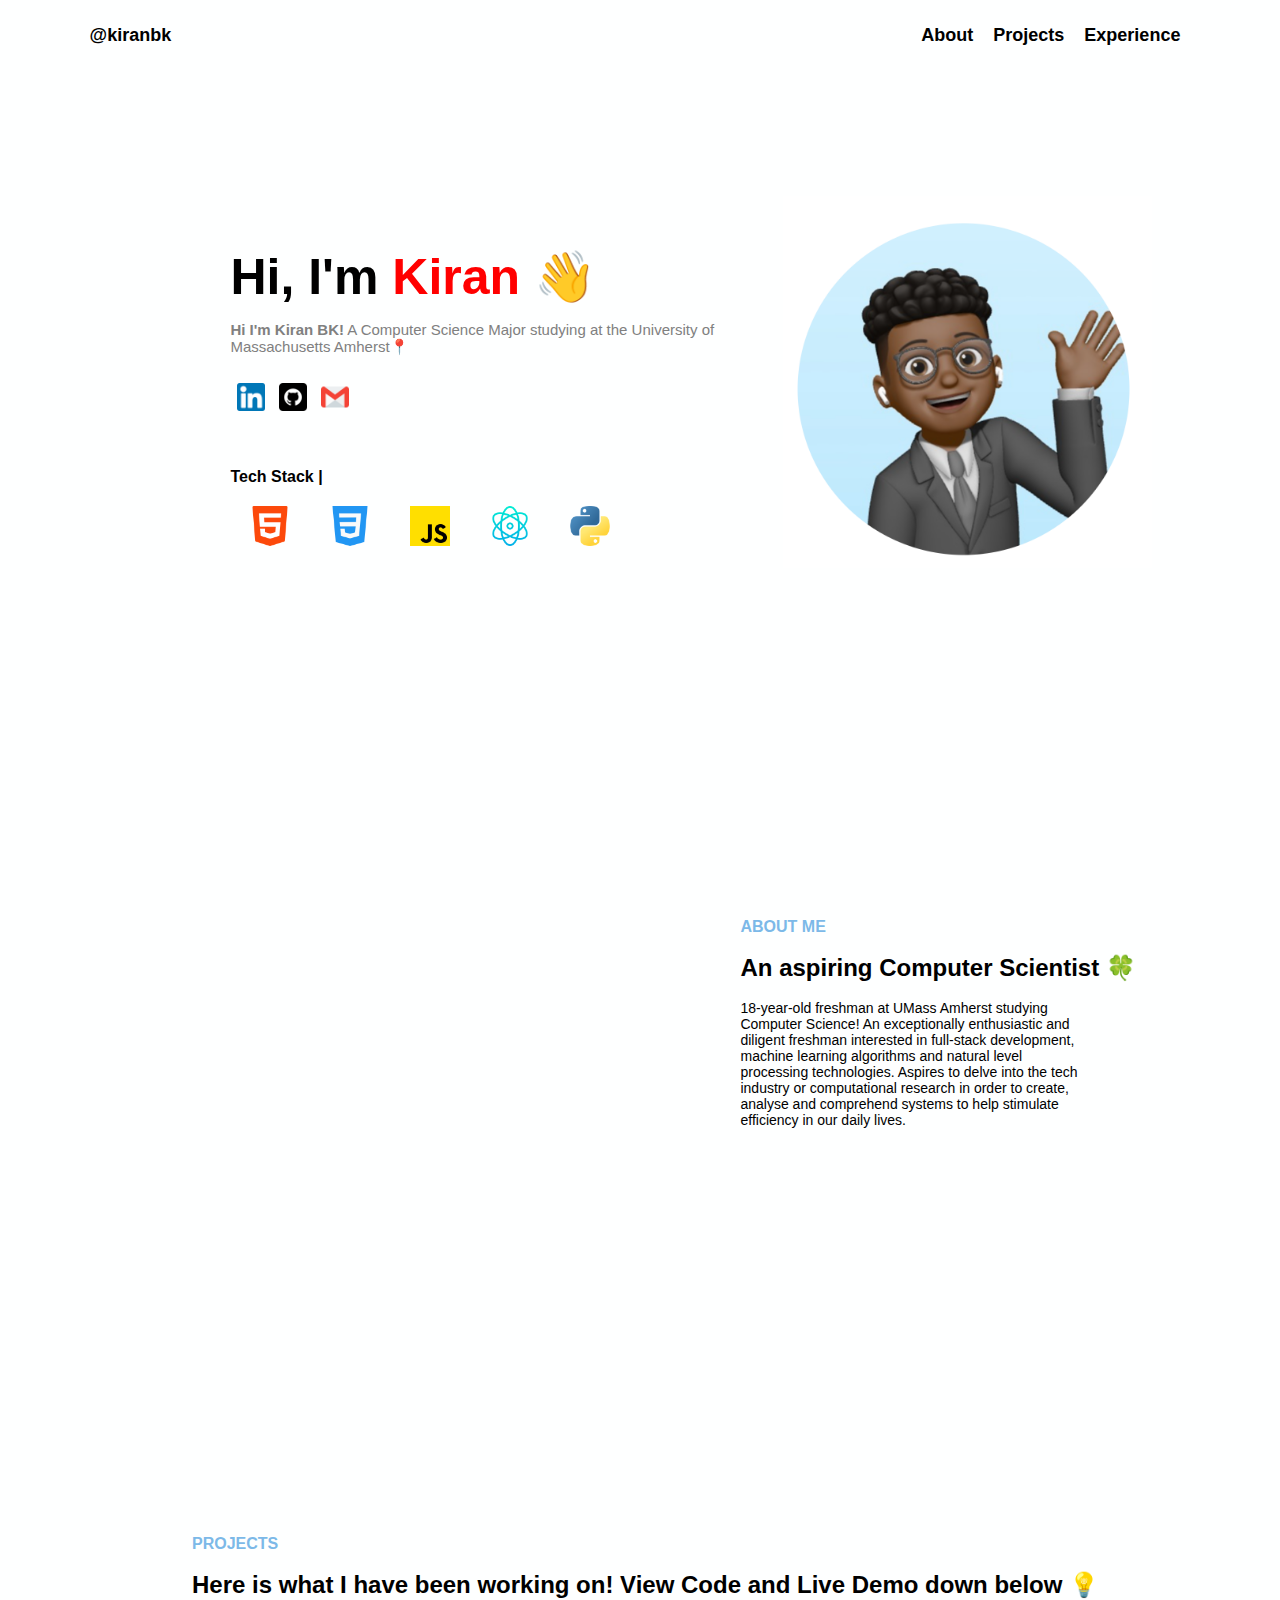
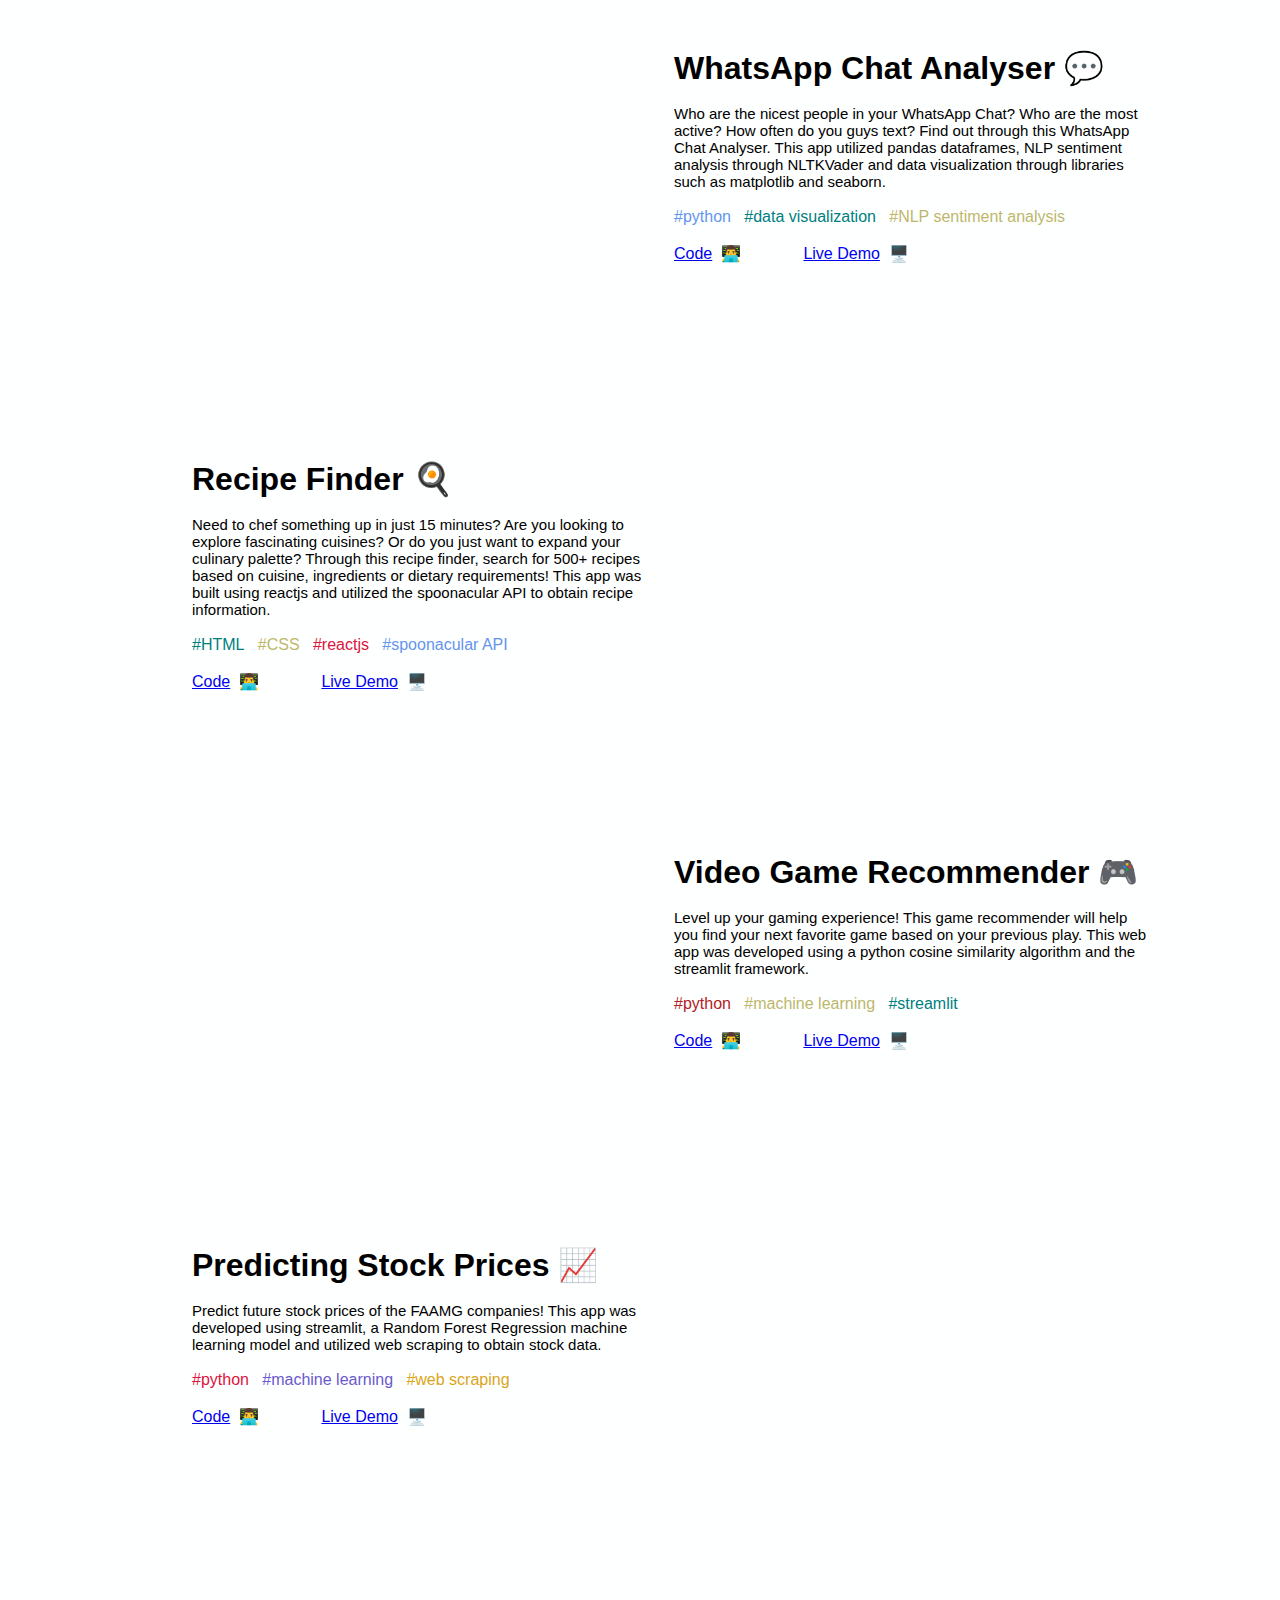
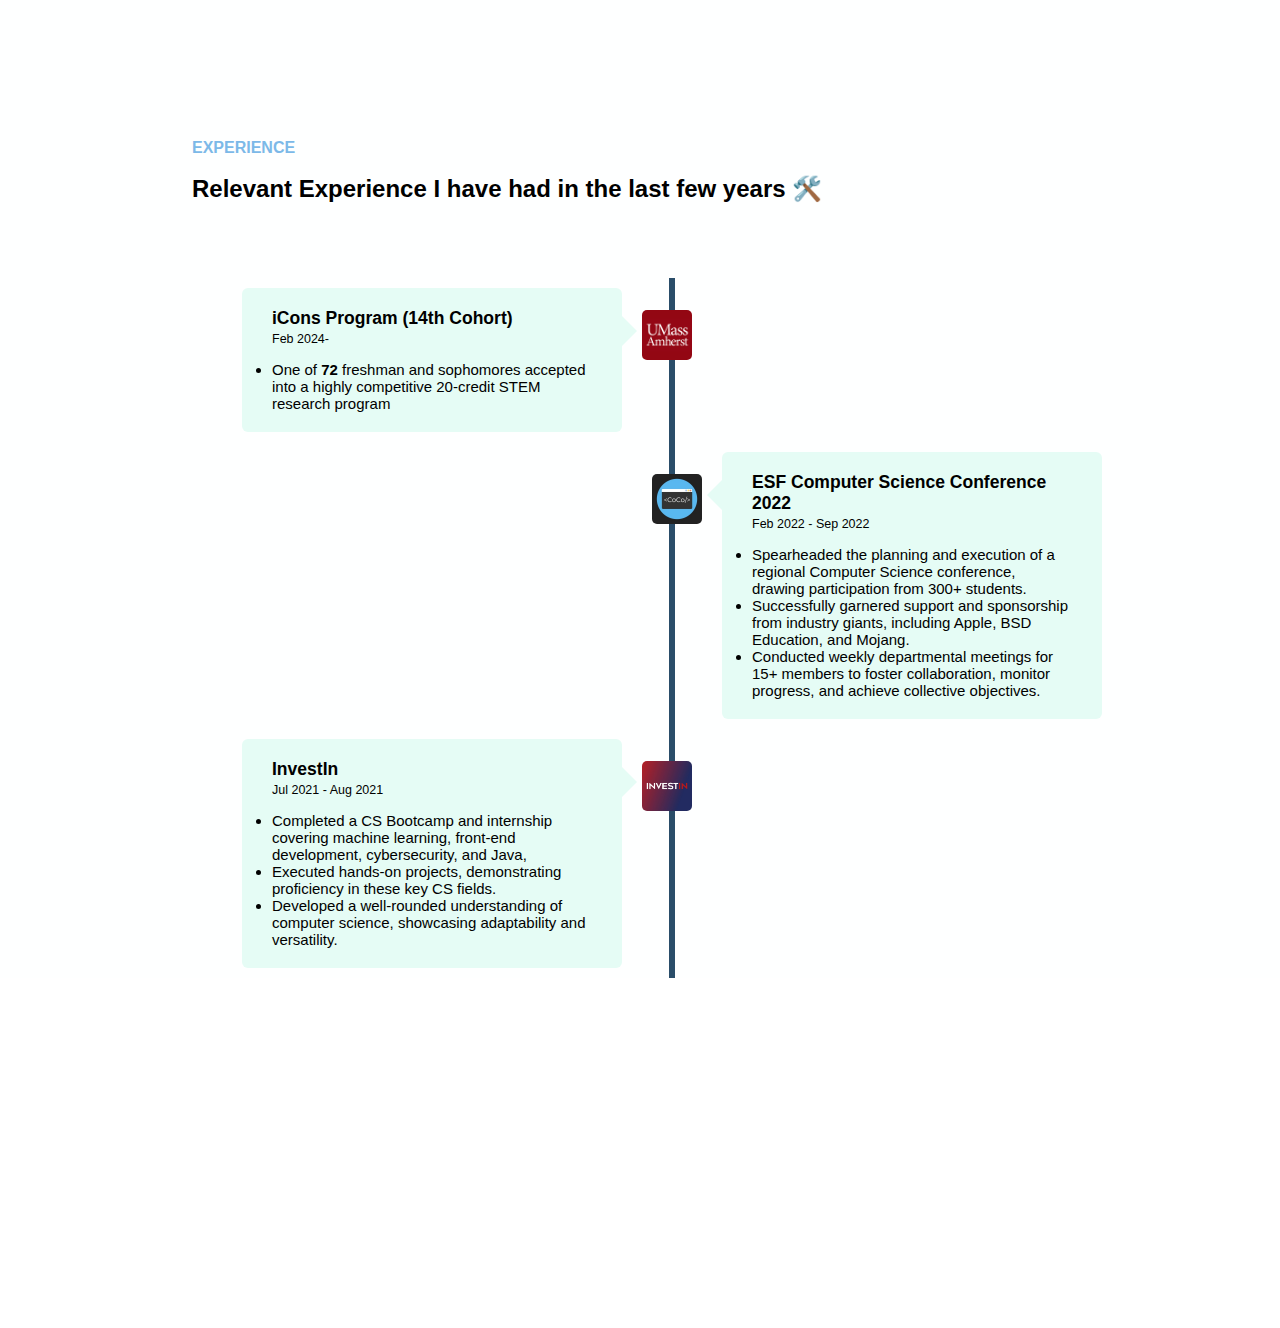
==== commit a46f882a: "Add files via upload" ====
--- a/index.html
+++ b/index.html
@@ -1,793 +1,14 @@
-<!DOCTYPE html>
-<html lang="en">
-
-<head>
-  <meta charset="utf-8">
-  <meta content="width=device-width, initial-scale=1.0" name="viewport">
-
-  <title>@kiranbk</title>
-  <meta content="" name="description">
-  <meta content="" name="keywords">
-
-  <!-- Favicons -->
-  <link href="favicon.png" rel="icon">
-  <link href="favicon.png" rel="apple-touch-icon">
-
-  <!-- Vendor CSS Files -->
-  <link href="assets/vendor/bootstrap/css/bootstrap.min.css" rel="stylesheet">
-  <link href="assets/vendor/bootstrap-icons/bootstrap-icons.css" rel="stylesheet">
-  <link href="assets/vendor/glightbox/css/glightbox.min.css" rel="stylesheet">
-  <link href="assets/vendor/swiper/swiper-bundle.min.css" rel="stylesheet">
-
-  <!-- Template Main CSS File -->
-  <link href="assets/css/style.css" rel="stylesheet">
-
-</head>
-
-<body>
-
-  <!-- ======= Header ======= -->
-  <header id="header" class="fixed-top">
-    <div class="container d-flex align-items-center justify-content-between">
-
-      <h1 class="logo"><a href="index.html">@kiranbk</a></h1>
-      <!-- Uncomment below if you prefer to use an image logo -->
-      <!-- <a href="index.html" class="logo"><img src="assets/img/logo.png" alt="" class="img-fluid"></a>-->
-
-      <nav id="navbar" class="navbar">
-        <ul>
-          <li><a class="nav-link scrollto active" href="https://www.linkedin.com/in/kiran-bk-6008471b4/">LinkedIn</a></li>
-          <li><a class="nav-link scrollto" href="#about">About</a></li>
-          <li><a class="nav-link scrollto" href="#services">Experience</a></li>
-          <li><a class="nav-link scrollto " href="#work">Portfolio</a></li>
-          <li><a class="nav-link scrollto " href="#blog">Personal Blog</a></li>
-          <li class="dropdown"><a href="#"><span>BKOnline</span> <i class="bi bi-chevron-down"></i></a>
-            <ul>
-              <li><a href="http://bkonline.kiranbk.com/">Make Money Online as a Teenager</a></li>
-              <!-- <li class="dropdown"><a href="#"><span>Deep Drop Down</span> <i class="bi bi-chevron-right"></i></a>
-                <ul>
-                  <li><a href="#">Deep Drop Down 1</a></li>
-                  <li><a href="#">Deep Drop Down 2</a></li>
-                  <li><a href="#">Deep Drop Down 3</a></li>
-                  <li><a href="#">Deep Drop Down 4</a></li>
-                  <li><a href="#">Deep Drop Down 5</a></li>
-                </ul>
-              </li> -->
-              <!-- <li><a href="#">Drop Down 2</a></li>
-              <li><a href="#">Drop Down 3</a></li>
-              <li><a href="#">Drop Down 4</a></li> -->
-            </ul>
-          </li>
-          <li><a class="nav-link scrollto" href="#contact">Contact</a></li>
-        </ul>
-        <i class="bi bi-list mobile-nav-toggle"></i>
-      </nav><!-- .navbar -->
-
-    </div>
-  </header><!-- End Header -->
-
-  <!-- ======= Hero Section ======= -->
-  <div id="hero" class="hero route bg-image" style="background-image: url(assets/img/hero-bg.jpg)">
-    <div class="overlay-itro"></div>
-    <div class="hero-content display-table">
-      <div class="table-cell">
-        <div class="container">
-          <!--<p class="display-6 color-d">Hello, world!</p>-->
-          <h1 class="hero-title mb-4">Kiran BK</h1>
-          <p class="hero-subtitle"><span class="typed" data-typed-items="IB Student, Developer, Designer, Entrepreneur"></span></p>
-          <!-- <p class="pt-3"><a class="btn btn-primary btn js-scroll px-4" href="#about" role="button">Learn More</a></p> -->
-        </div>
-      </div>
-    </div>
-  </div><!-- End Hero Section -->
-
-  <main id="main">
-
-    <!-- ======= About Section ======= -->
-    <section id="about" class="about-mf sect-pt4 route">
-      <div class="container">
-        <div class="row">
-          <div class="col-sm-12">
-            <div class="box-shadow-full">
-              <div class="row">
-                <div class="col-md-6">
-                  <div class="row">
-                    <div class="col-sm-6 col-md-5">
-                      <div class="about-img">
-                        <img src="assets/img/bg.jpg" class="img-fluid rounded b-shadow-a" alt="">
-                      </div>
-                    </div>
-                    <div class="col-sm-6 col-md-7">
-                      <div class="about-info">
-                        <p><span class="title-s">Name: </span> <span>Kiran BK</span></p>
-                        <p><span class="title-s">Profile: </span> <span>Y12 IB Student</span></p>
-                        <p><span class="title-s">Email: </span> <span>dev@kiranbk.com</span></p>
-                      </div>
-                    </div>
-                  </div>
-                  <div class="skill-mf">
-                    <p class="title-s">Skills</p>
-                    <span>Google Suite and MS Office</span> <span class="pull-right">85%</span>
-                    <div class="progress">
-                      <div class="progress-bar" role="progressbar" style="width: 85%;" aria-valuenow="85" aria-valuemin="0" aria-valuemax="100"></div>
-                    </div>
-                    <span>Adobe Creative Cloud</span> <span class="pull-right">80%</span>
-                    <div class="progress">
-                      <div class="progress-bar" role="progressbar" style="width: 80%" aria-valuenow="80" aria-valuemin="0" aria-valuemax="100"></div>
-                    </div>
-                    <span>Content Creation</span> <span class="pull-right">80%</span>
-                    <div class="progress">
-                      <div class="progress-bar" role="progressbar" style="width: 80%" aria-valuenow="80" aria-valuemin="0" aria-valuemax="100"></div>
-                    </div>
-                    <span>Web Design</span> <span class="pull-right">70%</span>
-                    <div class="progress">
-                      <div class="progress-bar" role="progressbar" style="width: 70%" aria-valuenow="70" aria-valuemin="0" aria-valuemax="100"></div>
-                    </div>
-                    <span>Graphic and UI/UX Design</span> <span class="pull-right">65%</span>
-                    <div class="progress">
-                      <div class="progress-bar" role="progressbar" style="width: 65%" aria-valuenow="65" aria-valuemin="0" aria-valuemax="100"></div>
-                    </div>
-                    
-                  </div>
-
-                </div>
-                <div class="col-md-6">
-                  <div class="about-me pt-4 pt-md-0">
-                    <div class="title-box-2">
-                      <h5 class="title-left">
-                        About me
-                      </h5>
-                    </div>
-                    <p class="lead">
-                      Kiran BK is a 16-year-old Year 12 Student at Sha Tin College. He has spent the last 15 years in the city of Hong Kong. Kiran is a passionate individual who is extremely interested and experienced in content creation whether that be developing, designing, blogging, podcasting, video editing, or journalism. 
-
-                    </p>
-                    <p class="lead">
-                      Kiran takes the IB Diploma Programme and I study AA Mathematics, Computer Science, and Chemistry at Higher Level and English A Language and Literature, French B and Economics at Standard Level. He plans to study Computer Science at University. 
-                    </p>
-                    <p class="lead">
-                      Kiran also has several projects, most notably the Co-Founder of RecallOS, a startup based on building a branch of productivity tools that benefits all students.
-                    </p>
-                  </div>
-                </div>
-              </div>
-            </div>
-          </div>
-        </div>
-      </div>
-    </section><!-- End About Section -->
-
-    <!-- ======= Services Section ======= -->
-    <section id="services" class="services-mf pt-5 route">
-      <div class="container">
-        <div class="row">
-          <div class="col-sm-12">
-            <div class="title-box text-center">
-              <h3 class="title-a">
-                Experience
-              </h3>
-              <p class="subtitle-a">
-                Experiences I have taken since 2019.  
-              </p>
-              <div class="line-mf"></div>
-            </div>
-          </div>
-        </div>
-        <div class="row">
-          <div class="col-md-4">
-            <div class="service-box">
-              <div class="service-ico">
-                <span class="ico-circle"><i class="bi bi-briefcase"></i></span>
-              </div>
-              <div class="service-content">
-                <h2 class="s-title">ESF Computer Science Conference Co-Leader</h2>
-                <p class="s-description text-center">
-                  ESF CoCo 2022 is a student-led 2 Day Computer Science Conference based in Hong Kong offering students the opportunity to engage in various fields of computer science from qualified experts. It includs events such as an E-Sports Tournamnet and a Hackathon Competition.
-                  It is scheduled to take place in September 2022. As a member of the Core Team, it was my responsibility to:
-                </p>
-                <p>
-                    - Contact and Meet with Companies
-                </p>
-                <p>
-                  - Organise all Logistics
-                </p>
-              </div>
-            </div>
-          </div>
-          <div class="col-md-4">
-            <div class="service-box">
-              <div class="service-ico">
-                <span class="ico-circle"><i class="bi bi-card-checklist"></i></span>
-              </div>
-              <div class="service-content">
-                <h2 class="s-title">Co-Founder @ RecallOS</h2>
-                <p class="s-description text-center">
-                  The Recall OS is a startup founded with the aim of building a branch of productivity tools to benefit students aiming to maximize their revision strategies.
-                </p>
-
-                <p>
-                  We also have a Podcast called the Recall Pod with over 12,000 listens over various platforms (pod.recallos.com). Found on Spotify, YouTube, Apple Podcast and all other podcast platforms.
-
-                  We host episodes on tech, weekly insights, productivity tips with full episodes of conversations and interviews. It is currently the largest branch of productivity tools by the Recall OS brand.
-                </p>
-              </div>
-            </div>
-          </div>
-          <div class="col-md-4">
-            <div class="service-box">
-              <div class="service-ico">
-                <span class="ico-circle"><i class="bi bi-bar-chart"></i></span>
-              </div>
-              <div class="service-content">
-                <h2 class="s-title">Stride For A Cure 2022 Finance Officer</h2>
-                <p class="s-description text-center">
-                  'Stride for a Cure’ is a yearly walkathon held in in Tai Tam Country Park raising awareness and money for the Hong Kong Cancer Fund. All funds are sent directly to the organisation.
-                </p>
-                <p>
-                  As Finance Officer it was by job to keep track of payments and donations, liaise with the school finance team and most importantly to contact HK Cancer Fund to give all proceedings.
-                </p>
-                <p>
-                  - Raised over $100,000 HKD ($12,000 USD+) as a school community 
-                </p>
-              </div>
-            </div>
-          </div>
-          <div class="col-md-4">
-            <div class="service-box">
-              <div class="service-ico">
-                <span class="ico-circle"><i class="bi bi-binoculars"></i></span>
-              </div>
-              <div class="service-content">
-                <h2 class="s-title">STC Coding Club Leader</h2>
-                <p class="s-description text-center">
-                  Co-Founder of the School Coding Club. As a STC Coding Club Leader it is my job to help plan, run, coordinate and lead weekly sessions ranging from Game Development, Website Creation and the Basics of common Programming Languages such as Python.
-                </p>
-              </div>
-            </div>
-          </div>
-          <div class="col-md-4">
-            <div class="service-box">
-              <div class="service-ico">
-                <span class="ico-circle"><i class="bi bi-brightness-high"></i></span>
-              </div>
-              <div class="service-content">
-                <h2 class="s-title">Student Leader</h2>
-                <p class="s-description text-center">
-                  Y12 Student Leader for Phoenix
-
-                  <p>In Charge Off:</p>
-                  <p>- Leading the House in School Events</p> 
-                  <p>- Coordinating School Events</p>
-                  <p>- Helping younger students in the school</p>
-                  <p>- Connecting with Non-Profit Organisations to plan Charity Events</p>
-                  <p>- Working with an NGO School</p>
-                  <p>- Conducting Interviews for various other student-led positions</p>
-                </p>
-              </div>
-            </div>
-          </div>
-          <div class="col-md-4">
-            <div class="service-box">
-              <div class="service-ico">
-                <span class="ico-circle"><i class="bi bi-calendar4-week"></i></span>
-              </div>
-              <div class="service-content">
-                <h2 class="s-title">Student Intern</h2>
-                <p class="s-description text-center">
-                  1 Week Computer Science Internship at InvestIN. 
-
-                  <p>- Learned the fundamentals of various Computer Science jobs from leading professionals</p>
-                  <p>- Carried out simulations of professional work in Computer Science</p>
-                </p>
-              </div>
-            </div>
-          </div>
-        </div>
-      </div>
-    </section><!-- End Services Section -->
-
-    <!-- ======= Counter Section ======= -->
-    <!-- <div class="section-counter paralax-mf bg-image" style="background-image: url(assets/img/counters-bg.jpg)">
-      <div class="overlay-mf"></div>
-      <div class="container position-relative">
-        <div class="row">
-          <div class="col-sm-3 col-lg-3">
-            <div class="counter-box counter-box pt-4 pt-md-0">
-              <div class="counter-ico">
-                <span class="ico-circle"><i class="bi bi-check"></i></span>
-              </div>
-              <div class="counter-num">
-                <p data-purecounter-start="0" data-purecounter-end="450" data-purecounter-duration="1" class="counter purecounter"></p>
-                <span class="counter-text">WORKS COMPLETED</span>
-              </div>
-            </div>
-          </div>
-          <div class="col-sm-3 col-lg-3">
-            <div class="counter-box pt-4 pt-md-0">
-              <div class="counter-ico">
-                <span class="ico-circle"><i class="bi bi-journal-richtext"></i></span>
-              </div>
-              <div class="counter-num">
-                <p data-purecounter-start="0" data-purecounter-end="25" data-purecounter-duration="1" class="counter purecounter"></p>
-                <span class="counter-text">YEARS OF EXPERIENCE</span>
-              </div>
-            </div>
-          </div>
-          <div class="col-sm-3 col-lg-3">
-            <div class="counter-box pt-4 pt-md-0">
-              <div class="counter-ico">
-                <span class="ico-circle"><i class="bi bi-people"></i></span>
-              </div>
-              <div class="counter-num">
-                <p data-purecounter-start="0" data-purecounter-end="550" data-purecounter-duration="1" class="counter purecounter"></p>
-                <span class="counter-text">TOTAL CLIENTS</span>
-              </div>
-            </div>
-          </div>
-          <div class="col-sm-3 col-lg-3">
-            <div class="counter-box pt-4 pt-md-0">
-              <div class="counter-ico">
-                <span class="ico-circle"><i class="bi bi-award"></i></span>
-              </div>
-              <div class="counter-num">
-                <p data-purecounter-start="0" data-purecounter-end="48" data-purecounter-duration="1" class="counter purecounter"></p>
-                <span class="counter-text">AWARD WON</span>
-              </div>
-            </div>
-          </div>
-        </div>
-      </div>
-    </div> -->
-
-    <!-- ======= Portfolio Section ======= -->
-    <section id="work" class="portfolio-mf sect-pt4 route">
-      <div class="container">
-        <div class="row">
-          <div class="col-sm-12">
-            <div class="title-box text-center">
-              <h3 class="title-a">
-                Portfolio
-              </h3>
-              <p class="subtitle-a">
-                Projects I have worked on or currently working on
-              </p>
-              <div class="line-mf"></div>
-            </div>
-          </div>
-        </div>
-        <div class="row">
-          <div class="col-md-4">
-            <div class="work-box">
-              <a href="recallos.jpg" data-gallery="portfolioGallery" class="portfolio-lightbox">
-                <div class="work-img">
-                  <img src="recallos.jpg" alt="" class="img-fluid">
-                </div>
-              </a>
-              <div class="work-content">
-                <div class="row">
-                  <div class="col-sm-8">
-                    <h2 class="w-title">RecallPod</h2>
-                    <div class="w-more">
-                      <span class="w-ctegory">Podcast</span> / <span class="w-date">Feb 2021</span>
-                    </div>
-                  </div>
-                  <div class="col-sm-4">
-                    <div class="w-like">
-                      <a href="https://www.youtube.com/c/TheRecallPod"> <span class="bi bi-plus-circle"></span></a>
-                    </div>
-                  </div>
-                </div>
-              </div>
-            </div>
-          </div>
-          <div class="col-md-4">
-            <div class="work-box">
-              <a href="blog.png" data-gallery="portfolioGallery" class="portfolio-lightbox">
-                <div class="work-img">
-                  <img src="blog.png" alt="" class="img-fluid">
-                </div>
-              </a>
-              <div class="work-content">
-                <div class="row">
-                  <div class="col-sm-8">
-                    <h2 class="w-title">BK Online</h2>
-                    <div class="w-more">
-                      <span class="w-ctegory">Finance and Tech Blog</span> / <span class="w-date">Apr 2022</span>
-                    </div>
-                  </div>
-                  <div class="col-sm-4">
-                    <div class="w-like">
-                      <a href="bkonline.kiranbk.com" target="__blank"> <span class="bi bi-plus-circle"></span></a>
-                    </div>
-                  </div>
-                </div>
-              </div>
-            </div>
-          </div>
-          <div class="col-md-4">
-            <div class="work-box">
-              <a href="assets/img/work-3.jpg" data-gallery="portfolioGallery" class="portfolio-lightbox">
-                <div class="work-img">
-                  <img src="assets/img/work-3.jpg" alt="" class="img-fluid">
-                </div>
-              </a>
-              <div class="work-content">
-                <div class="row">
-                  <div class="col-sm-8">
-                    <h2 class="w-title">Programming Projects</h2>
-                    <div class="w-more">
-                      <span class="w-ctegory">Programming</span> / <span class="w-date">Since 2020</span>
-                    </div>
-                  </div>
-                  <div class="col-sm-4">
-                    <div class="w-like">
-                      <a href="programming/index.html" target="__blank"> <span class="bi bi-plus-circle"></span></a>
-                    </div>
-                  </div>
-                </div>
-              </div>
-            </div>
-          </div>
-          <div class="col-md-4">
-            <div class="work-box">
-              <a href="assets/img/work-4.jpg" data-gallery="portfolioGallery" class="portfolio-lightbox">
-                <div class="work-img">
-                  <img src="assets/img/work-4.jpg" alt="" class="img-fluid">
-                </div>
-              </a>
-              <div class="work-content">
-                <div class="row">
-                  <div class="col-sm-8">
-                    <h2 class="w-title">Desphics</h2>
-                    <div class="w-more">
-                      <span class="w-ctegory">Online Digital Products Store</span> / <span class="w-date">Apr 2022</span>
-                    </div>
-                  </div>
-                  <div class="col-sm-4">
-                    <div class="w-like">
-                      <a href="#"> <span class="bi bi-plus-circle"></span></a>
-                    </div>
-                  </div>
-                </div>
-              </div>
-            </div>
-          </div>
-          <div class="col-md-4">
-            <div class="work-box">
-              <a href="Home.png" data-gallery="portfolioGallery" class="portfolio-lightbox">
-                <div class="work-img">
-                  <img src="Home.png" alt="" class="img-fluid">
-                </div>
-              </a>
-              <div class="work-content">
-                <div class="row">
-                  <div class="col-sm-8">
-                    <h2 class="w-title">Design Projects</h2>
-                    <div class="w-more">
-                      <span class="w-ctegory">Design</span> / <span class="w-date">Since 2021</span>
-                    </div>
-                  </div>
-                  <div class="col-sm-4">
-                    <div class="w-like">
-                      <a href="graphics/index.html" target="__blank"> <span class="bi bi-plus-circle"></span></a>
-                    </div>
-                  </div>
-                </div>
-              </div>
-            </div>
-          </div>
-          <!-- <div class="col-md-4">
-            <div class="work-box">
-              <a href="assets/img/work-6.jpg" data-gallery="portfolioGallery" class="portfolio-lightbox">
-                <div class="work-img">
-                  <img src="assets/img/work-6.jpg" alt="" class="img-fluid">
-                </div>
-              </a>
-              <div class="work-content">
-                <div class="row">
-                  <div class="col-sm-8">
-                    <h2 class="w-title">Studio Big Bang</h2>
-                    <div class="w-more">
-                      <span class="w-ctegory">Web Design</span> / <span class="w-date">18 Sep. 2017</span>
-                    </div>
-                  </div>
-                  <div class="col-sm-4">
-                    <div class="w-like">
-                      <a href="portfolio-details.html"> <span class="bi bi-plus-circle"></span></a>
-                    </div>
-                  </div>
-                </div>
-              </div>
-            </div>
-          </div> -->
-
-        </div>
-      </div>
-    </section><!-- End Portfolio Section -->
-
-    <!-- ======= Testimonials Section ======= -->
-    <!-- <div class="testimonials paralax-mf bg-image" style="background-image: url(assets/img/overlay-bg.jpg)">
-      <div class="overlay-mf"></div>
-      <div class="container">
-        <div class="row">
-          <div class="col-md-12">
-
-            <div class="testimonials-slider swiper" data-aos="fade-up" data-aos-delay="100">
-              <div class="swiper-wrapper">
-
-                <div class="swiper-slide">
-                  <div class="testimonial-box">
-                    <div class="author-test">
-                      <img src="assets/img/testimonial-2.jpg" alt="" class="rounded-circle b-shadow-a">
-                      <span class="author">Xavi Alonso</span>
-                    </div>
-                    <div class="content-test">
-                      <p class="description lead">
-                        Curabitur arcu erat, accumsan id imperdiet et, porttitor at sem. Lorem ipsum dolor sit amet,
-                        consectetur adipiscing elit.
-                      </p>
-                    </div>
-                  </div>
-                </div>
-
-                <div class="swiper-slide">
-                  <div class="testimonial-box">
-                    <div class="author-test">
-                      <img src="assets/img/testimonial-4.jpg" alt="" class="rounded-circle b-shadow-a">
-                      <span class="author">Marta Socrate</span>
-                    </div>
-                    <div class="content-test">
-                      <p class="description lead">
-                        Curabitur arcu erat, accumsan id imperdiet et, porttitor at sem. Lorem ipsum dolor sit amet,
-                        consectetur adipiscing elit.
-                      </p>
-                    </div>
-                  </div>
-                </div>
-              </div>
-              <div class="swiper-pagination"></div>
-            </div> -->
-
-            <!-- <div id="testimonial-mf" class="owl-carousel owl-theme">
-          
-        </div> -->
-          </div>
-        </div>
-      </div>
-    </div><!-- End Testimonials Section -->
-
-    <!-- ======= Blog Section ======= -->
-    <section id="blog" class="blog-mf sect-pt4 route">
-      <div class="container">
-        <div class="row">
-          <div class="col-sm-12">
-            <div class="title-box text-center">
-              <h3 class="title-a">
-                Blog
-              </h3>
-              <p class="subtitle-a">
-                My Personal Blog on Productivity, Tech and other hobbies of interest
-              </p>
-              <div class="line-mf"></div>
-            </div>
-          </div>
-        </div>
-        <div class="row">
-          <div class="col-md-4">
-            <div class="card card-blog">
-              <div class="card-img">
-                <a href="#"><img src="assets/img/post-1.jpg" alt="" class="img-fluid"></a>
-              </div>
-              <div class="card-body">
-                <div class="card-category-box">
-                  <div class="card-category">
-                    <h6 class="category">Productivity</h6>
-                  </div>
-                </div>
-                <h3 class="card-title"><a href="blog-single.html">FULL GUIDE TO ANKI - How I Used Flashcards in my IGCSE's</a></h3>
-                <p class="card-description">
-                 A Full Guide to one of the most popular student productivity tools and my personal experience with it. 
-                </p>
-              </div>
-              <div class="card-footer">
-                <div class="post-author">
-                  <a href="#">
-                    <img src="assets/img/bg.jpg" alt="" class="avatar rounded-circle">
-                    <span class="author">BK Kiran</span>
-                  </a>
-                </div>
-                <div class="post-date">
-                  <span class="bi bi-clock"></span> -
-                </div>
-              </div>
-            </div>
-          </div>
-          <!-- <div class="col-md-4">
-            <div class="card card-blog">
-              <div class="card-img">
-                <a href="blog-single.html"><img src="assets/img/post-2.jpg" alt="" class="img-fluid"></a>
-              </div>
-              <div class="card-body">
-                <div class="card-category-box">
-                  <div class="card-category">
-                    <h6 class="category">Web Design</h6>
-                  </div>
-                </div>
-                <h3 class="card-title"><a href="blog-single.html">See more ideas about Travel</a></h3>
-                <p class="card-description">
-                  Proin eget tortor risus. Pellentesque in ipsum id orci porta dapibus. Praesent sapien massa, convallis
-                  a pellentesque nec,
-                  egestas non nisi.
-                </p>
-              </div>
-              <div class="card-footer">
-                <div class="post-author">
-                  <a href="#">
-                    <img src="assets/img/testimonial-2.jpg" alt="" class="avatar rounded-circle">
-                    <span class="author">Morgan Freeman</span>
-                  </a>
-                </div>
-                <div class="post-date">
-                  <span class="bi bi-clock"></span> 10 min
-                </div>
-              </div>
-            </div>
-          </div> -->
-          <!-- <div class="col-md-4">
-            <div class="card card-blog">
-              <div class="card-img">
-                <a href="blog-single.html"><img src="assets/img/post-3.jpg" alt="" class="img-fluid"></a>
-              </div>
-              <div class="card-body">
-                <div class="card-category-box">
-                  <div class="card-category">
-                    <h6 class="category">Web Design</h6>
-                  </div>
-                </div>
-                <h3 class="card-title"><a href="blog-single.html">See more ideas about Travel</a></h3>
-                <p class="card-description">
-                  Proin eget tortor risus. Pellentesque in ipsum id orci porta dapibus. Praesent sapien massa, convallis
-                  a pellentesque nec,
-                  egestas non nisi.
-                </p>
-              </div>
-              <div class="card-footer">
-                <div class="post-author">
-                  <a href="#">
-                    <img src="assets/img/testimonial-2.jpg" alt="" class="avatar rounded-circle">
-                    <span class="author">Morgan Freeman</span>
-                  </a>
-                </div>
-                <div class="post-date">
-                  <span class="bi bi-clock"></span> 10 min
-                </div>
-              </div>
-            </div>
-          </div> -->
-        </div>
-      </div>
-    </section><!-- End Blog Section -->
-
-    <!-- ======= Contact Section ======= -->
-    <section id="contact" class="paralax-mf footer-paralax bg-image sect-mt4 route" style="background-image: url(assets/img/overlay-bg.jpg)">
-      <div class="overlay-mf"></div>
-      <div class="container">
-        <div class="row">
-          <div class="col-sm-12">
-            <div class="contact-mf">
-              <div id="contact" class="box-shadow-full">
-                <div class="row">
-                  <div class="col-md-6">
-                    <div class="title-box-2">
-                      <h5 class="title-left">
-                        Send A Message 
-                      </h5>
-                    </div>
-                    <div>
-                      <form action="https://formspree.io/f/xpzbrjeb" method="POST" role="form" class="php-email-form">
-                        <div class="row">
-                          <div class="col-md-12 mb-3">
-                            <div class="form-group">
-                              <input type="text" name="name" class="form-control" id="name" placeholder="Your Name" required>
-                            </div>
-                          </div>
-                          <div class="col-md-12 mb-3">
-                            <div class="form-group">
-                              <input type="email" class="form-control" name="email" id="email" placeholder="Your Email" required>
-                            </div>
-                          </div>
-                          <div class="col-md-12 mb-3">
-                            <div class="form-group">
-                              <input type="text" class="form-control" name="subject" id="subject" placeholder="Subject" required>
-                            </div>
-                          </div>
-                          <div class="col-md-12">
-                            <div class="form-group">
-                              <textarea class="form-control" name="message" rows="5" placeholder="Message" required></textarea>
-                            </div>
-                          </div>
-                          <div class="col-md-12 text-center my-3">
-                            <div class="loading">Loading</div>
-                            <div class="error-message">Sent</div>
-                            <div class="sent-message">Your message has been sent. Thank you!</div>
-                          </div>
-                          <div class="col-md-12 text-center">
-                            <button type="submit" class="button button-a button-big button-rouded">Send Message</button>
-                          </div>
-                        </div>
-                      </form>
-                    </div>
-                  </div>
-                  <div class="col-md-6">
-                    <div class="title-box-2 pt-4 pt-md-0">
-                      <h5 class="title-left">
-                        Get in Touch
-                      </h5>
-                    </div>
-                    <div class="more-info">
-                      <p class="lead">
-                        If you would like to contact me, you can use the message box on the left.
-                      </p>
-                      <ul class="list-ico">
-                        <li><span class="bi bi-geo-alt"></span> Hong Kong</li>
-                        <li><span class="bi bi-envelope"></span>dev@kiranbk.com</li>
-                      </ul>
-                    </div>
-                    <div class="socials">
-                      <ul>
-                        <li><a href="https://join.skype.com/invite/vgfv2QlJ5Igq"><span class="ico-circle"><i class="bi bi-skype"></i></span></a></li>
-                        <li><a href="https://www.instagram.com/_kiranb.k/"><span class="ico-circle"><i class="bi bi-instagram"></i></span></a></li>
-                        <li><a href="https://twitter.com/kiranbk_"><span class="ico-circle"><i class="bi bi-twitter"></i></span></a></li>
-                        <li><a href="https://www.linkedin.com/in/kiran-bk-6008471b4/"><span class="ico-circle"><i class="bi bi-linkedin"></i></span></a></li>
-                      </ul>
-                    </div>
-                  </div>
-                </div>
-              </div>
-            </div>
-          </div>
-        </div>
-      </div>
-    </section><!-- End Contact Section -->
-
-  </main><!-- End #main -->
-
-  <!-- ======= Footer ======= -->
-  <footer>
-    <div class="container">
-      <div class="row">
-        <div class="col-sm-12">
-          <div class="copyright-box">
-            <p class="copyright">&copy; Copyright <strong>@kiranbk2022</strong>. All Rights Reserved</p>
-            <div class="credits">
-              <!--
-              All the links in the footer should remain intact.
-              You can delete the links only if you purchased the pro version.
-              Licensing information: https://bootstrapmade.com/license/
-              Purchase the pro version with working PHP/AJAX contact form: https://bootstrapmade.com/buy/?theme=DevFolio
-            -->
-              Designed with <a href="https://bootstrapmade.com/">BootstrapMade</a>
-            </div>
-          </div>
-        </div>
-      </div>
-    </div>
-  </footer><!-- End  Footer -->
-
-  <div id="preloader"></div>
-  <a href="#" class="back-to-top d-flex align-items-center justify-content-center"><i class="bi bi-arrow-up-short"></i></a>
-
-  <!-- Vendor JS Files -->
-  <script src="assets/vendor/purecounter/purecounter.js"></script>
-  <script src="assets/vendor/bootstrap/js/bootstrap.bundle.min.js"></script>
-  <script src="assets/vendor/glightbox/js/glightbox.min.js"></script>
-  <script src="assets/vendor/swiper/swiper-bundle.min.js"></script>
-  <script src="assets/vendor/typed.js/typed.min.js"></script>
-  <script src="assets/vendor/php-email-form/validate.js"></script>
-
-  <!-- Template Main JS File -->
-  <script src="assets/js/main.js"></script>
-
-</body>
-
-</html>+<!doctype html>
+<html lang="en">
+  <head>
+    <meta charset="UTF-8" />
+    <link rel="icon" type="image/svg+xml" href="/assets/profilepic-GE-hlk8n.png" />
+    <meta name="viewport" content="width=device-width, initial-scale=1.0" />
+    <title>@kiranbk</title>
+    <script type="module" crossorigin src="/assets/index-3kUfnY9A.js"></script>
+    <link rel="stylesheet" crossorigin href="/assets/index-qTNjxo8E.css">
+  </head>
+  <body>
+    <div id="root"></div>
+  </body>
+</html>
--- a/assets/index-qTNjxo8E.css
+++ b/assets/index-qTNjxo8E.css
@@ -0,0 +1 @@
+.navbar{width:100%;display:flex;align-items:center;justify-content:space-between;background:#feffff;padding:15px 7%}.logo{font-size:18px;cursor:pointer}.navbar ul{flex:1;list-style:none;text-align:center}.navbar ul li{margin:10px;font-size:18px;cursor:pointer;float:right;font-weight:700;transition:all .4s linear;animation:fade-down 3s .5s backwards;color:#000}.name{font-weight:700;animation:fade-down 3s .5s backwards}.navbar li:hover{color:red}@keyframes fade-down{0%{opacity:0;transform:translateY(-30px) scale(.9)}to{opacity:1;transform:translateY(0) scale(1)}}.hero{position:relative;display:flex;align-items:center;justify-content:space-between;z-index:1;margin:175px 10% 350px 18%}.content{display:flex;flex-direction:column;align-items:flex-start;z-index:1}.title{font-size:50px;margin-bottom:15px;animation:fade-up 1.5s .5s backwards}.titlename{color:red}.caption{color:gray;font-size:15px;margin-bottom:20px;animation:fade-up 1.5s .5s backwards}.heroimage{width:40%;margin-top:-50px;z-index:1;animation-name:floating;animation-duration:3s;animation-iteration-count:infinite;animation-timing-function:ease-in-out}.socialmedia{float:left;width:42px;padding:7px;transition:.5s ease;cursor:pointer}.socialmedia:hover{transform:scale(1.2)}.socialmediaicons{margin-bottom:50px;animation:fade-up 1.5s .5s backwards}.soicalmediaicons:after{content:"";clear:both;display:table}.techstackitems{animation:fade-up 1.5s .5s backwards}.techstack{width:80px;padding:20px;float:right;transition:.5s ease;cursor:pointer}.techstack:hover{transform:scale(1.2)}.techstackitems:after{content:"";clear:both;display:table}@keyframes floating{0%{transform:translate(0)}50%{transform:translateY(30px)}to{transform:translateY(-0px)}}@keyframes fade-up{0%{opacity:0;transform:translateY(30px) scale(.9)}to{opacity:1;transform:translateY(0) scale(1)}}.aboutpage{position:relative;z-index:1;margin:100px 10% 350px 18%;display:flex}.aboutpagecontent{display:flex;flex-direction:row;align-items:center;padding:7px;margin-right:5%}.aboutpagetitle{color:#7cb9e8;font-weight:700;margin-right:25%}.aboutpagecaption{font-size:14px;margin-right:15%}.aboutpageimage{width:450px;scale:.8;opacity:0;animation:about-fade-in 1s both;animation-timeline:view(1px)}.aboutpagetext{float:right}.aboutpagetext p,.aboutpagetext h2{animation:about-fade-in-text 2s 1s both;animation-timeline:view(10px)}@keyframes about-fade-in{to{scale:1;opacity:1}}@keyframes about-fade-in-text{0%{opacity:0}to{opacity:1}0%{opacity:0}50%{opacity:1;transform:translateY()}to{transform:translateY()}}.portfoliopage{position:relative;z-index:1;margin:100px 10% 150px 15%;display:flex;flex-direction:column}.portfoliopageheadings p,.portfoliopageheadings h2{animation:portfolio-fade-in-text 2s 1s both;animation-timeline:view(10px)}.porfoliopagetitle{color:#7cb9e8;font-weight:700;margin-right:25%}.project1{position:relative;margin-top:50px;margin-bottom:100px}.project1 p,.project1 h1{animation:portfolio-fade-in-text 2s 1s both;animation-timeline:view(10px)}.project1screenshot{width:45%;float:left;margin-right:50px;border-radius:40px;transition:.5s ease;cursor:pointer;scale:.8;opacity:0;animation:portfolio-fade-up 3s .5s both;animation-timeline:view(1px)}.project1screenshot:hover{transform:scale(1.1)}.project1title{font-weight:700;margin-left:50px}.project1caption{font-size:15px}.projecttag1{color:#6495ed}.projecttag2{color:teal}.projecttag3{color:#dc143c}.projecttag4{color:#daa520}.projecttag5{color:#6a5acd}.projecttag6{color:#b22222}.projecttag7{color:#bdb76b}.project2{position:relative;margin-top:50px;margin-bottom:100px}.project2 p,.project2 h1{animation:portfolio-fade-in-text 2s 1s both;animation-timeline:view(10px)}.project2screenshot{width:45%;float:right;margin-left:50px;border-radius:40px;transition:.5s ease;cursor:pointer;scale:.8;opacity:0;animation:portfolio-fade-up 3s .5s both;animation-timeline:view(1px)}.project2screenshot:hover{transform:scale(1.1)}.project2title{font-weight:700;margin-right:50px}.project2caption{font-size:15px;margin-right:50px}.viewcodedemo:hover{color:#000}@keyframes portfolio-fade-up{to{scale:1;opacity:1}}@keyframes portfolio-fade-in-text{0%{opacity:0}to{opacity:1}0%{opacity:0}50%{opacity:1;transform:translateY()}to{transform:translateY()}}.experiencepage{position:relative;z-index:1;margin:100px 10% 350px 15%;display:flex;flex-direction:column}.experiencepageheadings{margin-bottom:75px}.experiencepageheadings p,.experiencepageheadings h2{animation:experience-fade-in-text 2s 1s both;animation-timeline:view(10px)}.experiencepagetitle{color:#7cb9e8;font-weight:700;margin-right:25%}.timeline{position:relative;max-width:1200px}.timelineleftcontainer{padding:10px 50px;position:relative;width:50%;left:0}.timelinerightcontainer{padding:10px 50px;position:relative;width:50%;left:50%}.timelineleftcontainer img{position:absolute;width:50px;border-radius:10%;right:-20px;top:32px;z-index:10;transition:.5s ease;cursor:pointer;animation:experience-fade-in-text 3s .5s both;animation-timeline:view(10px)}.timelineleftcontainer img:hover{transform:scale(1.4)}.timelinerightcontainer img{position:absolute;width:50px;border-radius:10%;right:-20px;top:32px;z-index:10;left:-20px;transition:.5s ease;cursor:pointer;animation:experience-fade-in-text 3s .5s both;animation-timeline:view(10px)}.timelinerightcontainer img:hover{transform:scale(1.4)}.timelinetextbox{padding:20px 30px;position:relative;background:#e5fcf5;border-radius:6px;font-size:15px;animation:experience-fade-in-text 2s .5s both;animation-timeline:view(10px)}.timelinetextbox h3{font-weight:600;animation:experience-fade-in-text 3s 2s both;animation-timeline:view(10px)}.timelinetextbox p{animation:experience-fade-in-text 3s 2s both;animation-timeline:view(10px)}.timelinetextbox small{display:inline-block;margin-bottom:15px;animation:experience-fade-in-text 3s 2s both;animation-timeline:view(10px)}.timelinetextbox ul{animation:experience-fade-in-text 3s 2s both;animation-timeline:view(10px)}.timeline:after{content:"";position:absolute;width:6px;height:100%;background-color:#2a4d69;top:0%;left:50%;margin-left:-3px;z-index:-1;animation:experience-fade-in-text 3s both;animation-timeline:view(10px)}.left-timelinetextbox-arrow{height:0;width:0;position:absolute;top:28px;z-index:1;border-top:15px solid transparent;border-bottom:15px solid transparent;border-left:15px solid #e5fcf5;right:-15px}.right-timelinetextbox-arrow{height:0;width:0;position:absolute;top:28px;z-index:1;border-top:15px solid transparent;border-bottom:15px solid transparent;border-right:15px solid #e5fcf5;left:-15px}@keyframes experience-fade-up{to{scale:1;opacity:1}}@keyframes experience-fade-in-text{0%{opacity:0}to{opacity:1}0%{opacity:0}50%{opacity:1;transform:translateY()}to{transform:translateY()}}*{margin:0;padding:0;box-sizing:border-box;font-family:Poppins,sans-serif}.container{width:100;min-height:100vh;background:#feffff}
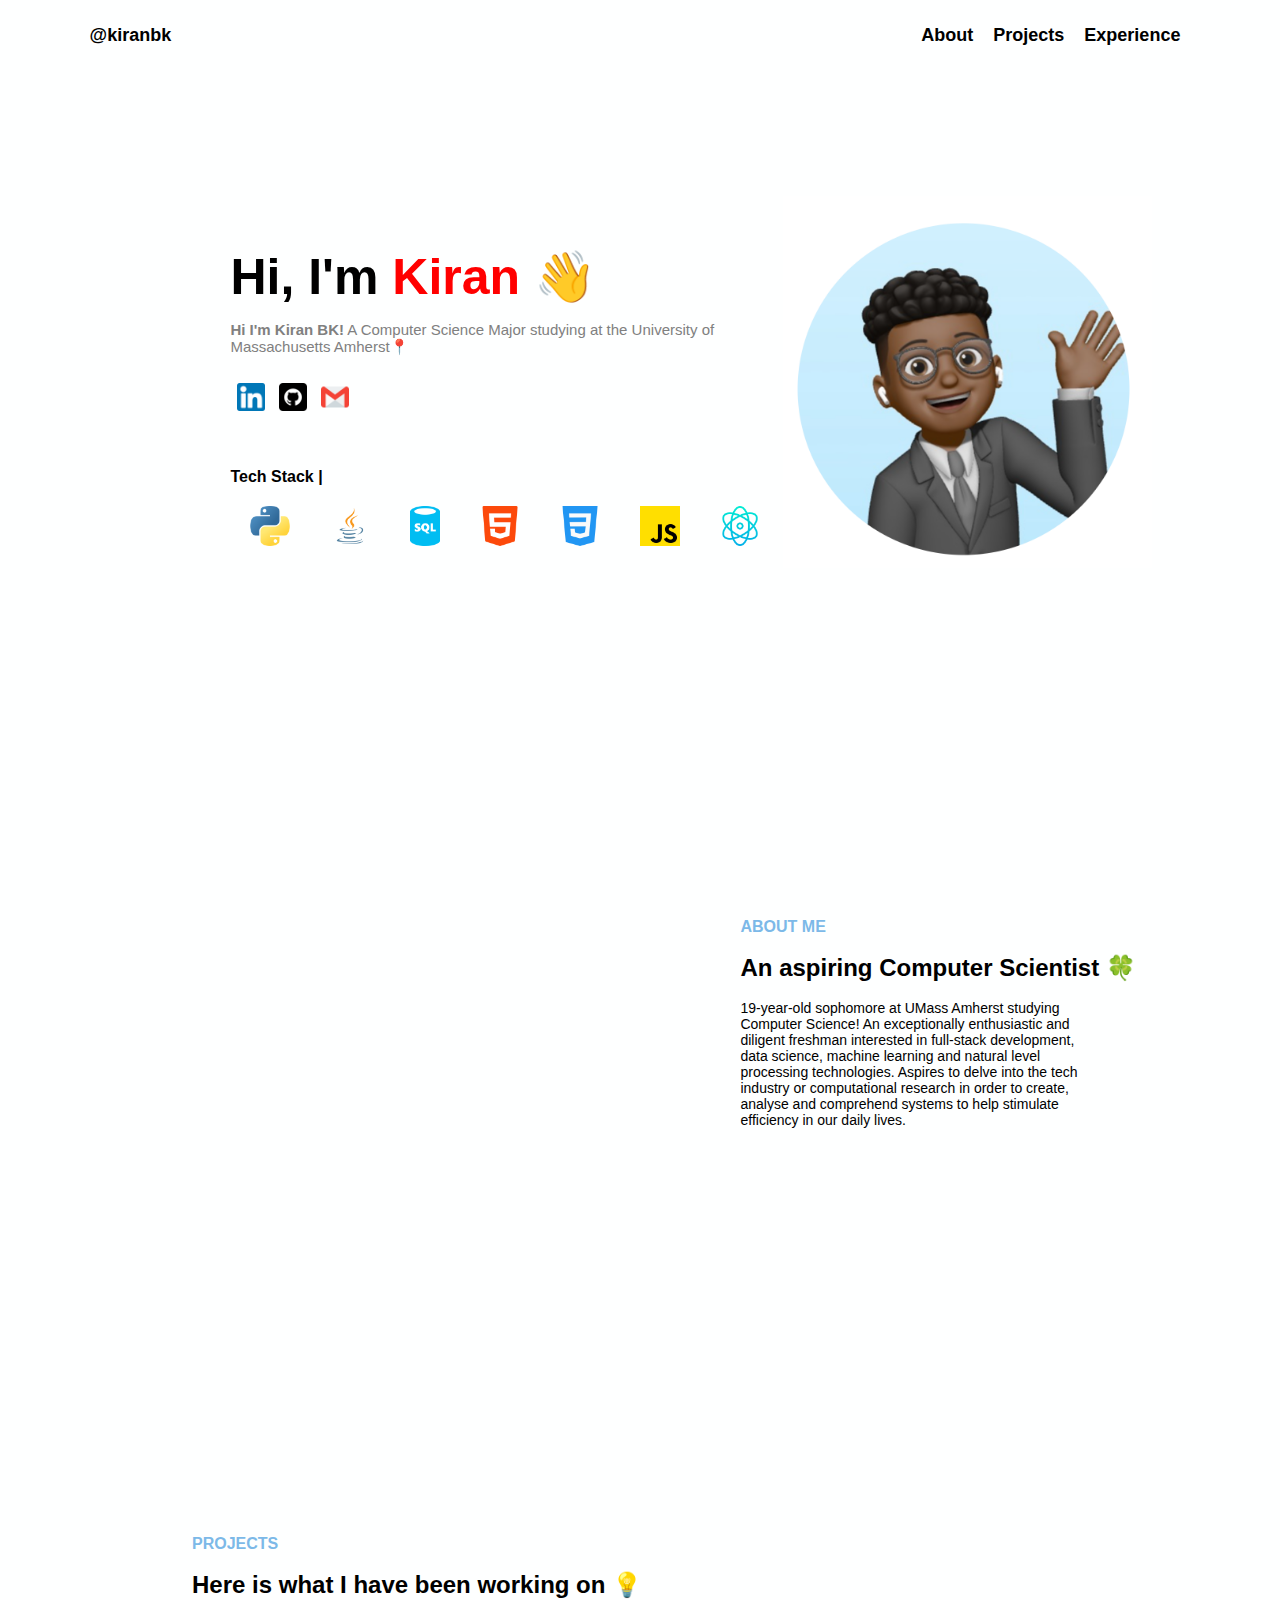
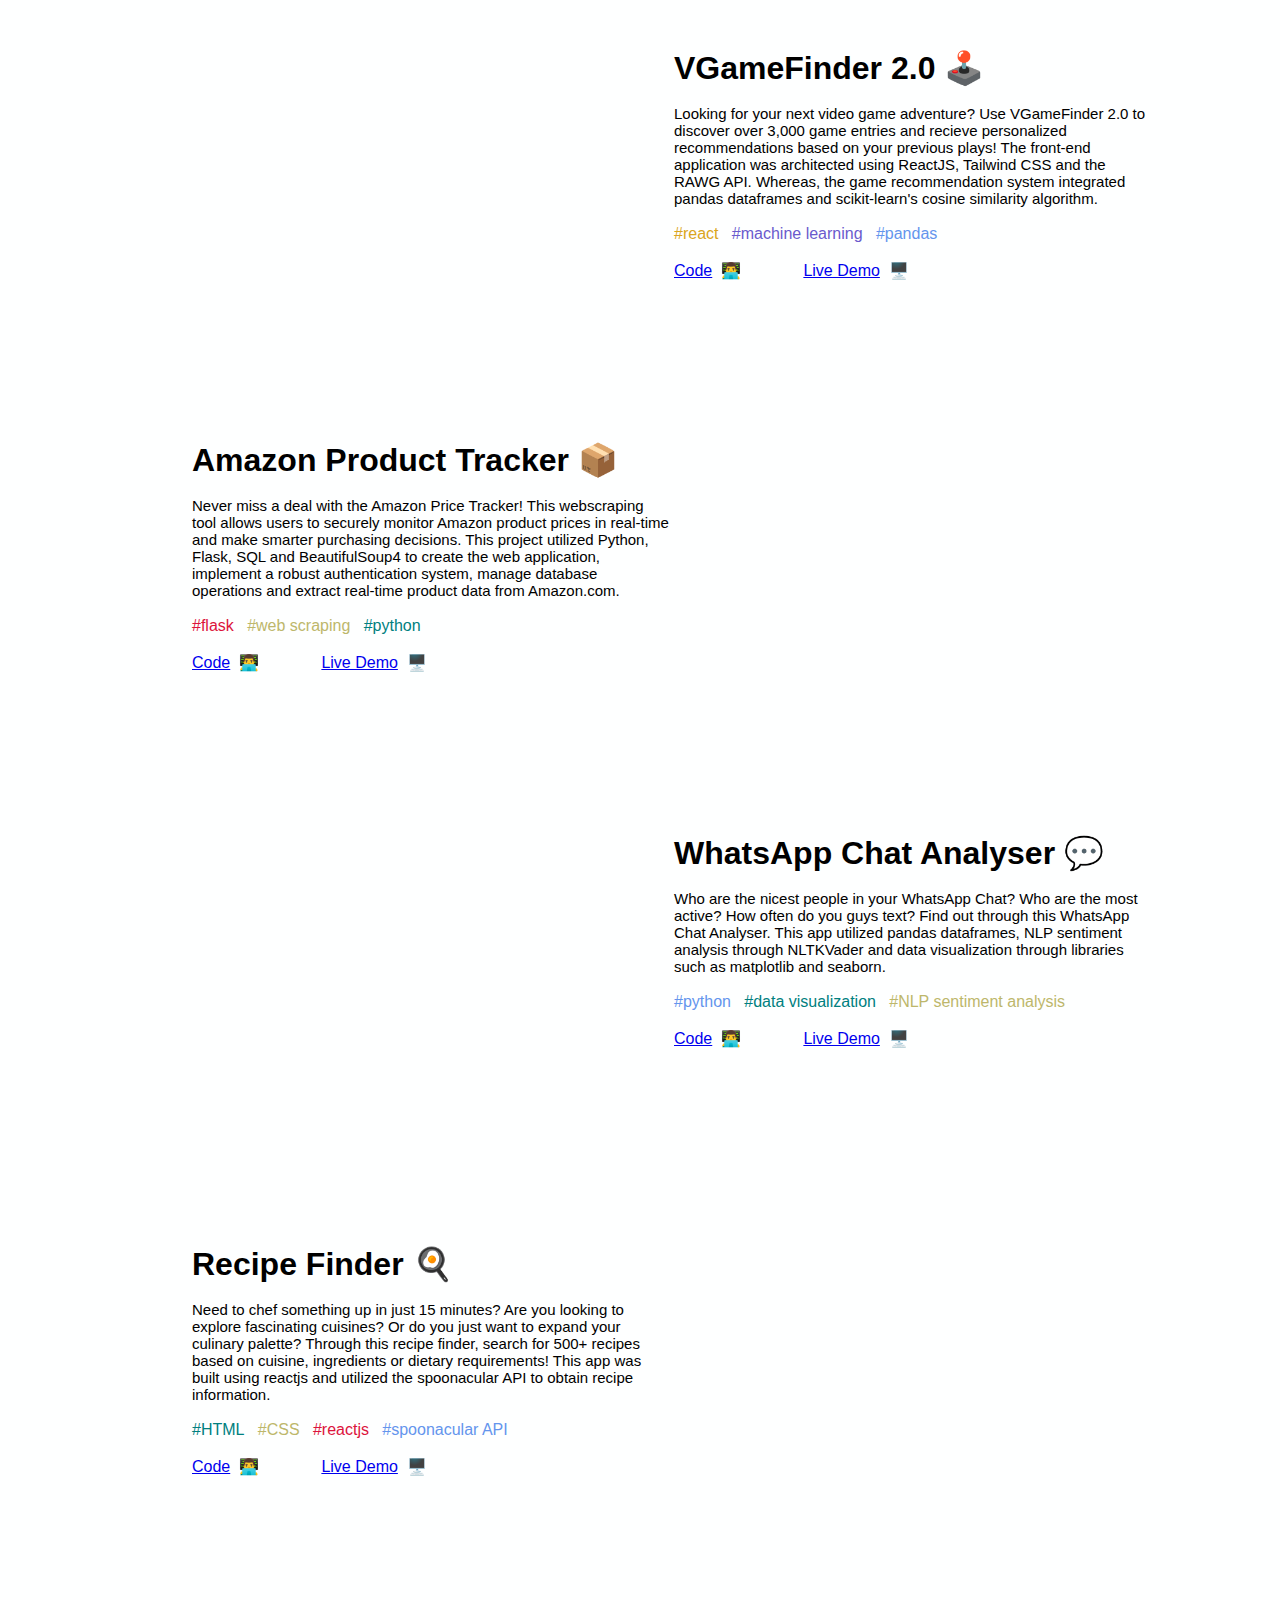
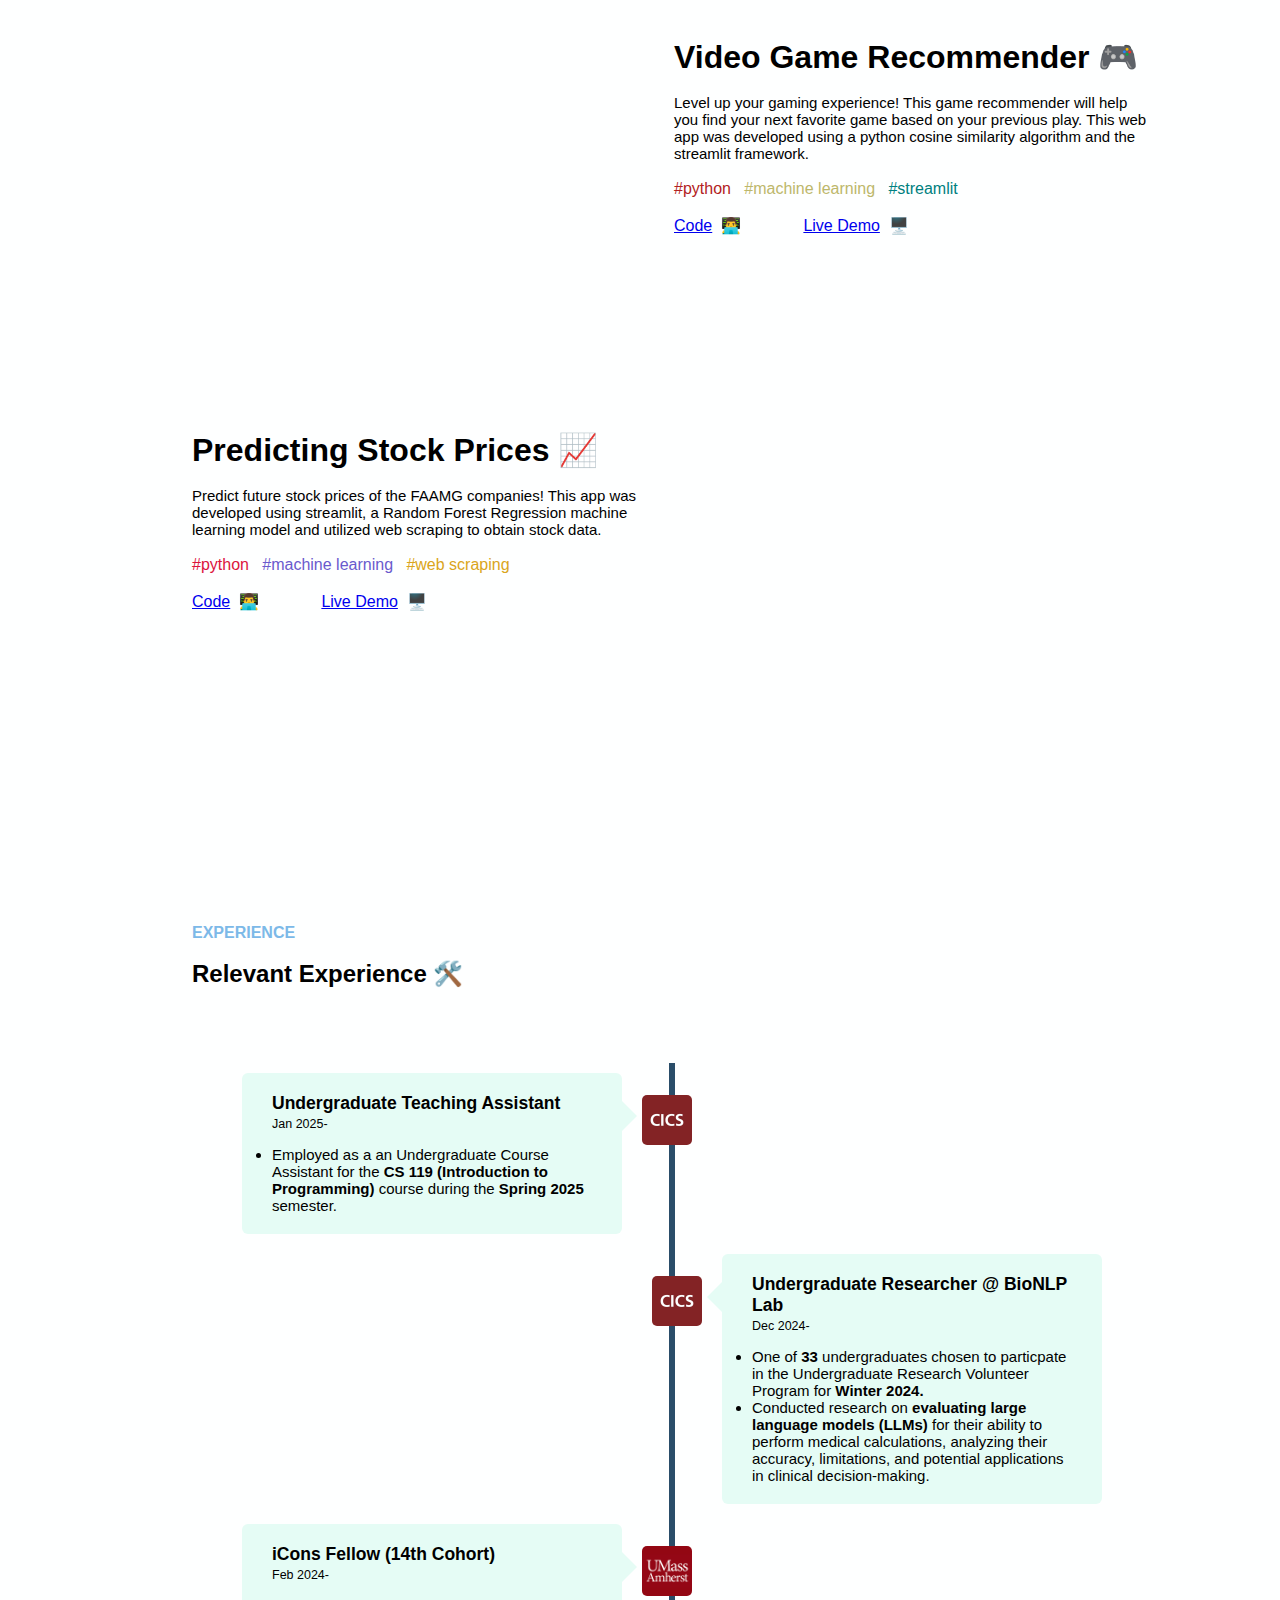
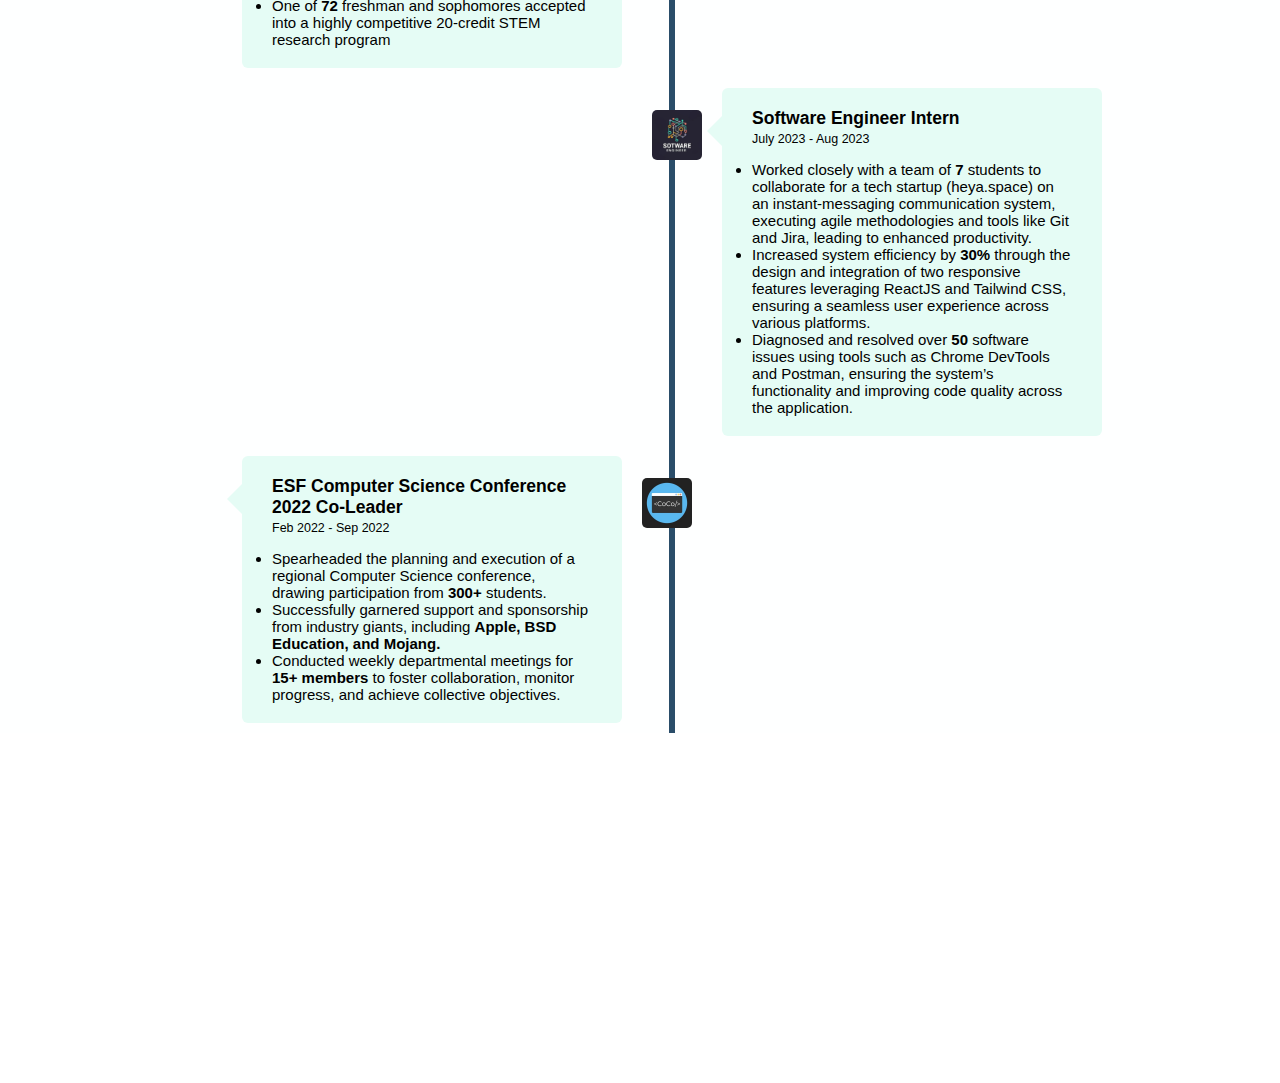
==== commit f5bf3c50: "Add files via upload" ====
--- a/index.html
+++ b/index.html
@@ -2,11 +2,11 @@
 <html lang="en">
   <head>
     <meta charset="UTF-8" />
-    <link rel="icon" type="image/svg+xml" href="/assets/profilepic-GE-hlk8n.png" />
+    <link rel="icon" type="image/svg+xml" sizes="any" href="data:image/svg+xml,<svg xmlns=%22http://www.w3.org/2000/svg%22 viewBox=%220 0 100 100%22><text y=%22.9em%22 font-size=%2290%22>👋</text></svg>"/>
     <meta name="viewport" content="width=device-width, initial-scale=1.0" />
     <title>@kiranbk</title>
-    <script type="module" crossorigin src="/assets/index-3kUfnY9A.js"></script>
-    <link rel="stylesheet" crossorigin href="/assets/index-qTNjxo8E.css">
+    <script type="module" crossorigin src="/assets/index-0zLCbjv_.js"></script>
+    <link rel="stylesheet" crossorigin href="/assets/index-Pp8W1mm-.css">
   </head>
   <body>
     <div id="root"></div>
--- a/assets/index-Pp8W1mm-.css
+++ b/assets/index-Pp8W1mm-.css
@@ -0,0 +1 @@
+.navbar{width:100%;display:flex;align-items:center;justify-content:space-between;background:#feffff;padding:15px 7%}.logo{font-size:18px;cursor:pointer}.navbar ul{flex:1;list-style:none;text-align:center}.navbar ul li{margin:10px;font-size:18px;cursor:pointer;float:right;font-weight:700;transition:all .4s linear;animation:fade-down 3s .5s backwards;color:#000}.name{font-weight:700;animation:fade-down 3s .5s backwards}.navbar li:hover{color:red}@keyframes fade-down{0%{opacity:0;transform:translateY(-30px) scale(.9)}to{opacity:1;transform:translateY(0) scale(1)}}.hero{position:relative;display:flex;align-items:center;justify-content:space-between;z-index:1;margin:175px 10% 350px 18%}.content{display:flex;flex-direction:column;align-items:flex-start;z-index:1}.title{font-size:50px;margin-bottom:15px;animation:fade-up 1.5s .5s backwards}.titlename{color:red}.caption{color:gray;font-size:15px;margin-bottom:20px;animation:fade-up 1.5s .5s backwards}.heroimage{width:40%;margin-top:-50px;z-index:1;animation-name:floating;animation-duration:3s;animation-iteration-count:infinite;animation-timing-function:ease-in-out}.socialmedia{float:left;width:42px;padding:7px;transition:.5s ease;cursor:pointer}.socialmedia:hover{transform:scale(1.2)}.socialmediaicons{margin-bottom:50px;animation:fade-up 1.5s .5s backwards}.soicalmediaicons:after{content:"";clear:both;display:table}.techstackitems{animation:fade-up 1.5s .5s backwards}.techstack{width:80px;padding:20px;float:right;transition:.5s ease;cursor:pointer}.techstack:hover{transform:scale(1.2)}.techstackitems:after{content:"";clear:both;display:table}.techstack2{width:70px;padding:20px;float:right;transition:.5s ease;cursor:pointer}.techstack2:hover{transform:scale(1.2)}@keyframes floating{0%{transform:translate(0)}50%{transform:translateY(30px)}to{transform:translateY(-0px)}}@keyframes fade-up{0%{opacity:0;transform:translateY(30px) scale(.9)}to{opacity:1;transform:translateY(0) scale(1)}}.aboutpage{position:relative;z-index:1;margin:100px 10% 350px 18%;display:flex}.aboutpagecontent{display:flex;flex-direction:row;align-items:center;padding:7px;margin-right:5%}.aboutpagetitle{color:#7cb9e8;font-weight:700;margin-right:25%}.aboutpagecaption{font-size:14px;margin-right:15%}.aboutpageimage{width:450px;scale:.8;opacity:0;animation:about-fade-in 1s both;animation-timeline:view(1px)}.aboutpagetext{float:right}.aboutpagetext p,.aboutpagetext h2{animation:about-fade-in-text 2s 1s both;animation-timeline:view(10px)}@keyframes about-fade-in{to{scale:1;opacity:1}}@keyframes about-fade-in-text{0%{opacity:0}to{opacity:1}0%{opacity:0}50%{opacity:1;transform:translateY()}to{transform:translateY()}}.portfoliopage{position:relative;z-index:1;margin:100px 10% 150px 15%;display:flex;flex-direction:column}.portfoliopageheadings p,.portfoliopageheadings h2{animation:portfolio-fade-in-text 2s 1s both;animation-timeline:view(10px)}.porfoliopagetitle{color:#7cb9e8;font-weight:700;margin-right:25%}.porfoliopagecaption{color:red;font-weight:700;margin-right:25%}.project1{position:relative;margin-top:50px;margin-bottom:100px}.project1 p,.project1 h1{animation:portfolio-fade-in-text 2s 1s both;animation-timeline:view(10px)}.project1screenshot{width:45%;float:left;margin-right:50px;border-radius:40px;transition:.5s ease;cursor:pointer;scale:.8;opacity:0;animation:portfolio-fade-up 3s .5s both;animation-timeline:view(1px)}.project1screenshot:hover{transform:scale(1.1)}.project1title{font-weight:700;margin-left:50px}.project1caption{font-size:15px}.projecttag1{color:#6495ed}.projecttag2{color:teal}.projecttag3{color:#dc143c}.projecttag4{color:#daa520}.projecttag5{color:#6a5acd}.projecttag6{color:#b22222}.projecttag7{color:#bdb76b}.project2{position:relative;margin-top:50px;margin-bottom:100px}.project2 p,.project2 h1{animation:portfolio-fade-in-text 2s 1s both;animation-timeline:view(10px)}.project2screenshot{width:45%;float:right;margin-left:50px;border-radius:40px;transition:.5s ease;cursor:pointer;scale:.8;opacity:0;animation:portfolio-fade-up 3s .5s both;animation-timeline:view(1px)}.project2screenshot:hover{transform:scale(1.1)}.project2title{font-weight:700;margin-right:50px}.project2caption{font-size:15px;margin-right:50px}.viewcodedemo:hover{color:#000}@keyframes portfolio-fade-up{to{scale:1;opacity:1}}@keyframes portfolio-fade-in-text{0%{opacity:0}to{opacity:1}0%{opacity:0}50%{opacity:1;transform:translateY()}to{transform:translateY()}}.experiencepage{position:relative;z-index:1;margin:100px 10% 350px 15%;display:flex;flex-direction:column}.experiencepageheadings{margin-bottom:75px}.experiencepageheadings p,.experiencepageheadings h2{animation:experience-fade-in-text 2s 1s both;animation-timeline:view(10px)}.experiencepagetitle{color:#7cb9e8;font-weight:700;margin-right:25%}.timeline{position:relative;max-width:1200px}.timelineleftcontainer{padding:10px 50px;position:relative;width:50%;left:0}.timelinerightcontainer{padding:10px 50px;position:relative;width:50%;left:50%}.timelineleftcontainer img{position:absolute;width:50px;border-radius:10%;right:-20px;top:32px;z-index:10;transition:.5s ease;cursor:pointer;animation:experience-fade-in-text 3s .5s both;animation-timeline:view(10px)}.timelineleftcontainer img:hover{transform:scale(1.4)}.timelinerightcontainer img{position:absolute;width:50px;border-radius:10%;right:-20px;top:32px;z-index:10;left:-20px;transition:.5s ease;cursor:pointer;animation:experience-fade-in-text 3s .5s both;animation-timeline:view(10px)}.timelinerightcontainer img:hover{transform:scale(1.4)}.timelinetextbox{padding:20px 30px;position:relative;background:#e5fcf5;border-radius:6px;font-size:15px;animation:experience-fade-in-text 2s .5s both;animation-timeline:view(10px)}.timelinetextbox h3{font-weight:600;animation:experience-fade-in-text 3s 2s both;animation-timeline:view(10px)}.timelinetextbox p{animation:experience-fade-in-text 3s 2s both;animation-timeline:view(10px)}.timelinetextbox small{display:inline-block;margin-bottom:15px;animation:experience-fade-in-text 3s 2s both;animation-timeline:view(10px)}.timelinetextbox ul{animation:experience-fade-in-text 3s 2s both;animation-timeline:view(10px)}.timeline:after{content:"";position:absolute;width:6px;height:100%;background-color:#2a4d69;top:0%;left:50%;margin-left:-3px;z-index:-1;animation:experience-fade-in-text 3s both;animation-timeline:view(10px)}.left-timelinetextbox-arrow{height:0;width:0;position:absolute;top:28px;z-index:1;border-top:15px solid transparent;border-bottom:15px solid transparent;border-left:15px solid #e5fcf5;right:-15px}.right-timelinetextbox-arrow{height:0;width:0;position:absolute;top:28px;z-index:1;border-top:15px solid transparent;border-bottom:15px solid transparent;border-right:15px solid #e5fcf5;left:-15px}@keyframes experience-fade-up{to{scale:1;opacity:1}}@keyframes experience-fade-in-text{0%{opacity:0}to{opacity:1}0%{opacity:0}50%{opacity:1;transform:translateY()}to{transform:translateY()}}*{margin:0;padding:0;box-sizing:border-box;font-family:Poppins,sans-serif}.container{width:100;min-height:100vh;background:#feffff}
